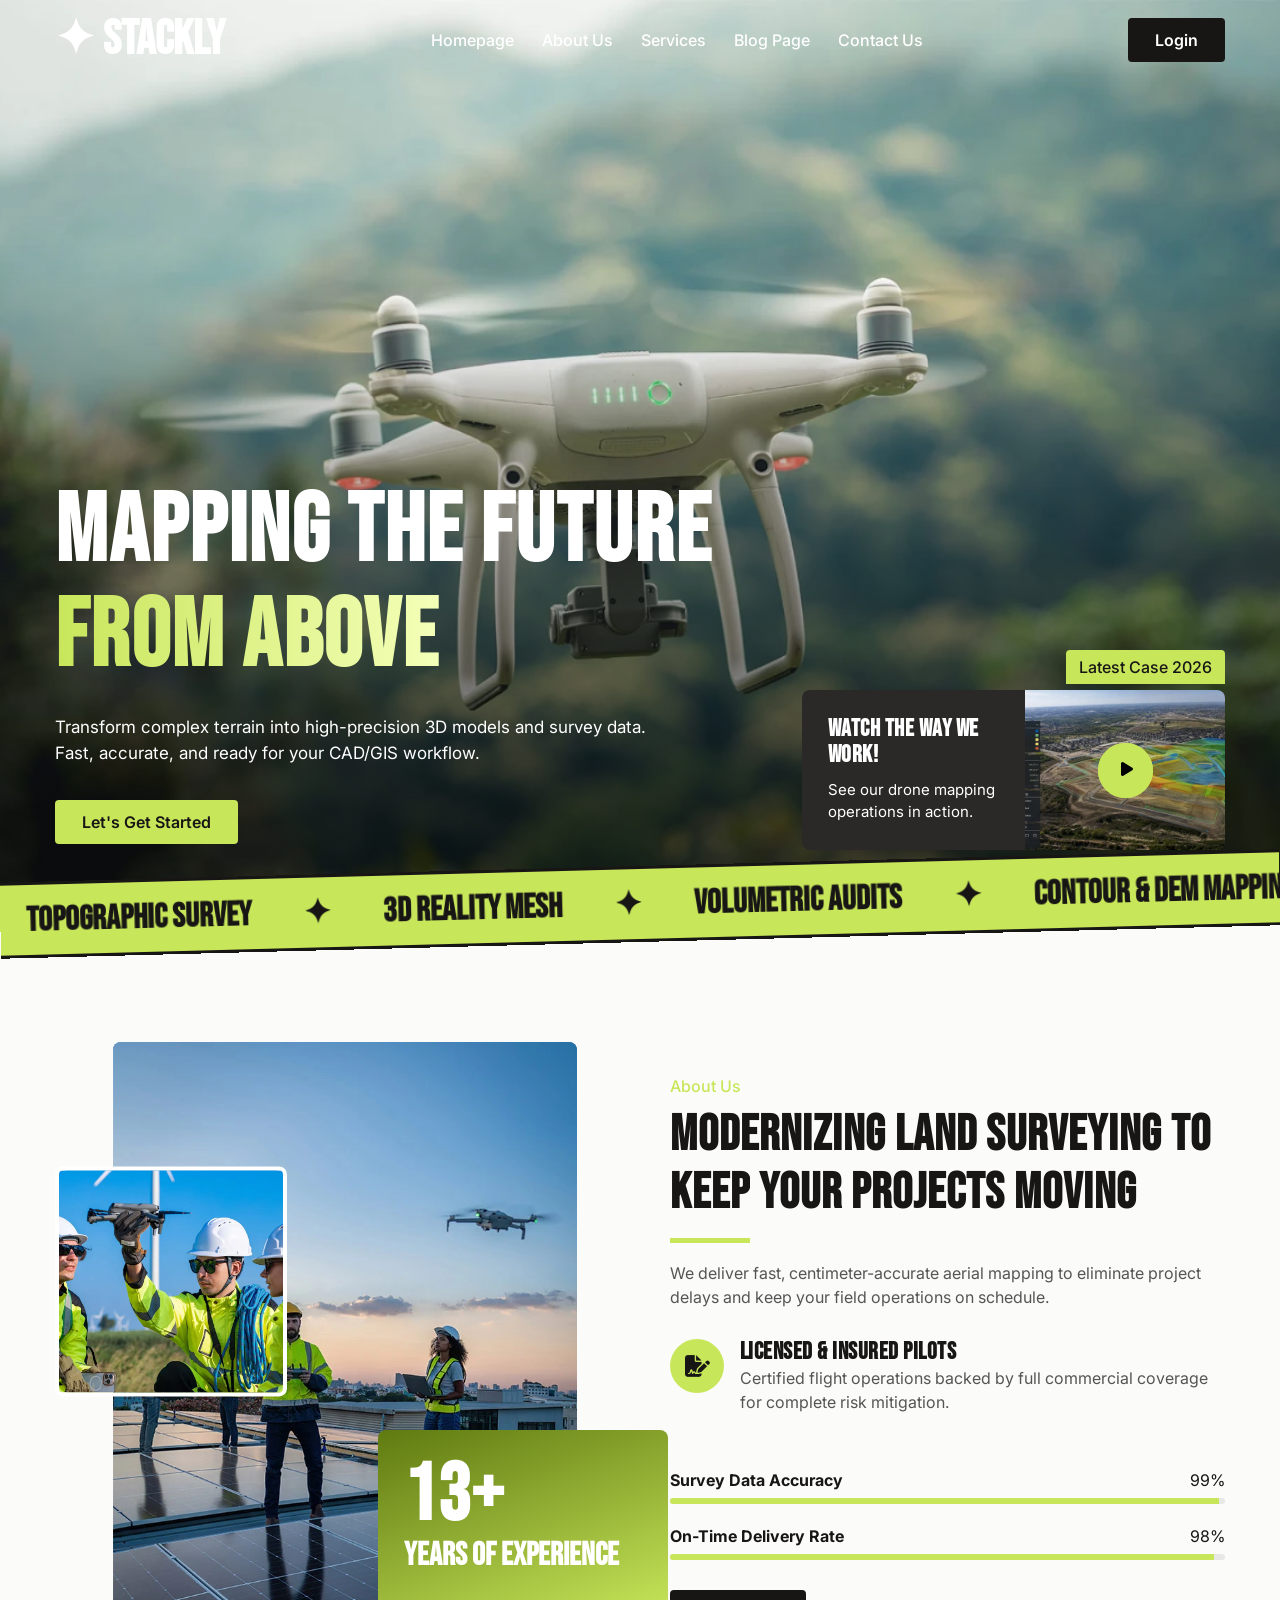
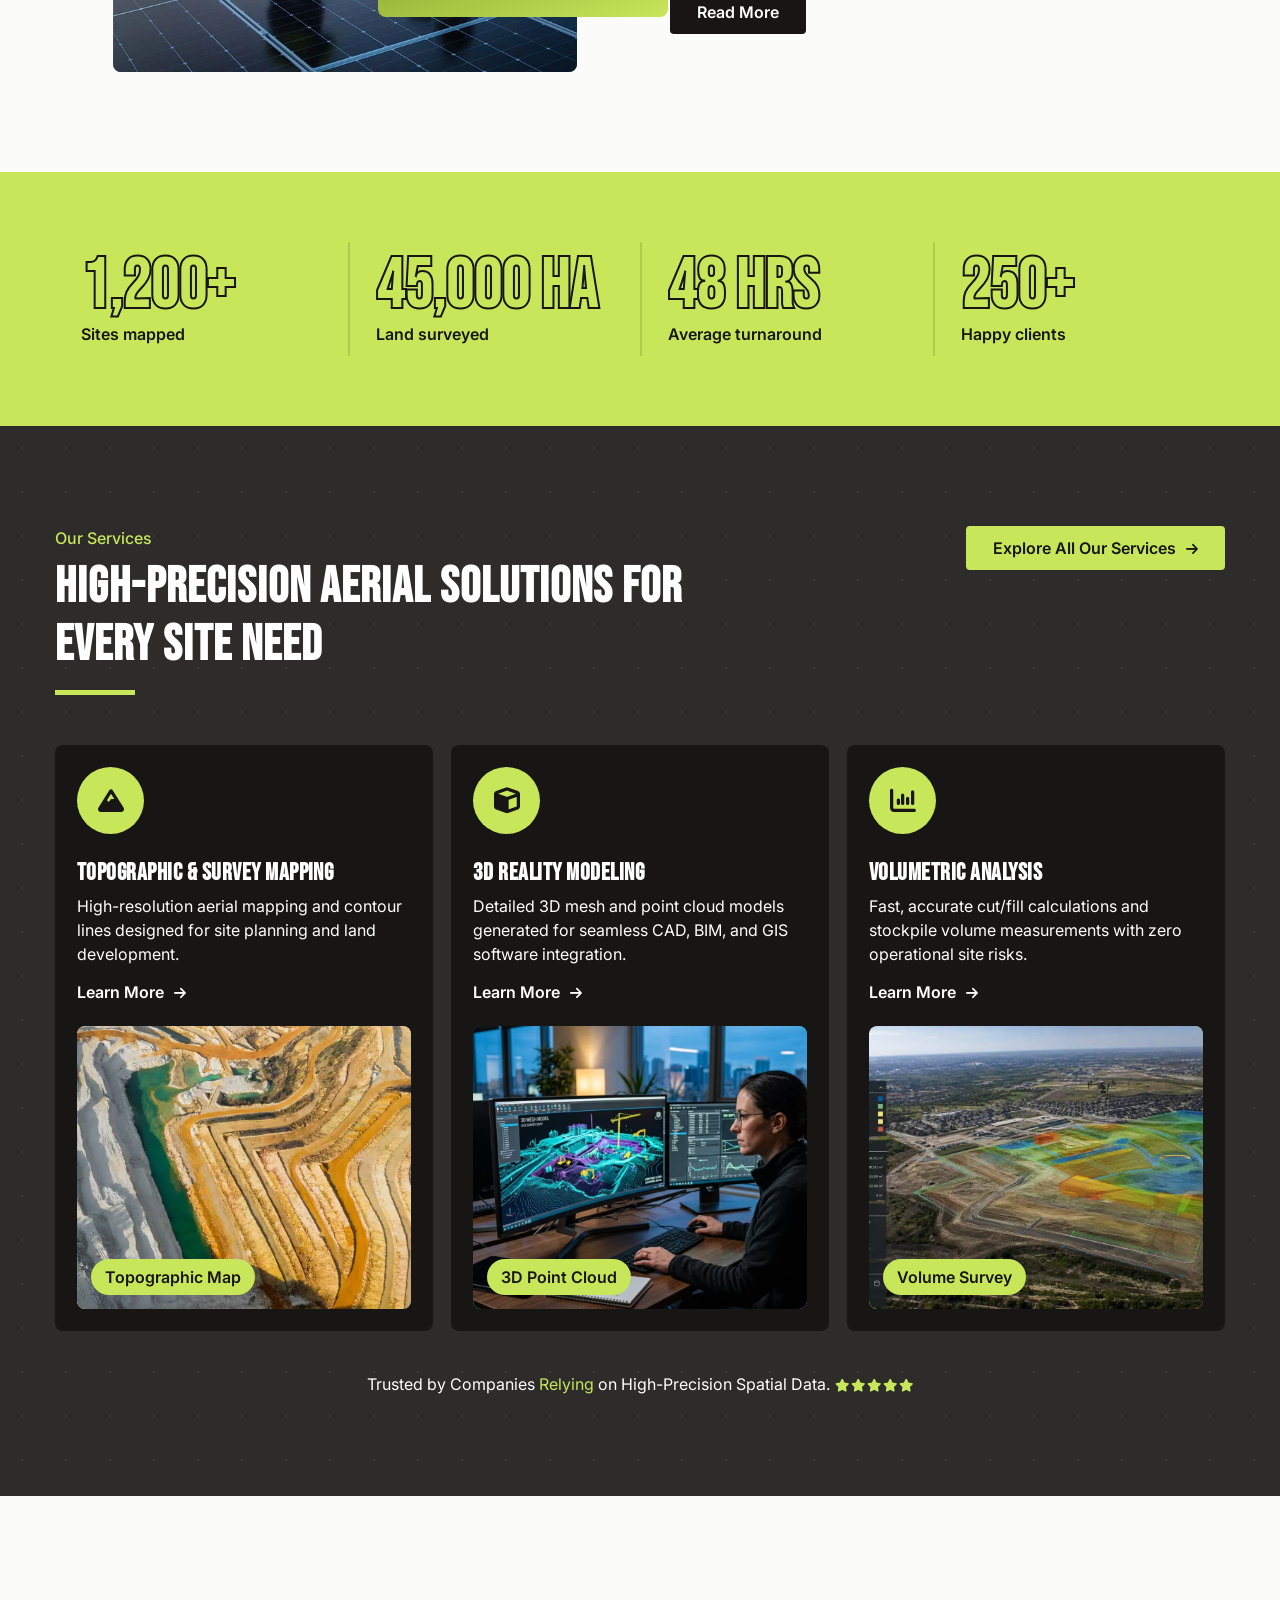
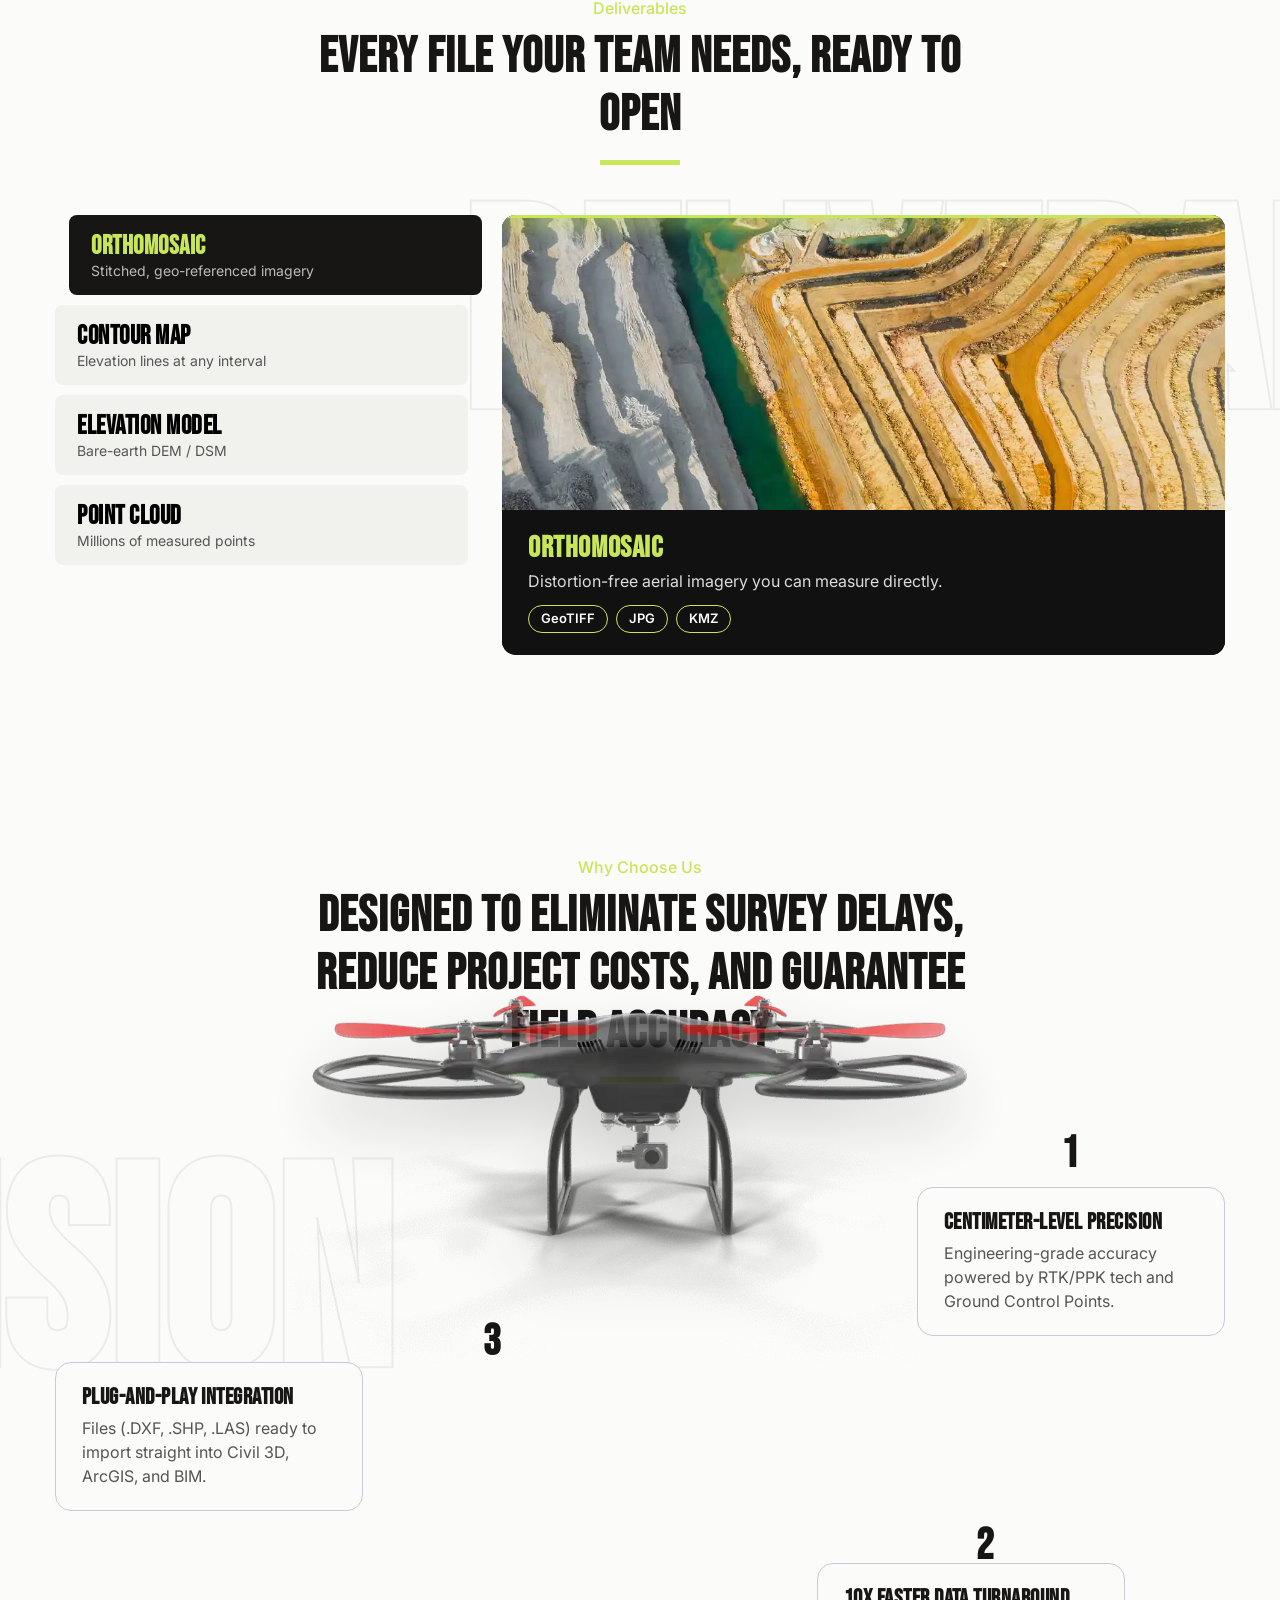
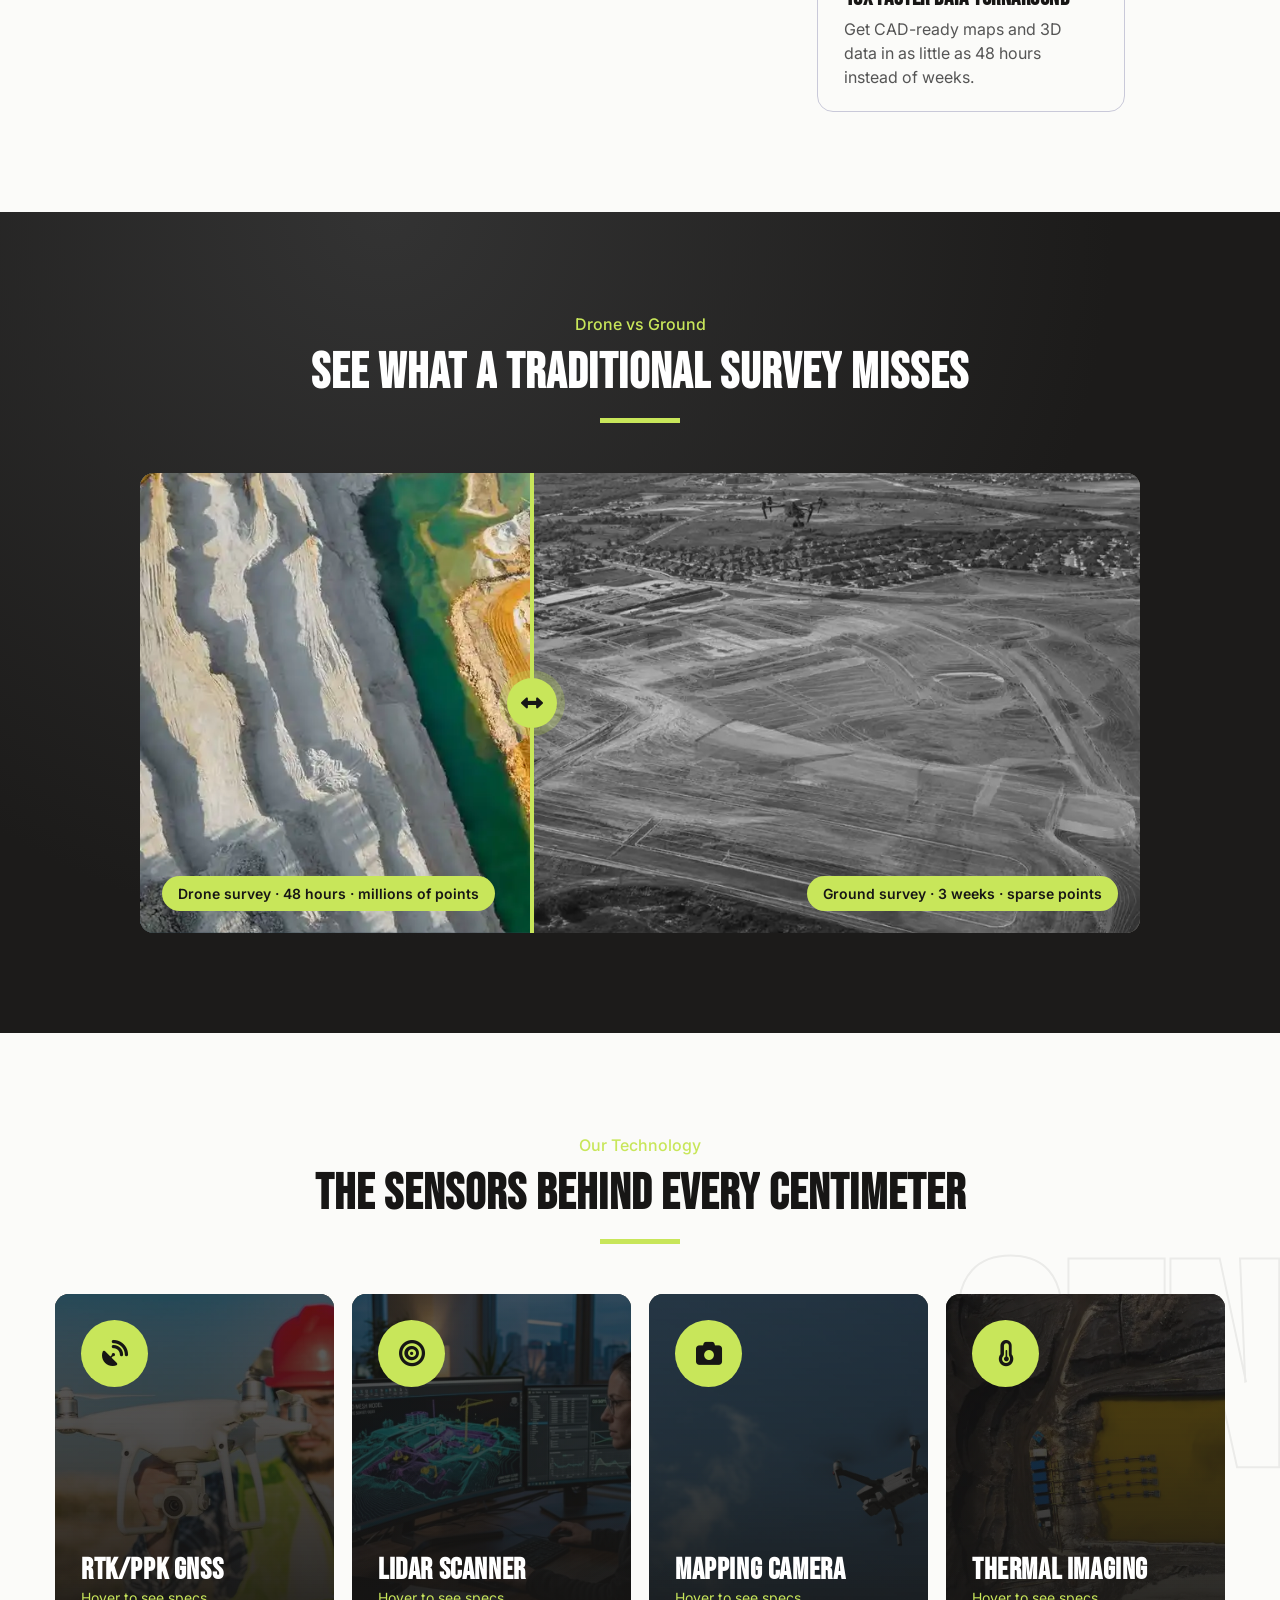
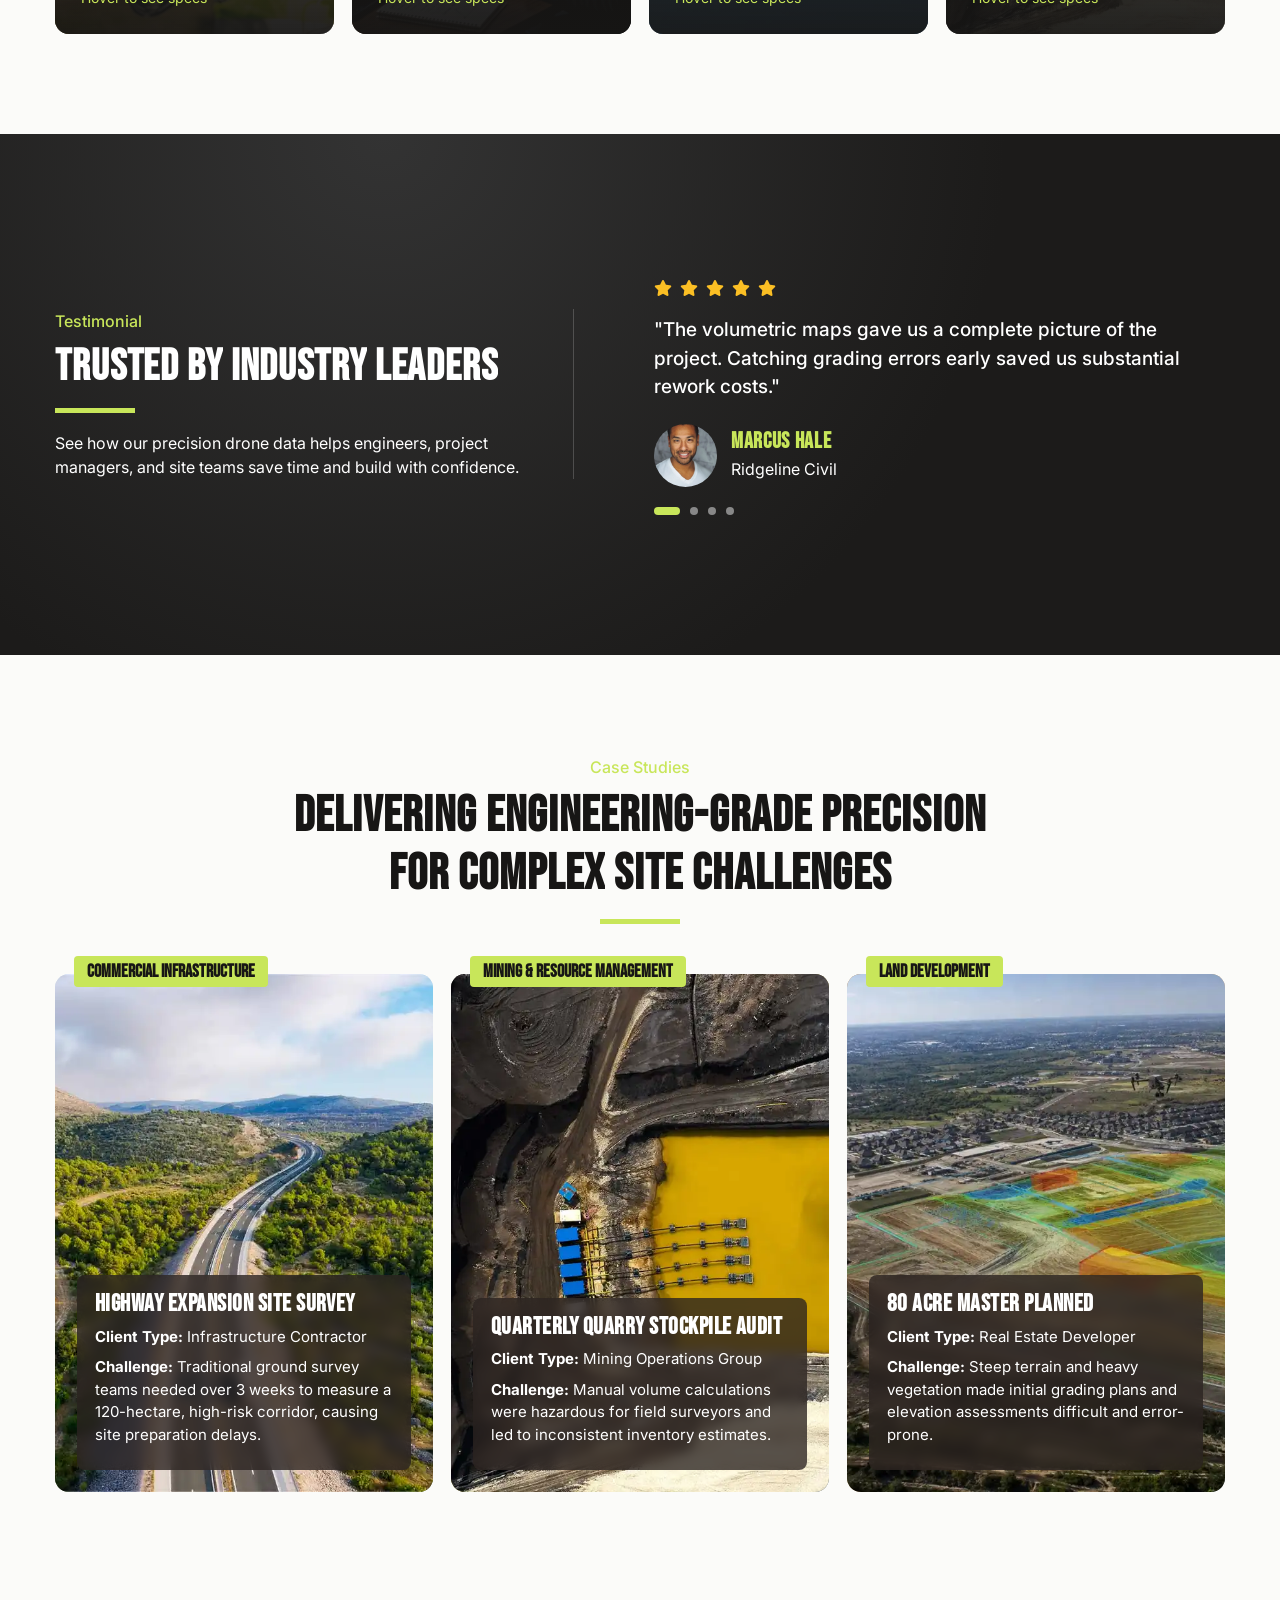
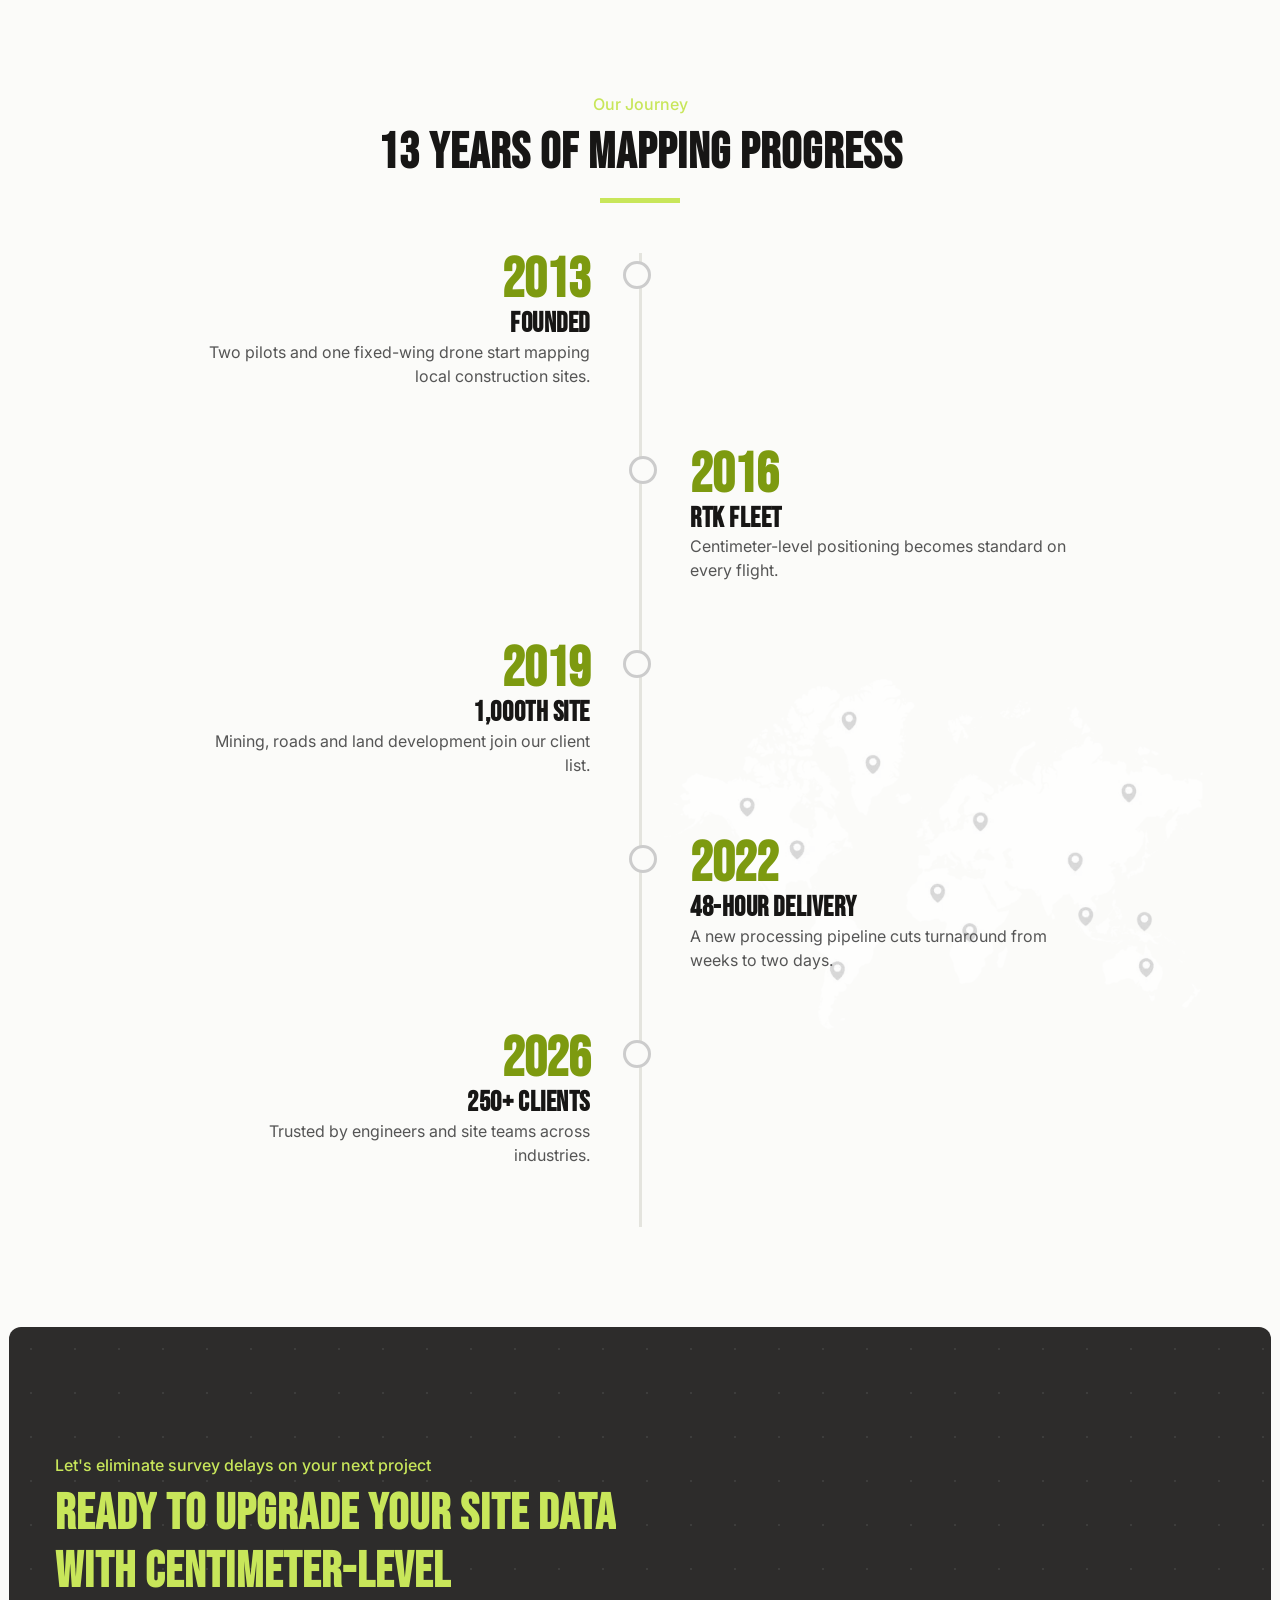
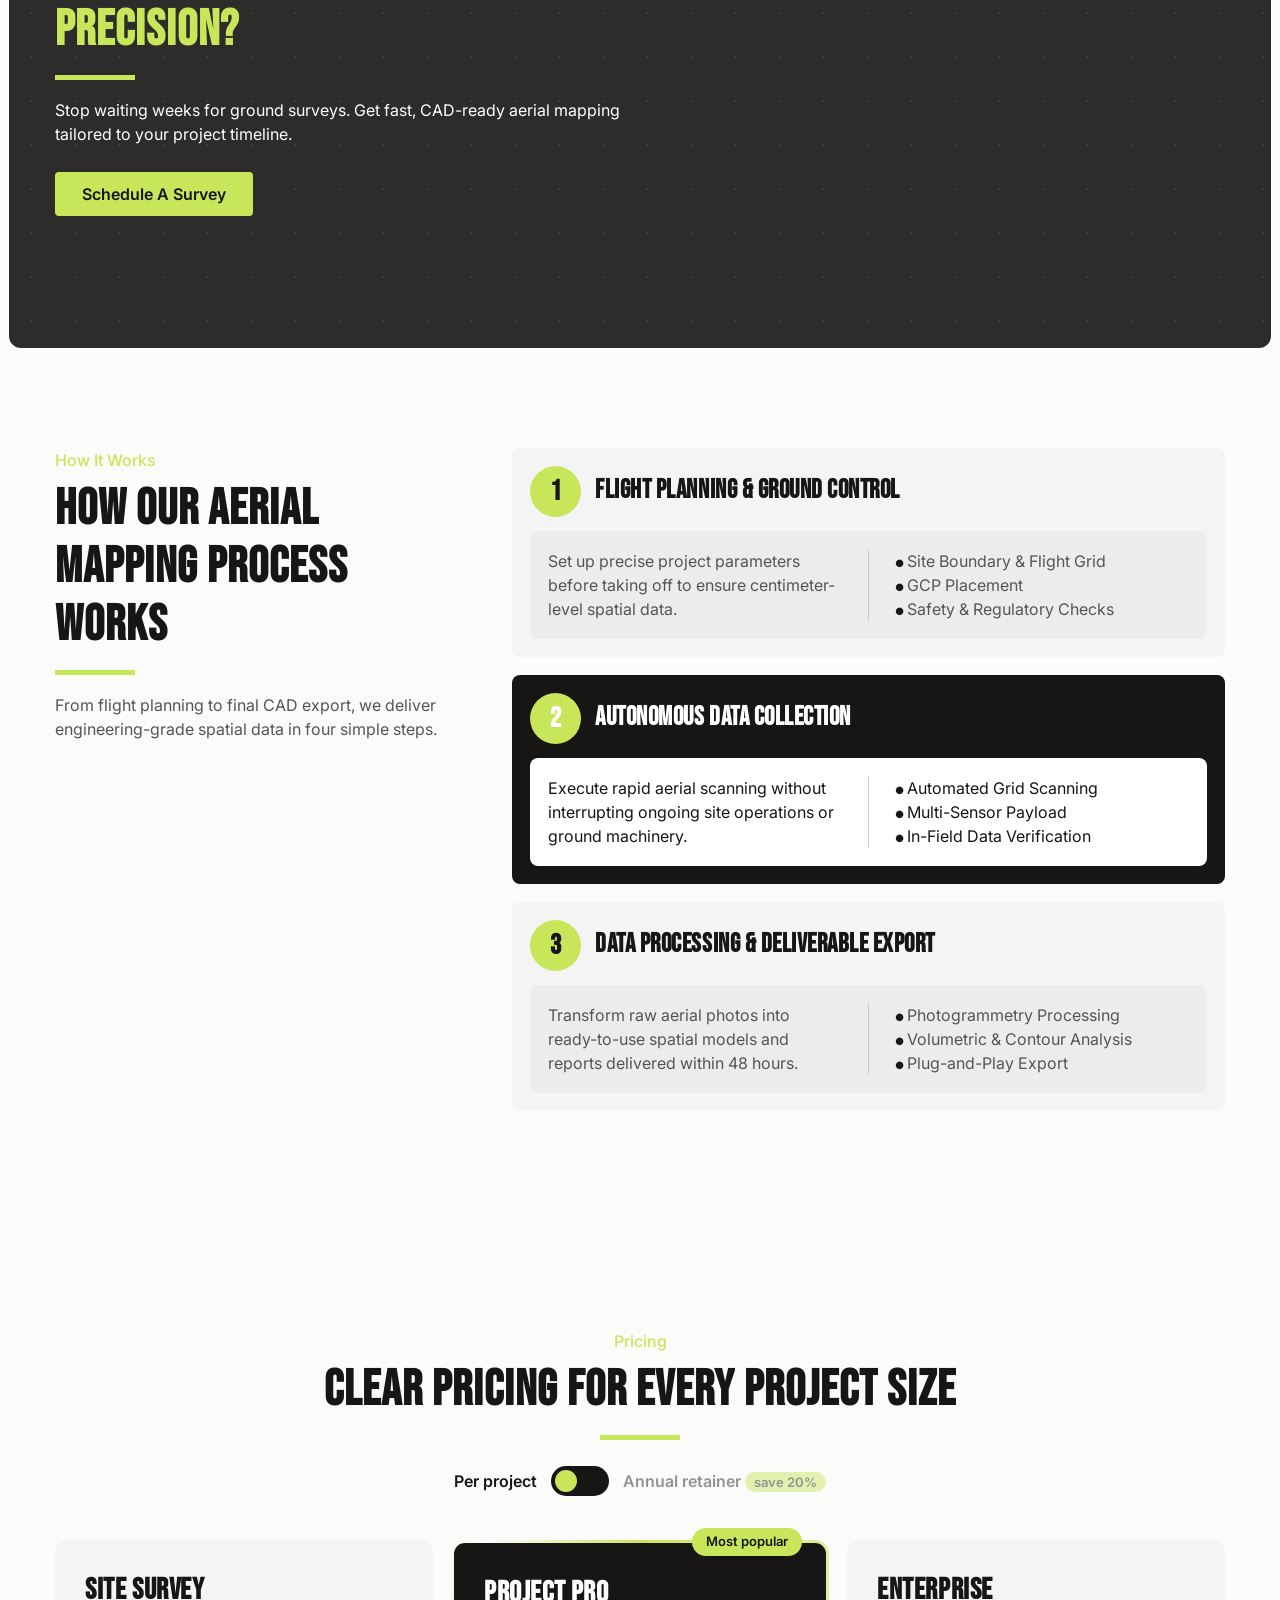
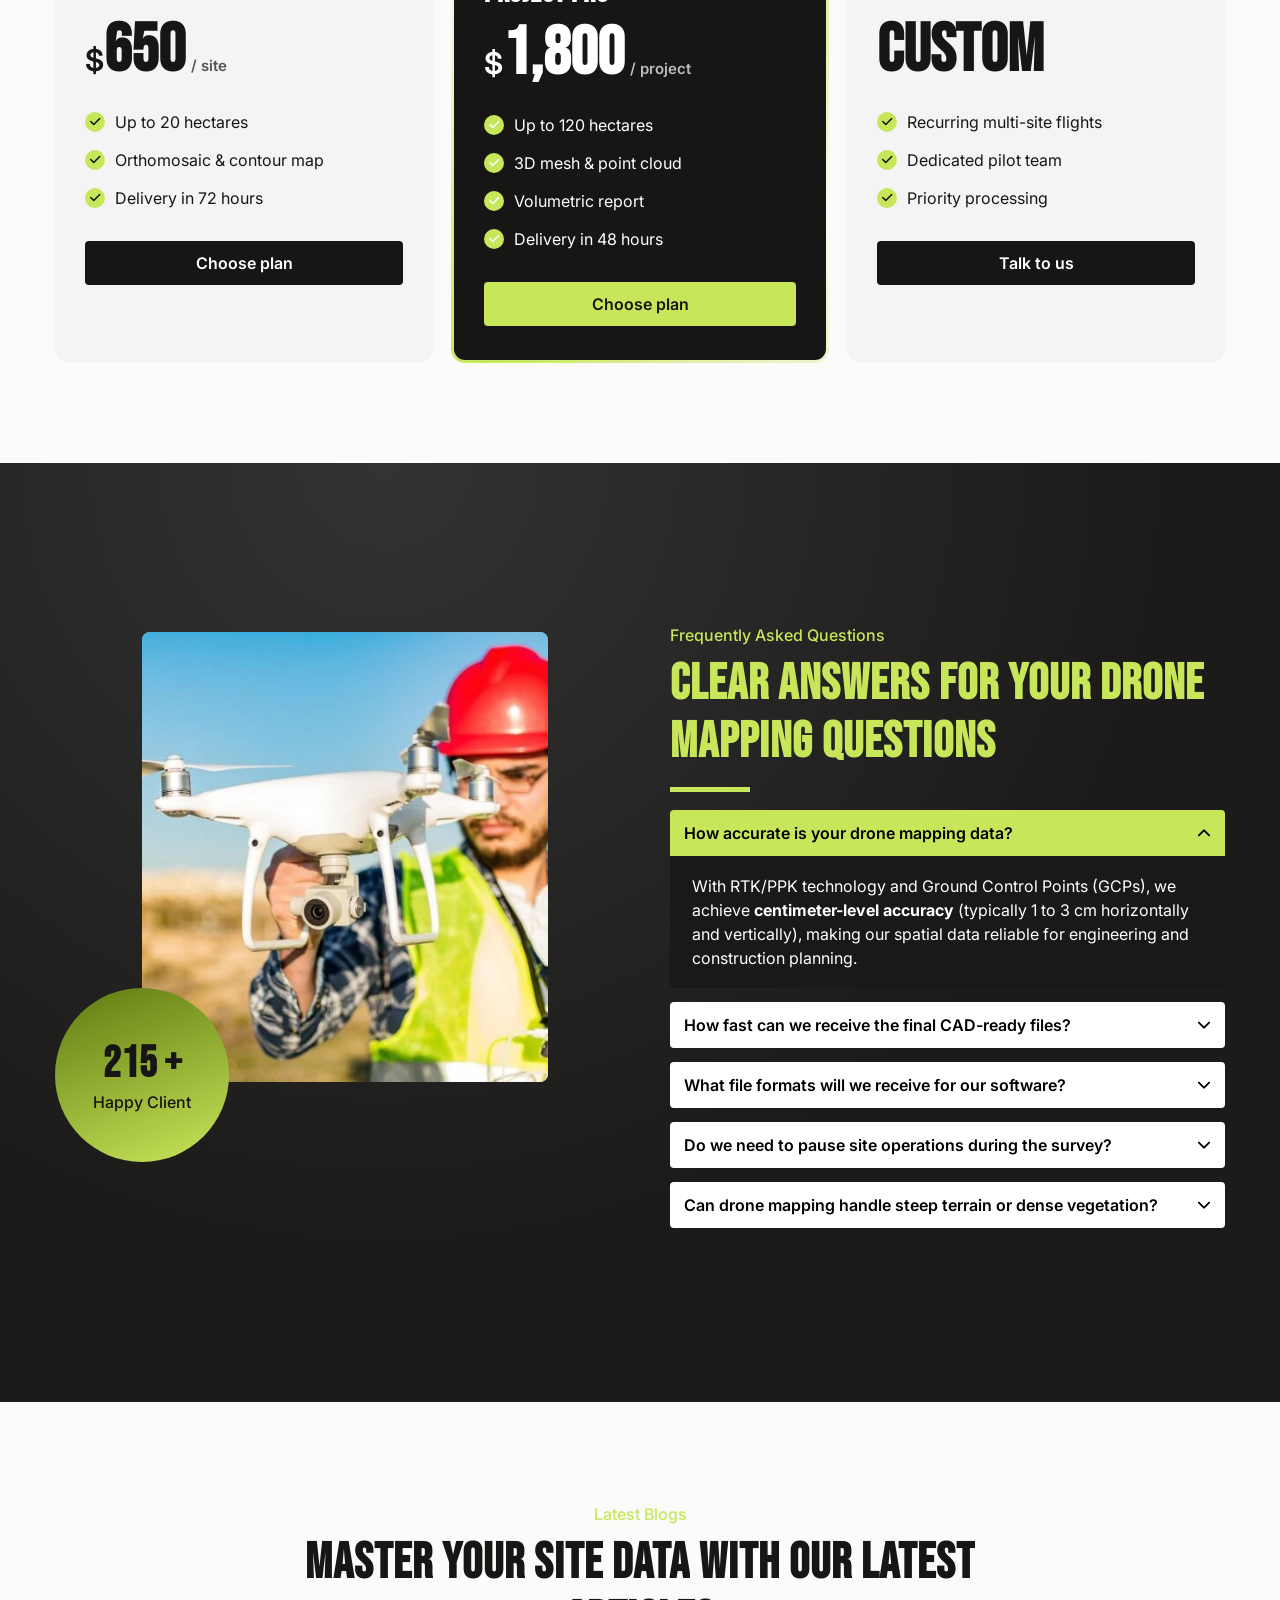
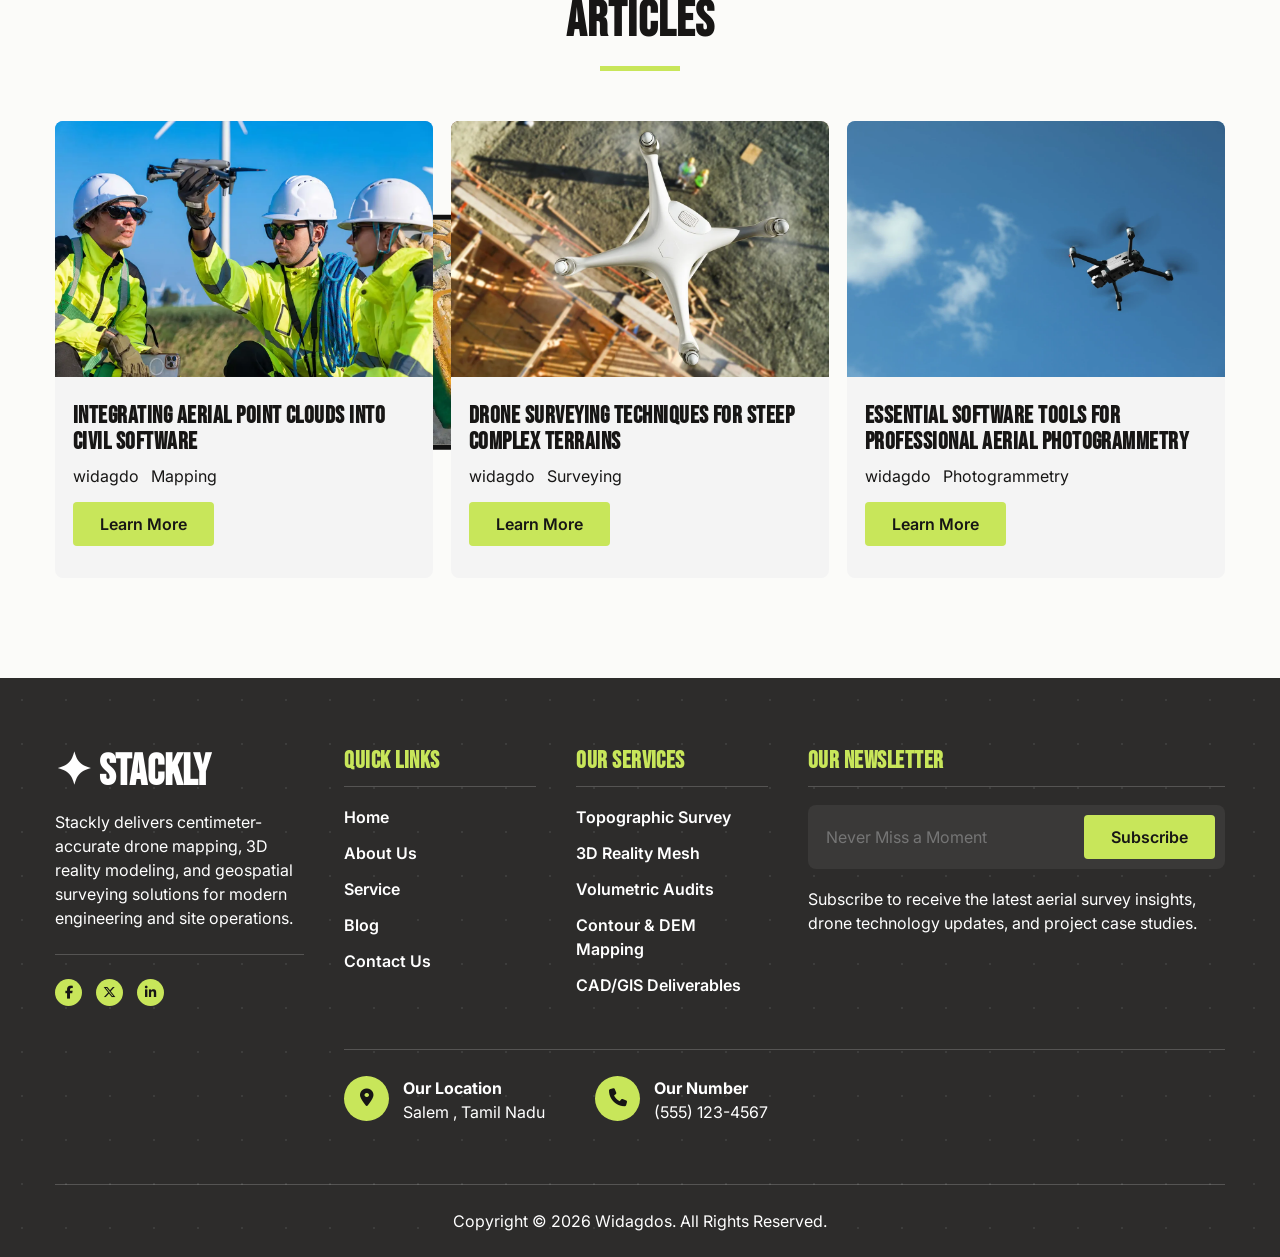
==== index.html @ cba0e506 "before logo change" ====
<!DOCTYPE html>
<html lang="en">

<head>
  <meta charset="UTF-8">
  <meta name="viewport" content="width=device-width, initial-scale=1">
  <title>Stackly – Drone Mapping & Aerial Surveying</title>
  <link rel="preconnect" href="https://fonts.googleapis.com">
  <link href="https://fonts.googleapis.com/css2?family=Bebas+Neue&family=Inter:wght@400;500;600&display=swap"
    rel="stylesheet">
  <link rel="stylesheet" href="https://cdnjs.cloudflare.com/ajax/libs/font-awesome/6.5.2/css/all.min.css">
  <link rel="stylesheet" href="style.css">
</head>

<body>
  <div id="pre" aria-hidden="true">
    <div class="pl-logo" data-t="✦ Stackly">✦ Stackly</div>
  </div>
  <header class="nav">
    <div class="wrap nav-in">
      <a href="./index.html" class="logo">✦ Stackly</a>
      <button class="burger" aria-label="Menu"><i class="fa-solid fa-bars"></i></button>
      <nav class="menu">
        <a href="./index.html">Homepage</a><a href="./about.html">About Us </a><a href="./service.html">Services</a>
        <a href="./blog.html">Blog Page </a><a href="./contact.html">Contact Us</a>
      </nav>
      <a href="./login.html" class="btn dark">Login</a>
    </div>
  </header>

  <section class="hero ph-hero">
    <div class="wrap hero-in">
      <div>
        <h1>Mapping the future<br><span>from above</span></h1>
        <p>Transform complex terrain into high-precision 3D models and survey data. Fast, accurate, and ready for your
          CAD/GIS workflow.</p>
        <a href="./contact.html" class="btn lime">Let's Get Started</a>
      </div>
      <div class="watch"><b class="tag">Latest Case 2026</b>
        <div>
          <h3>Watch the way we work!</h3>
          <p>See our drone mapping operations in action.</p>
        </div>
        <div class="ph vid">
          <img src="./aerial%20view%20lands/06933247-e378-4c4a-9e70-4e19dfe5c025-2026-09-21-1-compressed.webp"
            alt="Drone mapping operation">
          <button class="play" aria-label="Play"><i class="fa-solid fa-play"></i></button>
        </div>
      </div>
    </div>
  </section>

  <div class="marq" aria-hidden="true">
    <div class="marq-t"><span>Topographic Survey</span><span>3D Reality Mesh</span><span>Volumetric
        Audits</span><span>Contour & DEM Mapping</span><span>CAD/GIS Deliverables</span><span>RTK / PPK Accuracy</span>
    </div>
  </div>
  <section class="sec" id="about">
    <div class="wrap about">
      <div class="collage">
        <div class="ph big"><img
            src="./drone%20with%20person/solar-panel-installers-inspecting-rooftop-with-dro-2026-03-24-07-53-06-utc-compressed.webp"
            alt="Aerial survey site"></div>
        <div class="ph small"><img
            src="./drone%20with%20person/wind-turbine-engineers-inspecting-drone-on-wind-fa-2026-03-24-08-59-23-utc-compressed.webp"
            alt="Drone in flight"></div>
        <div class="years"><strong>13+</strong><span>Years of experience</span></div>
      </div>
      <div>
        <p class="eyebrow">About Us</p>
        <h2>Modernizing land surveying to keep your projects moving</h2>
        <p class="muted">We deliver fast, centimeter-accurate aerial mapping to eliminate project delays and keep your
          field operations on schedule.</p>
        <div class="lic"><i class="ico"><i class="fa-solid fa-file-signature"></i></i>
          <div>
            <h4>Licensed & insured pilots</h4>
            <p class="muted">Certified flight operations backed by full commercial coverage for complete risk
              mitigation.</p>
          </div>
        </div>
        <div class="bar" data-v="99">
          <p><b>Survey Data Accuracy</b><span>99%</span></p>
          <div><i></i></div>
        </div>
        <div class="bar" data-v="98">
          <p><b>On-Time Delivery Rate</b><span>98%</span></p>
          <div><i></i></div>
        </div>
        <a href="./about.html" class="btn dark">Read More</a>
      </div>
    </div>
  </section>

  <section class="stats">
    <div class="wrap sgrid">
      <div><b data-c="1200" data-s="+">1,200+</b><span>Sites mapped</span></div>
      <div><b data-c="45000" data-s=" ha">45,000 ha</b><span>Land surveyed</span></div>
      <div><b data-c="48" data-s=" hrs">48 hrs</b><span>Average turnaround</span></div>
      <div><b data-c="250" data-s="+">250+</b><span>Happy clients</span></div>
    </div>
  </section>
  <section class="sec dark dots" id="services">
    <div class="wrap">
      <div class="head-row">
        <div>
          <p class="eyebrow">Our Services</p>
          <h2>High-precision aerial solutions for every site need</h2>
        </div>
        <a href="./service.html" class="btn lime">Explore All Our Services <i class="fa-solid fa-arrow-right"></i></a>
      </div>
      <div class="grid3">
        <article class="card"><i class="ico"><i class="fa-solid fa-mountain"></i></i>
          <h3>Topographic & Survey Mapping</h3>
          <p>High-resolution aerial mapping and contour lines designed for site planning and land development.</p><a
            href="./service.html">Learn More <i class="fa-solid fa-arrow-right"></i></a>
          <div class="ph a"><img
              src="./aerial%20view%20lands/aerial-view-of-terraced-landscape-with-green-water-2026-03-19-10-22-33-utc-compressed.webp"
              alt="Topographic map"><span class="pill">Topographic Map</span></div>
        </article>
        <article class="card"><i class="ico"><i class="fa-solid fa-cube"></i></i>
          <h3>3D Reality Modeling</h3>
          <p>Detailed 3D mesh and point cloud models generated for seamless CAD, BIM, and GIS software integration.</p>
          <a href="./service.html">Learn More <i class="fa-solid fa-arrow-right"></i></a>
          <div class="ph b"><img src="./components/06933247-e378-4c4a-9e70-4e19dfe5c025-2026-09-21-compressed.webp"
              alt="3D point cloud"><span class="pill">3D Point Cloud</span></div>
        </article>
        <article class="card"><i class="ico"><i class="fa-solid fa-chart-column"></i></i>
          <h3>Volumetric Analysis</h3>
          <p>Fast, accurate cut/fill calculations and stockpile volume measurements with zero operational site risks.
          </p><a href="./service.html">Learn More <i class="fa-solid fa-arrow-right"></i></a>
          <div class="ph c"><img
              src="./aerial%20view%20lands/06933247-e378-4c4a-9e70-4e19dfe5c025-2026-09-21-1-compressed.webp"
              alt="Volume survey"><span class="pill">Volume Survey</span></div>
        </article>
      </div>
      <p class="trust">Trusted by Companies <em>Relying</em> on High-Precision Spatial Data. <em><i
            class="fa-solid fa-star"></i><i class="fa-solid fa-star"></i><i class="fa-solid fa-star"></i><i
            class="fa-solid fa-star"></i><i class="fa-solid fa-star"></i></em></p>
    </div>
  </section>

  <section class="sec" id="deliver">
    <div class="wrap center">
      <p class="eyebrow">Deliverables</p>
      <h2>Every file your team needs, ready to open</h2>
      <div class="dl">
        <div class="dl-tabs" role="tablist">
          <button class="on" role="tab" aria-selected="true">Orthomosaic<small>Stitched, geo-referenced
              imagery</small></button>
          <button role="tab">Contour Map<small>Elevation lines at any interval</small></button>
          <button role="tab">Elevation Model<small>Bare-earth DEM / DSM</small></button>
          <button role="tab">Point Cloud<small>Millions of measured points</small></button>
        </div>
        <div class="dl-panel">
          <div class="tp on">
            <div class="art a1"><img
                src="./aerial%20view%20lands/aerial-view-of-terraced-landscape-with-green-water-2026-03-19-10-22-33-utc-compressed.webp"
                alt="Orthomosaic"></div>
            <div class="info">
              <h3>Orthomosaic</h3>
              <p>Distortion-free aerial imagery you can measure directly.</p>
              <div class="chips"><span>GeoTIFF</span><span>JPG</span><span>KMZ</span></div>
            </div>
          </div>
          <div class="tp">
            <div class="art a2"><img
                src="./aerial%20view%20lands/aerial-view-of-yellow-mining-waste-pools-2026-03-19-23-01-45-utc-compressed.webp"
                alt="Contour map"></div>
            <div class="info">
              <h3>Contour Map</h3>
              <p>Clean contour lines for grading, drainage and site planning.</p>
              <div class="chips"><span>DXF</span><span>DWG</span><span>SHP</span></div>
            </div>
          </div>
          <div class="tp">
            <div class="art a3"><img
                src="./aerial%20view%20lands/highway-passes-through-landscape-of-mountains-and-2026-03-19-23-09-55-utc-compressed.webp"
                alt="Elevation model"></div>
            <div class="info">
              <h3>Elevation Model</h3>
              <p>Color-coded terrain surfaces for cut/fill and slope analysis.</p>
              <div class="chips"><span>GeoTIFF</span><span>ASC</span><span>XYZ</span></div>
            </div>
          </div>
          <div class="tp">
            <div class="art a4"><img src="./components/06933247-e378-4c4a-9e70-4e19dfe5c025-2026-09-21-compressed.webp"
                alt="Point cloud"></div>
            <div class="info">
              <h3>Point Cloud</h3>
              <p>Dense 3D data that drops straight into Civil 3D and BIM.</p>
              <div class="chips"><span>LAS</span><span>LAZ</span><span>E57</span></div>
            </div>
          </div>
        </div>
      </div>
    </div>
  </section>
  <section class="sec" id="why">
    <div class="wrap center">
      <p class="eyebrow">Why Choose Us</p>
      <h2>Designed to eliminate survey delays, reduce project costs, and guarantee field accuracy</h2>
      <div class="why">
        <div class="drone"><img src="./drones/Mapping-Drone-1024x631-compressed.webp" alt="Survey drone"></div>
        <div class="fbox f1"><span class="n">1</span>
          <h4>Centimeter-level precision</h4>
          <p>Engineering-grade accuracy powered by RTK/PPK tech and Ground Control Points.</p>
        </div>
        <div class="fbox f2"><span class="n">2</span>
          <h4>10x faster data turnaround</h4>
          <p>Get CAD-ready maps and 3D data in as little as 48 hours instead of weeks.</p>
        </div>
        <div class="fbox f3"><span class="n">3</span>
          <h4>Plug-and-play integration</h4>
          <p>Files (.DXF, .SHP, .LAS) ready to import straight into Civil 3D, ArcGIS, and BIM.</p>
        </div>
      </div>
    </div>
  </section>

  <section class="sec dark grad" id="compare">
    <div class="wrap center">
      <p class="eyebrow">Drone vs Ground</p>
      <h2>See what a traditional survey misses</h2>
      <div class="cmp">
        <div class="ly g"><img
            src="./aerial view lands/06933247-e378-4c4a-9e70-4e19dfe5c025-2026-09-21-1-compressed.webp"
            alt="Ground survey"><span class="chip">Ground survey · 3 weeks · sparse points</span></div>
        <div class="ly d"><img
            src="./aerial%20view%20lands/aerial-view-of-terraced-landscape-with-green-water-2026-03-19-10-22-33-utc-compressed.webp"
            alt="Drone survey"><span class="chip">Drone survey · 48 hours · millions of points</span></div>
        <div class="hd"></div><input type="range" min="0" max="100" value="50"
          aria-label="Compare ground survey and drone survey">
      </div>
    </div>
  </section>
  <section class="sec" id="tech">
    <div class="wrap center">
      <p class="eyebrow">Our Technology</p>
      <h2>The sensors behind every centimeter</h2>
      <div class="flips">
        <div class="fw" tabindex="0">
          <div class="fi">
            <div class="ff"><img class="fimg"
                src="./drone%20with%20person/man-holds-drone-in-field-with-safety-gear-2026-03-18-16-18-51-utc-768x512-compressed.webp"
                alt="RTK/PPK GNSS"><i class="ico"><i class="fa-solid fa-satellite-dish"></i></i>
              <div>
                <h3>RTK/PPK GNSS</h3>
                <p>Hover to see specs</p>
              </div>
            </div>
            <div class="fb">
              <h3>RTK/PPK GNSS</h3>
              <ul>
                <li>1–3 cm positioning</li>
                <li>Multi-constellation</li>
                <li>Base station + rover</li>
              </ul>
            </div>
          </div>
        </div>
        <div class="fw" tabindex="0">
          <div class="fi">
            <div class="ff"><img class="fimg"
                src="./components/06933247-e378-4c4a-9e70-4e19dfe5c025-2026-09-21-compressed.webp"
                alt="LiDAR scanner"><i class="ico"><i class="fa-solid fa-bullseye"></i></i>
              <div>
                <h3>LiDAR Scanner</h3>
                <p>Hover to see specs</p>
              </div>
            </div>
            <div class="fb">
              <h3>LiDAR Scanner</h3>
              <ul>
                <li>Multiple returns per pulse</li>
                <li>Sees through vegetation</li>
                <li>Bare-earth models</li>
              </ul>
            </div>
          </div>
        </div>
        <div class="fw" tabindex="0">
          <div class="fi">
            <div class="ff"><img class="fimg"
                src="./drones/drone-flying-in-a-blue-sky-with-clouds-2026-03-27-01-41-57-utc-compressed.webp"
                alt="Mapping camera"><i class="ico"><i class="fa-solid fa-camera"></i></i>
              <div>
                <h3>Mapping Camera</h3>
                <p>Hover to see specs</p>
              </div>
            </div>
            <div class="fb">
              <h3>Mapping Camera</h3>
              <ul>
                <li>20 MP global shutter</li>
                <li>2 cm ground sampling</li>
                <li>Automated grid flights</li>
              </ul>
            </div>
          </div>
        </div>
        <div class="fw" tabindex="0">
          <div class="fi">
            <div class="ff"><img class="fimg"
                src="./aerial%20view%20lands/aerial-view-of-yellow-mining-waste-pools-2026-03-19-23-01-45-utc-compressed.webp"
                alt="Thermal imaging"><i class="ico"><i class="fa-solid fa-temperature-half"></i></i>
              <div>
                <h3>Thermal Imaging</h3>
                <p>Hover to see specs</p>
              </div>
            </div>
            <div class="fb">
              <h3>Thermal Imaging</h3>
              <ul>
                <li>Radiometric data</li>
                <li>Works in low light</li>
                <li>Solar &amp; asset inspection</li>
              </ul>
            </div>
          </div>
        </div>
      </div>
    </div>
  </section>
  <section class="sec dark grad" id="testi">
    <div class="wrap testi">
      <div>
        <p class="eyebrow">Testimonial</p>
        <h2>Trusted by industry leaders</h2>
        <p>See how our precision drone data helps engineers, project managers, and site teams save time and build with
          confidence.</p>
      </div>
      <div class="slider">
        <div class="track">
          <blockquote>
            <div class="stars"><i class="fa-solid fa-star"></i><i class="fa-solid fa-star"></i><i
                class="fa-solid fa-star"></i><i class="fa-solid fa-star"></i><i class="fa-solid fa-star"></i></div>
            <p>"The volumetric maps gave us a complete picture of the project. Catching grading errors early saved us
              substantial rework costs."</p>
            <footer><i class="av"><img src="./persons/image7-compressed.webp" alt="Marcus Hale"></i>
              <div><b>Marcus Hale</b><span>Ridgeline Civil</span></div>
            </footer>
          </blockquote>
          <blockquote>
            <div class="stars"><i class="fa-solid fa-star"></i><i class="fa-solid fa-star"></i><i
                class="fa-solid fa-star"></i><i class="fa-solid fa-star"></i><i class="fa-solid fa-star"></i></div>
            <p>"Their team is fast, fully certified, and incredibly precise. The 3D models allowed our architects to
              import directly into our BIM workflow."</p>
            <footer><i class="av"><img src="./persons/image8-compressed.webp" alt="Priya Nair"></i>
              <div><b>Priya Nair</b><span>Horizon Estates</span></div>
            </footer>
          </blockquote>
          <blockquote>
            <div class="stars"><i class="fa-solid fa-star"></i><i class="fa-solid fa-star"></i><i
                class="fa-solid fa-star"></i><i class="fa-solid fa-star"></i><i class="fa-solid fa-star"></i></div>
            <p>"Stockpile audits that took days now take an afternoon, with numbers we can actually trust. Highly
              recommended for large sites."</p>
            <footer><i class="av"><img src="./persons/image9-compressed.webp" alt="Daniel Ortiz"></i>
              <div><b>Daniel Ortiz</b><span>Summit Aggregates</span></div>
            </footer>
          </blockquote>
          <blockquote>
            <div class="stars"><i class="fa-solid fa-star"></i><i class="fa-solid fa-star"></i><i
                class="fa-solid fa-star"></i><i class="fa-solid fa-star"></i><i class="fa-solid fa-star"></i></div>
            <p>"Their team is fast, fully certified, and incredibly precise. Deliverables landed in 48 hours, ready for
              our CAD team."</p>
            <footer><i class="av"><img src="./persons/image10-compressed.webp" alt="Elena Rostova"></i>
              <div><b>Elena Rostova</b><span>Vanguard Builders</span></div>
            </footer>
          </blockquote>
        </div>
        <div class="dotsnav"></div>
      </div>
    </div>
  </section>

  <section class="sec" id="cases">
    <div class="wrap center">
      <p class="eyebrow">Case Studies</p>
      <h2>Delivering engineering-grade precision for complex site challenges</h2>
      <div class="grid3 left">
        <article class="case ph d"><img
            src="./aerial%20view%20lands/highway-passes-through-landscape-of-mountains-and-2026-03-19-23-09-55-utc-compressed.webp"
            alt="Highway expansion site"><b class="tag">Commercial Infrastructure</b>
          <div class="cap">
            <h3>Highway Expansion Site Survey</h3>
            <p><b>Client Type:</b> Infrastructure Contractor</p>
            <p><b>Challenge:</b> Traditional ground survey teams needed over 3 weeks to measure a 120-hectare, high-risk
              corridor, causing site preparation delays.</p>
          </div>
        </article>
        <article class="case ph e"><img
            src="./aerial%20view%20lands/aerial-view-of-yellow-mining-waste-pools-2026-03-19-23-01-45-utc-compressed.webp"
            alt="Quarry stockpile"><b class="tag">Mining & Resource Management</b>
          <div class="cap">
            <h3>Quarterly Quarry Stockpile Audit</h3>
            <p><b>Client Type:</b> Mining Operations Group</p>
            <p><b>Challenge:</b> Manual volume calculations were hazardous for field surveyors and led to inconsistent
              inventory estimates.</p>
          </div>
        </article>
        <article class="case ph g"><img
            src="./aerial%20view%20lands/06933247-e378-4c4a-9e70-4e19dfe5c025-2026-09-21-1-compressed.webp"
            alt="Land development site"><b class="tag">Land Development</b>
          <div class="cap">
            <h3>80 Acre Master Planned</h3>
            <p><b>Client Type:</b> Real Estate Developer</p>
            <p><b>Challenge:</b> Steep terrain and heavy vegetation made initial grading plans and elevation assessments
              difficult and error-prone.</p>
          </div>
        </article>
      </div>
    </div>
  </section>

  <section class="sec" id="story">
    <div class="wrap center">
      <p class="eyebrow">Our Journey</p>
      <h2>13 years of mapping progress</h2>
      <div class="tl">
        <div class="tl-item"><b>2013</b>
          <h3>Founded</h3>
          <p>Two pilots and one fixed-wing drone start mapping local construction sites.</p>
        </div>
        <div class="tl-item"><b>2016</b>
          <h3>RTK fleet</h3>
          <p>Centimeter-level positioning becomes standard on every flight.</p>
        </div>
        <div class="tl-item"><b>2019</b>
          <h3>1,000th site</h3>
          <p>Mining, roads and land development join our client list.</p>
        </div>
        <div class="tl-item"><b>2022</b>
          <h3>48-hour delivery</h3>
          <p>A new processing pipeline cuts turnaround from weeks to two days.</p>
        </div>
        <div class="tl-item"><b>2026</b>
          <h3>250+ clients</h3>
          <p>Trusted by engineers and site teams across industries.</p>
        </div>
      </div>
    </div>
  </section>
  <section class="cta dark dots" id="contact">
    <div class="wrap cta-in">
      <div>
        <p class="eyebrow">Let's eliminate survey delays on your next project</p>
        <h2>Ready to upgrade your site data with <span>centimeter-level</span> precision?</h2>
        <p>Stop waiting weeks for ground surveys. Get fast, CAD-ready aerial mapping tailored to your project timeline.
        </p><a href="./about.html" class="btn lime">Schedule A Survey</a>
      </div>
      <div class="map"><img src="./map/Globe-768x512-compressed.webp" alt=""></div>
    </div>
  </section>

  <section class="sec">
    <div class="wrap how">
      <div>
        <p class="eyebrow">How It Works</p>
        <h2>How our aerial mapping process works</h2>
        <p class="muted">From flight planning to final CAD export, we deliver engineering-grade spatial data in four
          simple steps.</p>
      </div>
      <div class="steps">
        <div class="step open">
          <div class="sh"><i>1</i>
            <h3>Flight planning & ground control</h3>
          </div>
          <div class="sb">
            <p>Set up precise project parameters before taking off to ensure centimeter-level spatial data.</p>
            <ul>
              <li>Site Boundary & Flight Grid</li>
              <li>GCP Placement</li>
              <li>Safety & Regulatory Checks</li>
            </ul>
          </div>
        </div>
        <div class="step">
          <div class="sh"><i>2</i>
            <h3>Autonomous data collection</h3>
          </div>
          <div class="sb">
            <p>Execute rapid aerial scanning without interrupting ongoing site operations or ground machinery.</p>
            <ul>
              <li>Automated Grid Scanning</li>
              <li>Multi-Sensor Payload</li>
              <li>In-Field Data Verification</li>
            </ul>
          </div>
        </div>
        <div class="step">
          <div class="sh"><i>3</i>
            <h3>Data processing & deliverable export</h3>
          </div>
          <div class="sb">
            <p>Transform raw aerial photos into ready-to-use spatial models and reports delivered within 48 hours.</p>
            <ul>
              <li>Photogrammetry Processing</li>
              <li>Volumetric & Contour Analysis</li>
              <li>Plug-and-Play Export</li>
            </ul>
          </div>
        </div>
      </div>
    </div>
  </section>

  <section class="sec" id="pricing">
    <div class="wrap center">
      <p class="eyebrow">Pricing</p>
      <h2>Clear pricing for every project size</h2>
      <div class="tog"><span>Per project</span><button class="sw"
          aria-label="Switch to annual retainer"></button><span>Annual retainer <em>save 20%</em></span></div>
      <div class="grid3 left">
        <article class="plan">
          <h3>Site Survey</h3>
          <p class="price">$<b data-a="650" data-b="520">650</b><small>/ site</small></p>
          <ul>
            <li>Up to 20 hectares</li>
            <li>Orthomosaic &amp; contour map</li>
            <li>Delivery in 72 hours</li>
          </ul><a href="./contact.html" class="btn dark">Choose plan</a>
        </article>
        <article class="plan hot"><span class="pop">Most popular</span>
          <h3>Project Pro</h3>
          <p class="price">$<b data-a="1800" data-b="1440">1,800</b><small>/ project</small></p>
          <ul>
            <li>Up to 120 hectares</li>
            <li>3D mesh &amp; point cloud</li>
            <li>Volumetric report</li>
            <li>Delivery in 48 hours</li>
          </ul><a href="./contact.html" class="btn lime">Choose plan</a>
        </article>
        <article class="plan">
          <h3>Enterprise</h3>
          <p class="price"><b>Custom</b></p>
          <ul>
            <li>Recurring multi-site flights</li>
            <li>Dedicated pilot team</li>
            <li>Priority processing</li>
          </ul><a href="./contact.html" class="btn dark">Talk to us</a>
        </article>
      </div>
    </div>
  </section>
  <section class="sec dark grad" id="faq">
    <div class="wrap faq">
      <div class="faqimg">
        <div class="ph one"><img
            src="./drone%20with%20person/man-holds-drone-in-field-with-safety-gear-2026-03-18-16-18-51-utc-768x512-compressed.webp"
            alt=""></div>
        <div class="ph two"><img
            src="./aerial%20view%20lands/aerial-view-of-terraced-landscape-with-green-water-2026-03-19-10-22-33-utc-compressed.webp"
            alt=""></div>
        <div class="badge"><b>250 +</b>Happy Client</div>
      </div>
      <div>
        <p class="eyebrow">Frequently Asked Questions</p>
        <h2><span>Clear answers</span> for your drone mapping questions</h2>
        <div class="acc">
          <div class="q open"><button>How accurate is your drone mapping data?<b><i
                  class="fa-solid fa-chevron-up"></i></b></button>
            <div class="a">
              <p>With RTK/PPK technology and Ground Control Points (GCPs), we achieve <b>centimeter-level accuracy</b>
                (typically 1 to 3 cm horizontally and vertically), making our spatial data reliable for engineering and
                construction planning.</p>
            </div>
          </div>
          <div class="q"><button>How fast can we receive the final CAD-ready files?<b><i
                  class="fa-solid fa-chevron-up"></i></b></button>
            <div class="a">
              <p>Most projects are delivered in as little as 48 hours after the flight.</p>
            </div>
          </div>
          <div class="q"><button>What file formats will we receive for our software?<b><i
                  class="fa-solid fa-chevron-up"></i></b></button>
            <div class="a">
              <p>DXF, SHP, LAS, GeoTIFF and more, ready for Civil 3D, ArcGIS, and BIM.</p>
            </div>
          </div>
          <div class="q"><button>Do we need to pause site operations during the survey?<b><i
                  class="fa-solid fa-chevron-up"></i></b></button>
            <div class="a">
              <p>No. Flights run alongside ongoing site work and ground machinery.</p>
            </div>
          </div>
          <div class="q"><button>Can drone mapping handle steep terrain or dense vegetation?<b><i
                  class="fa-solid fa-chevron-up"></i></b></button>
            <div class="a">
              <p>Yes. Multi-sensor payloads and ground control let us map difficult terrain accurately.</p>
            </div>
          </div>
        </div>
      </div>
    </div>
  </section>

  <section class="sec" id="blog">
    <div class="wrap center">
      <p class="eyebrow">Latest Blogs</p>
      <h2>Master your site data with our latest articles</h2>
      <div class="grid3 left">
        <article class="post">
          <div class="ph p1"><img
              src="./drone%20with%20person/wind-turbine-engineers-inspecting-drone-on-wind-fa-2026-03-24-08-59-23-utc-compressed.webp"
              alt="Point clouds in civil software"></div>
          <h3>Integrating aerial point clouds into civil software</h3>
          <p>widagdo &nbsp; Mapping</p><a href="./404.html" class="btn lime">Learn More</a>
        </article>
        <article class="post">
          <div class="ph p2"><img
              src="./drones/drone-inspecting-construction-progress-on-a-sunny-2026-03-09-03-26-09-utc-compressed.webp"
              alt="Steep terrain surveying"></div>
          <h3>Drone surveying techniques for steep complex terrains</h3>
          <p>widagdo &nbsp; Surveying</p><a href="./404.html" class="btn lime">Learn More</a>
        </article>
        <article class="post">
          <div class="ph p3"><img
              src="./drones/drone-flying-in-a-blue-sky-with-clouds-2026-03-27-01-41-57-utc-compressed.webp"
              alt="Photogrammetry tools"></div>
          <h3>Essential software tools for professional aerial photogrammetry</h3>
          <p>widagdo &nbsp; Photogrammetry</p><a href="./404.html" class="btn lime">Learn More</a>
        </article>
      </div>
    </div>
  </section>

  <footer class="dark dots foot">
    <div class="wrap fgrid">
      <div><a href="./index.html" class="logo">✦ Stackly</a>
        <p>Stackly delivers centimeter-accurate drone mapping, 3D reality modeling, and geospatial surveying solutions
          for modern engineering and site operations.</p>
        <div class="soc"><a href="./404.html" aria-label="Facebook"><i class="fa-brands fa-facebook-f"></i></a><a
            href="./404.html" aria-label="X"><i class="fa-brands fa-x-twitter"></i></a><a href="./404.html"
            aria-label="LinkedIn"><i class="fa-brands fa-linkedin-in"></i></a></div>
      </div>
      <div>
        <h5>Quick Links</h5><a href="./index.html">Home</a><a href="./about.html">About Us</a><a
          href="./service.html">Service</a><a href="./blog.html">Blog</a><a href="./contact.html">Contact Us</a>
      </div>
      <div>
        <h5>Our Services</h5><a href="./404.html">Topographic Survey</a><a href="./404.html">3D Reality Mesh</a><a
          href="./404.html">Volumetric Audits</a><a href="./404.html">Contour & DEM Mapping</a><a
          href="./404.html">CAD/GIS Deliverables</a>
      </div>
      <div>
        <h5>Our Newsletter</h5>
        <form class="news"><input type="email" placeholder="Never Miss a Moment" required><button
            class="btn lime">Subscribe</button></form>
        <p>Subscribe to receive the latest aerial survey insights, drone technology updates, and project case studies.
        </p>
      </div>
      <div class="contact">
        <div><i class="ico"><i class="fa-solid fa-location-dot"></i></i>
          <p><b>Our Location</b><br>Salem , Tamil Nadu</p>
        </div>
        <div><i class="ico"><i class="fa-solid fa-phone"></i></i>
          <p><b>Our Number</b><br>(555) 123-4567</p>
        </div>
      </div>
    </div>
    <p class="copy">Copyright © 2026 Widagdos. All Rights Reserved.</p>
  </footer>
  <script src="script.js"></script>
</body>

</html>
---- style.css ----
:root{--lime:#c8e65a;--ink:#171615;--panel:#2d2c2b;--bg:#fbfbf9;--mut:#555;--r:8px}
*{box-sizing:border-box;margin:0;padding:0}
html{scroll-behavior:smooth}
body{font-family:Inter,sans-serif;background:var(--bg);color:var(--ink);line-height:1.5}
h1,h2,h3,h4,h5,.logo,.n,.years strong{font-family:'Bebas Neue',sans-serif;font-weight:400;text-transform:uppercase;line-height:1.1;letter-spacing:.02em}
a{color:inherit;text-decoration:none}
ul{list-style:none}
.wrap{max-width:1210px;margin:0 auto;padding:0 20px}
.sec{padding:100px 0}
h2{font-size:clamp(34px,4.5vw,50px);margin-bottom:18px}
.eyebrow{color:var(--lime);font-weight:500;margin-bottom:10px}
.muted{color:var(--mut)}
.center{text-align:center}.center h2{max-width:700px;margin:0 auto 50px}
.btn{display:inline-block;padding:12px 27px;border:0;border-radius:4px;font:600 16px Inter;cursor:pointer;transition:.2s}
.btn.lime{background:var(--lime);color:var(--ink)}.btn.dark{background:var(--ink);color:#fff}
.btn:hover{transform:translateY(-2px)}
:focus-visible{outline:2px solid var(--lime);outline-offset:3px}
.dark{background:var(--ink);color:#fff}
.dots{background-image:radial-gradient(circle,#ffffff14 1px,transparent 1.5px);background-size:44px 44px;background-color:var(--panel)}
.grad{background:radial-gradient(circle at 30% 0,#333,#1c1b1a 60%)}
.ph{border-radius:var(--r);position:relative}
.ico{display:grid;place-items:center;width:67px;height:67px;border-radius:50%;background:var(--lime);font-style:italic;font-size:26px;color:var(--ink)}

/* nav */
.nav{position:fixed;inset:0 0 auto;z-index:20;padding:14px 0;transition:.3s}
.nav.stuck{background:#171615ee;backdrop-filter:blur(8px)}
.nav-in{display:flex;align-items:center;justify-content:space-between;gap:20px;color:#fff}
.logo{font-size:48px;color:#fff}.logo{letter-spacing:0}
.menu{display:flex;gap:28px;font-weight:500}
.menu a:hover{color:var(--lime)}
.burger{display:none;background:none;border:0;color:#fff;font-size:28px}

/* hero (CHANGED: real background image, gradient overlay kept for text contrast) */
.hero{min-height:100vh;display:flex;align-items:flex-end;padding:160px 0 50px;color:#fff;border-radius:0;
 background:linear-gradient(180deg,#0000 30%,#000a 90%),url("./drones/drone-flying-above-mountain-landscape-on-overcast-2026-03-17-05-30-53-utc-compressed.webp") center/cover no-repeat,linear-gradient(160deg,#8fb6d3,#5d87a6 50%,#3b4a58)}
.hero-in{display:flex;justify-content:space-between;align-items:flex-end;gap:30px;width:100%}
.hero h1{font-size:clamp(56px,9vw,96px);margin-bottom:24px}.hero h1 span{color:var(--lime)}
.hero p{max-width:600px;margin-bottom:34px;font-size:17px}
.watch{display:grid;grid-template-columns:1fr 200px;background:#2a2928;border-radius:var(--r);position:relative;width:min(423px,100%)}
.watch>div:first-of-type{padding:26px 26px 20px}.watch h3{font-size:24px;margin-bottom:10px}.watch p{font-size:15px;margin:0}
.tag{position:absolute;top:-40px;right:0;background:var(--lime);color:var(--ink);padding:5px 13px;border-radius:4px 4px 0 0;font-weight:500;font-size:16px;font-family:Inter}
.vid{display:grid;place-items:center;height:160px;border-radius:0 var(--r) var(--r) 0}
.play{width:55px;height:55px;border-radius:50%;border:0;background:var(--lime);cursor:pointer;font-size:16px}

/* about */
.about{display:grid;grid-template-columns:1fr 1fr;gap:60px;align-items:center}
.collage{position:relative;height:630px;margin-left:58px}
.collage .big{width:464px;height:100%;background:linear-gradient(180deg,#3a7ab8,#e0a370 60%,#2a3a55)}
.collage .small{position:absolute;left:-58px;top:70px;width:232px;height:230px;border:4px solid #fff;background:linear-gradient(#0a8ee8,#c8e65a)}
.years{position:absolute;right:-58px;bottom:55px;width:290px;height:187px;padding:26px;border-radius:var(--r);color:#fff;background:linear-gradient(160deg,#5f7a10,var(--lime))}
.years strong{display:block;font-size:80px;line-height:1}.years span{font:400 32px 'Bebas Neue';text-transform:uppercase}
.about h2{color:var(--ink)}.about .muted{margin-bottom:30px}
.lic{display:flex;gap:16px;margin-bottom:24px}.ico{flex:none}.lic .ico{width:54px;height:54px;font-size:22px}
.lic h4{font-size:24px}
.bar{margin-bottom:20px}.bar p{display:flex;justify-content:space-between}
.bar div{height:6px;background:#e8e8e6;border-radius:6px;margin-top:6px;overflow:hidden}
.bar i{display:block;height:100%;width:0;background:var(--lime);transition:width 1.4s ease}
.bar+.btn{margin-top:10px}

/* services */
.head-row{display:flex;justify-content:space-between;align-items:flex-start;gap:20px;margin-bottom:50px}
.head-row h2{max-width:640px;margin:0}
.grid3{display:grid;grid-template-columns:repeat(3,1fr);gap:18px}
.card{background:var(--ink);padding:22px;border-radius:var(--r)}
.card .ico{width:67px;height:67px;margin-bottom:26px}
.card h3{font-size:24px;margin-bottom:8px}.card p{margin-bottom:14px}.card>a{font-weight:600;display:inline-block;margin-bottom:22px}
.card .ph{height:283px;background:linear-gradient(135deg,#d99a3a,#f2d6a0 50%,#4e9c92)}
.card .ph.b{background:linear-gradient(135deg,#1e3a4a,#38c9c0 60%,#8a5ab8)}
.card .ph.c{background:linear-gradient(135deg,#6c7a86,#c9d86a 55%,#e4553f)}
.pill{position:absolute;left:14px;bottom:14px;background:var(--lime);color:var(--ink);padding:6px 14px;border-radius:20px;font-weight:600}
.trust{text-align:center;margin-top:40px}.trust em{font-style:normal;color:var(--lime)}

/* why */
.why{position:relative;height:580px}
.drone{position:absolute;inset:40px 0 0;display:grid;place-items:center;font-size:200px;opacity:.85}
.fbox{position:absolute;width:308px;padding:22px 26px;border:1px solid #c9c9d9;border-radius:16px;text-align:left;background:var(--bg)}
.fbox h4{font-size:23px;margin-bottom:6px}.fbox p{color:var(--mut)}
.n{position:absolute;font-size:44px}
.f1{right:0;top:55px}.f1 .n{top:-58px;left:143px}
.f2{right:100px;bottom:0}.f2 .n{top:-42px;left:158px}
.f3{left:0;top:230px}.f3 .n{top:-42px;left:-40px;left:auto;right:-140px;top:-45px}

/* testimonial */
.testi{display:grid;grid-template-columns:1fr 1.1fr;gap:80px;align-items:center;padding:40px 20px}
.testi>div:first-child{padding-right:40px;border-right:1px solid #ffffff30}
.testi h2{font-size:44px}
.slider{overflow:hidden}
.track{display:flex;transition:transform .6s ease}
blockquote{flex:0 0 100%;padding-right:30px;font-weight:500;font-size:19px}
.stars{color:#fbbf24;letter-spacing:8px;margin-bottom:14px}
blockquote footer{display:flex;gap:14px;align-items:center;margin-top:22px}
.av{width:63px;height:63px;border-radius:50%;background:linear-gradient(135deg,#ddd,#888)}
blockquote footer b{display:block;font:400 22px 'Bebas Neue';color:var(--lime);letter-spacing:.03em;text-transform:uppercase}
blockquote footer span{font-weight:400;font-size:16px}
.dotsnav{display:flex;gap:10px;margin-top:20px}
.dotsnav button{width:8px;height:8px;border-radius:50%;border:0;background:#888;cursor:pointer;padding:0}
.dotsnav .on{background:var(--lime)}

/* cases */
.left{text-align:left}
.case{height:518px;overflow:hidden;border-radius:14px;color:#fff;display:flex;align-items:flex-end;padding:22px;overflow:visible}
.case .tag{top:-18px;left:19px;right:auto;border-radius:4px;font:400 18px 'Bebas Neue';text-transform:uppercase}
.case.d{background:linear-gradient(#cfe0ee,#5f8f4a 55%,#3e5a2c)}
.case.e{background:linear-gradient(135deg,#222,#8a7a10 65%,#3a4a5a)}
.case.g{background:linear-gradient(135deg,#a8703f,#d9b98a 60%,#8ea0aa)}
.cap{width:100%;padding:16px 18px;background:#2b2320c8;backdrop-filter:blur(6px);border-radius:8px}
.cap h3{font-size:24px;margin-bottom:8px}.cap p{font-size:15px;margin-bottom:8px}

/* cta / how */
.cta{margin:0 9px;border-radius:12px;padding:70px 0;position:relative}
.cta-in{display:grid;grid-template-columns:1fr 1fr;gap:30px;align-items:center}
.cta h2 span{color:var(--lime)}.cta p:not(.eyebrow){margin-bottom:26px}
.map{font-size:260px;text-align:center;opacity:.55;filter:grayscale(1)}
.how{display:grid;grid-template-columns:.8fr 1.4fr;gap:50px}
.step{background:#f4f4f4;border-radius:var(--r);padding:18px;margin-bottom:18px}
.sh{display:flex;align-items:center;gap:14px;cursor:pointer}
.sh i{display:grid;place-items:center;width:51px;height:51px;border-radius:50%;background:var(--lime);font:400 28px 'Bebas Neue'}
.sh h3{font-size:26px}
.sb{display:flex;gap:26px;margin-top:14px;padding:18px;background:#ececec;border-radius:var(--r)}
.sb p{flex:1;padding-right:26px;border-right:1px solid #ccc;color:var(--mut)}
.sb ul{flex:1;color:var(--mut)}.sb li:before{content:"● ";font-size:10px;color:var(--ink)}
.step.open{background:var(--ink);color:#fff}.step.open .sb{background:#fff;color:var(--ink)}.step.open .sb p,.step.open .sb ul{color:var(--ink)}

/* faq */
.faq{display:grid;grid-template-columns:1fr 1fr;gap:60px;align-items:center;padding-top:60px;padding-bottom:60px}
.faqimg{position:relative;height:600px}
.faqimg .one{position:absolute;left:87px;top:0;width:406px;height:450px;background:linear-gradient(#78a9d6,#c9b07a)}
.faqimg .two{position:absolute;right:0;bottom:0;width:260px;height:235px;border:5px solid #111;background:linear-gradient(#5b9ad6,#c9c1b0)}
.badge{position:absolute;left:0;top:356px;width:174px;height:174px;border-radius:50%;background:linear-gradient(160deg,#5f7a10,var(--lime));color:var(--ink);display:grid;place-content:center;text-align:center;font-weight:500;z-index:2}
.badge b{font:400 44px 'Bebas Neue'}
.faq h2 span{color:var(--lime)}
.q{margin-bottom:14px;border-radius:4px;overflow:hidden}
.q button{width:100%;display:flex;justify-content:space-between;padding:13px 14px;border:0;background:#fff;font:600 16px Inter;text-align:left;cursor:pointer}
.q b{transition:.3s;transform:rotate(180deg)}
.q.open button{background:var(--lime)}.q.open b{transform:none}
.a{max-height:0;overflow:hidden;transition:max-height .35s;background:#1a1918;padding:0 22px}
.q.open .a{max-height:220px;padding:18px 22px}

/* blog */
.post{background:#f4f4f4;border-radius:var(--r);padding-bottom:26px}
.post .ph{height:256px;border-radius:var(--r) var(--r) 0 0;margin-bottom:26px}
.p1{background:linear-gradient(#1a8ee8,#c8e65a)}.p2{background:linear-gradient(135deg,#8a6a4a,#e8e6e0)}.p3{background:linear-gradient(#6a98c0,#8db0cf)}
.post h3,.post p,.post .btn{margin-left:18px;margin-right:18px}
.post h3{font-size:24px;margin-bottom:8px}.post p{margin-bottom:14px}

/* footer */
.foot{padding-top:70px}
.fgrid{display:grid;grid-template-columns:1.3fr 1fr 1fr 1.4fr;gap:40px}
.fgrid>div:first-child .logo{font-size:44px}
.fgrid a:not(.btn):not(.logo){display:block;margin-bottom:12px;font-weight:600}
.fgrid h5{font-size:24px;color:var(--lime);padding-bottom:12px;margin-bottom:18px;border-bottom:1px solid #ffffff30}
.fgrid>div:first-child p{margin:14px 0 24px;padding-bottom:24px;border-bottom:1px solid #ffffff30}
.soc{display:flex;gap:14px}.soc a{width:27px;height:27px;border-radius:50%;background:var(--lime);color:var(--ink);display:grid!important;place-items:center;font-size:13px;margin:0!important}
.news{display:flex;justify-content:space-between;gap:10px;background:#3a3938;padding:10px;border-radius:var(--r);margin-bottom:18px}
.news input{background:none;border:0;color:#fff;min-width:0;flex:1;font:16px Inter;padding-left:8px}
.contact{grid-column:2/-1;display:flex;gap:50px;border-top:1px solid #ffffff30;padding-top:26px}
.contact>div{display:flex;gap:14px}.contact .ico{width:45px;height:45px;font-size:18px}
.copy{text-align:center;margin-top:60px;padding:24px 0;border-top:1px solid #ffffff30;max-width:1170px;margin-inline:auto}

/* responsive */
@media(max-width:960px){
 .menu{position:absolute;top:100%;left:0;right:0;flex-direction:column;background:var(--ink);padding:20px;display:none}
 .menu.show{display:flex}.burger{display:block}.nav-in>.btn{display:none}
 .hero-in,.head-row{flex-direction:column;align-items:flex-start}
 .about,.testi,.cta-in,.how,.faq{grid-template-columns:1fr}
 .collage{height:500px;margin:0 58px 0 58px}.collage .big{width:100%}
 .grid3{grid-template-columns:1fr}.fgrid{grid-template-columns:1fr 1fr}.contact{grid-column:1/-1;flex-direction:column;gap:20px}
 .testi>div:first-child{border:0;padding:0}
 .why{height:auto;display:grid;gap:60px}.drone,.fbox{position:static}.fbox{width:100%}.n{position:static;display:block;margin-bottom:6px}
 .drone{font-size:120px}.faqimg{height:520px}.map{font-size:140px}
 .sb{flex-direction:column}.sb p{border:0;padding:0}
}
@media(prefers-reduced-motion:reduce){*{transition:none!important;scroll-behavior:auto!important}}

/* ===== FONTS: bolder condensed headings like the original ===== */
h1,h2,h3,h4,h5,.logo,.n,.years strong,.years span,.sh i,.badge b,blockquote footer b,.case .tag{font-weight:700}
section[id]{scroll-margin-top:70px}

/* ===== KEYFRAMES ===== */
@keyframes up{from{opacity:0;transform:translateY(40px)}}
@keyframes down{from{opacity:0;transform:translateY(-30px)}}
@keyframes dotdrift{to{background-position:44px 44px}}
@keyframes float{0%,100%{transform:translateY(0) rotate(-2deg)}50%{transform:translateY(-22px) rotate(2deg)}}
@keyframes ring{to{transform:scale(1.9);opacity:0}}
@keyframes shimmer{to{background-position:200% 0}}

/* ===== PAGE LOAD (hero) ===== */
/* CHANGED: removed the "drift" background animation (it animated the old gradient, not the photo) */
.nav-in{animation:down .8s backwards}
.hero h1{animation:up 1s .2s backwards}
.hero p{animation:up 1s .45s backwards}
.hero .btn{animation:up 1s .65s backwards}
.watch{animation:up 1s .85s backwards}
.hero h1 span{background:linear-gradient(90deg,var(--lime),#f4ffb8,var(--lime));background-size:200% 100%;-webkit-background-clip:text;background-clip:text;color:transparent;animation:shimmer 4s linear infinite}
.dots{animation:dotdrift 30s linear infinite}
.drone{animation:float 6s ease-in-out infinite}

/* ===== SCROLL PROGRESS + NAV ===== */
#prog{position:fixed;top:0;left:0;height:3px;width:0;background:var(--lime);z-index:40}
.nav.hide{transform:translateY(-100%)}
.menu a{position:relative}
.menu a::after{content:"";position:absolute;left:0;bottom:-4px;height:2px;width:100%;background:var(--lime);transform:scaleX(0);transform-origin:left;transition:transform .3s}
.menu a:hover::after{transform:scaleX(1)}
.logo{transition:.3s;display:inline-block}.logo:hover{color:var(--lime);transform:scale(1.06) rotate(-2deg)}

/* ===== BUTTONS ===== */
.btn{position:relative;overflow:hidden;transition:transform .25s,box-shadow .25s,background .25s,color .25s}
.btn::after{content:"";position:absolute;inset:0;background:linear-gradient(105deg,transparent 30%,#fff7 50%,transparent 70%);transform:translateX(-130%);transition:transform .6s}
.btn:hover::after{transform:translateX(130%)}
.btn:active{transform:scale(.96)}
.btn.lime:hover{background:#d9f26f;box-shadow:0 10px 24px #c8e65a66}
.btn.dark:hover{background:var(--lime);color:var(--ink);box-shadow:0 10px 24px #0003}

/* ===== HOVER EFFECTS ===== */
.watch{transition:transform .35s,box-shadow .35s}.watch:hover{transform:translateY(-6px);box-shadow:0 20px 40px #0006}
.play{position:relative;transition:transform .3s}.play::after{content:"";position:absolute;inset:0;border-radius:50%;border:2px solid var(--lime);animation:ring 2s infinite}
.watch:hover .play{transform:scale(1.15)}
.years{transition:transform .35s,box-shadow .35s}.years:hover{transform:scale(1.05);box-shadow:0 20px 40px #5f7a1055}
.collage .small{transition:box-shadow .35s}.collage:hover .small{box-shadow:0 20px 40px #0004}
.lic .ico,.card .ico{transition:transform .4s,background .3s}
.lic:hover .ico,.card:hover .ico{transform:rotate(-12deg) scale(1.12);background:#fff}

.card{transition:transform .35s,box-shadow .35s,background .35s}
.card:hover{transform:translateY(-10px);background:#211f1d;box-shadow:0 24px 44px #0009}
.card>a{transition:transform .3s,color .3s}.card>a:hover{transform:translateX(8px);color:var(--lime)}
.card .ph,.post .ph{overflow:hidden}
/* CHANGED: zoom effect now runs on the <img>, the gradient pseudo-element is disabled */
.card .ph::before,.post .ph::before{display:none}
.card:hover .ph>img,.post:hover .ph>img{transform:scale(1.14)}
.pill{z-index:1;transition:transform .3s}.card:hover .pill{transform:translateY(-4px)}

.fbox{transition:transform .35s,border-color .35s,box-shadow .35s}
.fbox:hover{transform:translateY(-8px);border-color:var(--lime);box-shadow:0 18px 36px #0001}
.fbox .n{transition:color .3s,transform .3s}.fbox:hover .n{color:#7d9a10;transform:scale(1.25)}

.case{transition:transform .4s,box-shadow .4s}
.case:hover{transform:translateY(-10px);box-shadow:0 26px 46px #0004}
.cap{transition:transform .4s,background .4s}.case:hover .cap{transform:translateY(-8px);background:#2b2320f2}

.step{transition:transform .3s,background .3s}
.step:not(.open):hover{transform:translateX(8px);background:#ebebeb}
.sh i{transition:transform .4s}.step:hover .sh i{transform:rotate(360deg)}

.q button{transition:background .25s,padding .25s}
.q button:hover{background:#eef8c2;padding-left:22px}.q.open button:hover{background:var(--lime)}
.a{transition:max-height .45s ease,padding .45s ease}
.badge{transition:transform .4s}.faqimg:hover .badge{transform:scale(1.08) rotate(-6deg)}

.post{transition:transform .35s,box-shadow .35s}
.post:hover{transform:translateY(-10px);box-shadow:0 22px 44px #0002}
.post h3{transition:color .3s}.post:hover h3{color:#5f7a10}

.fgrid a:not(.btn):not(.logo){transition:transform .25s,color .25s}
.fgrid a:not(.btn):not(.logo):hover{color:var(--lime);transform:translateX(6px)}
.soc a{transition:transform .5s,background .3s}.soc a:hover{transform:translateY(-4px) rotate(360deg);background:#fff}
.news{transition:box-shadow .3s}.news:focus-within{box-shadow:0 0 0 2px var(--lime)}
.contact .ico{transition:transform .4s}.contact>div:hover .ico{transform:scale(1.15) rotate(-10deg)}

/* ===== TESTIMONIAL TRANSITIONS ===== */
blockquote{opacity:.15;transform:scale(.96);transition:opacity .7s,transform .7s}
blockquote.act{opacity:1;transform:none}
.dotsnav button{transition:width .35s,background .35s,border-radius .35s}
.dotsnav .on{width:26px;border-radius:8px}

/* ===== SCROLL REVEAL (classes added by script.js) ===== */
.rv{opacity:0;transform:translateY(45px);transition:opacity .9s ease,transform .9s cubic-bezier(.2,.7,.2,1);transition-delay:var(--d,0s)}
.rv[data-rv=left]{transform:translateX(-70px)}
.rv[data-rv=right]{transform:translateX(70px)}
.rv[data-rv=zoom]{transform:scale(.8)}
.rv.in{opacity:1;transform:none}

@media(max-width:960px){.rv[data-rv=left],.rv[data-rv=right]{transform:translateY(45px)}}
@media(prefers-reduced-motion:reduce){*,*::before,*::after{animation:none!important;transition:none!important}.rv{opacity:1;transform:none}}

/* ===== NEW SECTIONS ===== */
body{overflow-x:clip}
@keyframes mq{to{transform:translateX(-50%)}}
@keyframes scan{0%,100%{top:0}50%{top:calc(100% - 3px)}}
@keyframes pan{to{background-position:0 0,60px 60px,60px 60px}}
@keyframes breathe{to{background-position:40px 30px,-30px -40px,0 0}}
@keyframes tpin{from{transform:scale(1.08)}}
@property --a{syntax:"<angle>";initial-value:0deg;inherits:false}
@keyframes spin{to{--a:360deg}}

/* 1 marquee */
.marq{background:var(--lime);color:var(--ink);overflow:hidden;transform:rotate(-1.5deg);margin:-34px -20px 0;padding:14px 0;position:relative;z-index:3;border-block:3px solid var(--ink)}
.marq-t{display:flex;width:max-content;animation:mq 30s linear infinite}
.marq:hover .marq-t{animation-play-state:paused}
.marq-t span{font:700 34px 'Bebas Neue';text-transform:uppercase;padding:0 26px;white-space:nowrap}
.marq-t span::after{content:"✦";margin-left:52px}

/* 2 stats */
.stats{background:var(--lime);padding:70px 0}
.sgrid{display:grid;grid-template-columns:repeat(4,1fr)}
.sgrid>div{position:relative;overflow:hidden;padding:10px 26px;border-left:2px solid #17161522}
.sgrid>div:first-child{border:0}
.sgrid b{display:block;font:700 clamp(46px,5.5vw,80px)/1 'Bebas Neue';color:transparent;-webkit-text-stroke:2px var(--ink);transition:color .4s}
.sgrid span{font-weight:600}
.sgrid>div::before{content:"";position:absolute;left:0;bottom:0;height:4px;width:100%;background:var(--ink);transform:scaleX(0);transform-origin:left;transition:transform .5s}
.sgrid>div:hover::before{transform:scaleX(1)}.sgrid>div:hover b{color:var(--ink)}

/* 3 deliverables tabs */
.dl{display:grid;grid-template-columns:.8fr 1.4fr;gap:34px;text-align:left}
.dl-tabs{display:grid;gap:10px;align-content:start}
.dl-tabs button{border:0;text-align:left;cursor:pointer;padding:16px 22px;border-radius:8px;background:#f1f1ee;font:700 26px 'Bebas Neue';text-transform:uppercase;letter-spacing:.02em;transition:transform .3s,background .3s,color .3s}
.dl-tabs small{display:block;font:400 14px Inter;text-transform:none;letter-spacing:0;color:var(--mut)}
.dl-tabs button:hover{transform:translateX(8px)}
.dl-tabs .on{background:var(--ink);color:var(--lime);transform:translateX(14px)}.dl-tabs .on small{color:#bbb}
.dl-panel{position:relative;min-height:440px;border-radius:14px;overflow:hidden;background:var(--ink);color:#fff}
.tp{position:absolute;inset:0;display:flex;flex-direction:column;opacity:0;visibility:hidden;transition:opacity .5s,visibility .5s}
.tp.on{opacity:1;visibility:visible}.tp.on .art{animation:tpin .9s cubic-bezier(.2,.7,.2,1)}
.art{flex:1;position:relative;overflow:hidden}
.art::after{content:"";position:absolute;left:0;right:0;top:0;height:3px;background:var(--lime);box-shadow:0 0 22px 3px var(--lime);animation:scan 3.5s ease-in-out infinite}
.a1{background:linear-gradient(135deg,#4a7a3a,#c9b07a 50%,#6a8aa8),repeating-linear-gradient(90deg,#0003 0 1px,transparent 1px 60px),repeating-linear-gradient(0deg,#0003 0 1px,transparent 1px 60px);animation:pan 18s linear infinite alternate}
.a2{background:repeating-radial-gradient(ellipse at 30% 40%,var(--lime) 0 2px,transparent 2px 22px),repeating-radial-gradient(ellipse at 75% 70%,#c8e65a66 0 2px,transparent 2px 26px),#1f2a24;animation:breathe 12s ease-in-out infinite alternate}
.a3{background:repeating-radial-gradient(circle at 60% 50%,#0003 0 10px,transparent 10px 24px),linear-gradient(135deg,#2b5aa8,#3fae6b 30%,#e8d85a 55%,#d97a3a 78%,#b8352f)}
.a4{background:radial-gradient(#38e0d0 1.2px,transparent 1.7px) 0 0/14px 14px,radial-gradient(#a06af0 1px,transparent 1.6px) 7px 7px/14px 14px,#0f1d26;animation:pan 8s linear infinite}
.info{padding:22px 26px;background:#111}.info h3{font-size:30px;color:var(--lime)}.info p{margin:4px 0 12px;color:#ddd}
.chips span{display:inline-block;margin:0 8px 0 0;padding:3px 12px;border:1px solid var(--lime);border-radius:20px;font-size:13px;font-weight:600}

/* 4 before/after */
.cmp{position:relative;--p:50%;max-width:1000px;height:460px;margin:0 auto;border-radius:14px;overflow:hidden;user-select:none}
.ly{position:absolute;inset:0;display:flex;align-items:flex-end;padding:22px}
.ly.g{justify-content:flex-end;background:repeating-linear-gradient(0deg,#0002 0 2px,transparent 2px 80px),repeating-linear-gradient(90deg,#0002 0 2px,transparent 2px 80px),#9c9a90}
.ly.d{clip-path:inset(0 calc(100% - var(--p)) 0 0);background:radial-gradient(circle at 30% 40%,#e4553f,transparent 40%),radial-gradient(circle at 70% 60%,#c9d86a,transparent 45%),radial-gradient(circle at 50% 15%,#38c9c0,transparent 40%),repeating-radial-gradient(circle at 40% 50%,#0003 0 2px,transparent 2px 14px),#2d4a5a}
.chip{background:var(--lime);color:var(--ink);padding:7px 16px;border-radius:20px;font-weight:600;font-size:14px}
.hd{position:absolute;top:0;bottom:0;left:var(--p);width:4px;margin-left:-2px;background:var(--lime);pointer-events:none}
.hd::after{content:"\f337";font-family:"Font Awesome 6 Free";font-weight:900;position:absolute;top:50%;left:50%;width:50px;height:50px;margin:-25px;display:grid;place-items:center;border-radius:50%;background:var(--lime);color:var(--ink);font-size:22px;box-shadow:0 0 0 8px #c8e65a44;transition:transform .3s}
.cmp:hover .hd::after{transform:scale(1.15)}
.cmp input{position:absolute;inset:0;width:100%;height:100%;margin:0;opacity:0;cursor:ew-resize}

/* 5 flip cards */
.flips{display:grid;grid-template-columns:repeat(4,1fr);gap:18px;text-align:left}
.fw{height:340px;perspective:1000px;outline-offset:6px}
.fi{position:relative;height:100%;transform-style:preserve-3d;transition:transform .8s cubic-bezier(.2,.7,.2,1)}
.fw:hover .fi,.fw:focus .fi{transform:rotateY(180deg)}
.ff,.fb{position:absolute;inset:0;padding:26px;border-radius:14px;backface-visibility:hidden;display:flex;flex-direction:column;justify-content:space-between}
.ff{background:var(--ink);color:#fff}.ff h3{font-size:30px}.ff p{color:var(--lime);font-size:14px}
.fb{background:var(--lime);transform:rotateY(180deg);justify-content:flex-start;gap:18px}.fb h3{font-size:30px}.fb li{padding:10px 0;border-bottom:1px solid #17161533;font-weight:600}

/* 6 timeline */
.tl{position:relative;max-width:900px;margin:0 auto;text-align:left}
.tl::before,.tl::after{content:"";position:absolute;left:50%;top:0;bottom:0;width:3px;margin-left:-1.5px;background:#e4e4de}
.tl::after{background:var(--lime);transform:scaleY(var(--tl,0));transform-origin:top}
.tl-item{position:relative;width:50%;padding:0 50px 60px 0;text-align:right}
.tl-item:nth-child(even){margin-left:50%;padding:0 0 60px 50px;text-align:left}
.tl-item::before{content:"";position:absolute;right:-11px;top:8px;width:22px;height:22px;border-radius:50%;background:var(--bg);border:3px solid #ccc;z-index:1;transition:.5s}
.tl-item:nth-child(even)::before{right:auto;left:-11px}
.tl-item.on::before{background:var(--lime);border-color:var(--ink);transform:scale(1.25);box-shadow:0 0 0 8px #c8e65a66}
.tl-item b{display:block;font:700 56px/1 'Bebas Neue';color:#7d9a10;transition:transform .4s}
.tl-item:hover b{transform:scale(1.1)}.tl-item h3{font-size:28px}.tl-item p{color:var(--mut)}

/* 7 pricing */
.tog{display:flex;justify-content:center;align-items:center;gap:14px;margin:-24px 0 44px;font-weight:600}
.tog span{opacity:.45;transition:opacity .3s}.tog span:first-child,.tog.ann span:last-child{opacity:1}.tog.ann span:first-child{opacity:.45}
.tog em{font-style:normal;background:var(--lime);padding:2px 9px;border-radius:12px;font-size:13px}
.sw{width:58px;height:30px;border:0;border-radius:30px;background:var(--ink);position:relative;cursor:pointer}
.sw::after{content:"";position:absolute;top:4px;left:4px;width:22px;height:22px;border-radius:50%;background:var(--lime);transition:transform .35s cubic-bezier(.5,1.6,.4,1)}
.sw.on::after{transform:translateX(28px)}
.plan{position:relative;padding:34px 30px;border-radius:14px;background:#f4f4f4;transition:transform .35s,box-shadow .35s}
.plan:hover{transform:translateY(-10px);box-shadow:0 24px 44px #0002}
.plan h3{font-size:30px}
.price{margin:10px 0 18px;font-size:30px;font-weight:600}.price b{font:700 68px/1 'Bebas Neue'}.price small{font-size:15px;color:var(--mut);margin-left:6px}
.plan li{padding:7px 0 7px 30px;position:relative}
.plan li::before{content:"\f00c";font-family:"Font Awesome 6 Free";font-weight:900;position:absolute;left:0;top:9px;width:20px;height:20px;border-radius:50%;background:var(--lime);display:grid;place-items:center;font-size:12px;font-weight:700}
.plan .btn{display:block;text-align:center;margin-top:24px}
.plan.hot{color:#fff;border:3px solid transparent;background:linear-gradient(var(--ink),var(--ink)) padding-box,conic-gradient(from var(--a),var(--lime),#fff0 30%,var(--lime) 60%,#fff0 90%,var(--lime)) border-box;animation:spin 4s linear infinite}
.plan.hot .price small{color:#bbb}.pop{position:absolute;top:-15px;right:24px;background:var(--lime);color:var(--ink);padding:4px 14px;border-radius:20px;font-weight:600;font-size:13px}

@media(max-width:960px){
 .sgrid{grid-template-columns:1fr 1fr;row-gap:30px}.sgrid>div:nth-child(3){border:0}
 .dl{grid-template-columns:1fr}.flips{grid-template-columns:1fr 1fr}.cmp{height:340px}
 .tl::before,.tl::after{left:20px}.tl-item,.tl-item:nth-child(even){width:100%;margin:0;padding:0 0 46px 56px;text-align:left}
 .tl-item::before,.tl-item:nth-child(even)::before{left:9px;right:auto}
 .marq-t span{font-size:26px}
}
@media(max-width:560px){.flips{grid-template-columns:1fr}}

/* ===== EXTRA TRANSITIONS & SCROLL EFFECTS ===== */
@keyframes preOut{to{transform:translateY(-100%);visibility:hidden}}
@keyframes fill{to{width:100%}}
.sec{position:relative;overflow-x:clip}.sec>.wrap{position:relative;z-index:1}

/* preloader (page-load curtain); hero entrance waits for it */
#pre{position:fixed;inset:0;z-index:100;background:var(--ink);display:grid;place-items:center;animation:preOut .9s 1.6s cubic-bezier(.8,0,.2,1) forwards}
.pl-logo{position:relative;font:700 clamp(70px,14vw,140px)/1 'Bebas Neue';color:#ffffff22}
.pl-logo::after{content:attr(data-t);position:absolute;left:0;top:0;width:0;overflow:hidden;white-space:nowrap;color:var(--lime);animation:fill 1.3s .2s ease forwards}
.nav-in{animation-delay:1.9s}.hero h1{animation-delay:1.9s}.hero p{animation-delay:2.05s}.hero .btn{animation-delay:2.2s}.watch{animation-delay:2.35s}

/* word-by-word heading reveal + underline draw */
.w{display:inline-block;overflow:hidden;vertical-align:top;padding-bottom:.06em}
.w>i{display:inline-block;font-style:normal;transform:translateY(110%) rotate(5deg);transform-origin:left bottom;transition:transform .9s cubic-bezier(.2,.7,.2,1);transition-delay:calc(var(--i)*.07s)}
.h-in .w>i{transform:none}
.sec h2::after,.cta h2::after{content:"";display:block;width:80px;height:5px;margin-top:14px;background:var(--lime);transform:scaleX(0);transform-origin:left;transition:transform .9s .6s cubic-bezier(.2,.7,.2,1)}
.center h2::after{margin-inline:auto}.h-in::after{transform:scaleX(1)!important}

/* image wipe reveal (class removed after it plays) */
.wipe{clip-path:inset(0 0 100% 0);transition:clip-path 1.1s .25s cubic-bezier(.7,0,.2,1)}
.wipe.in{clip-path:inset(0)}

/* scrollspy, magnetic buttons, spotlight */
.menu a.act{color:var(--lime)}.menu a.act::after{transform:scaleX(1)}
.btn{transition:transform .25s,box-shadow .25s,background .25s,color .25s,translate .25s}
.dark{position:relative}
.dark::after{content:"";position:absolute;inset:0;border-radius:inherit;pointer-events:none;background:radial-gradient(520px circle at var(--mx,50%) var(--my,50%),#c8e65a1f,transparent 60%);opacity:0;transition:opacity .5s}
.dark:hover::after{opacity:1}
.card,.plan,.case,.post,.watch{will-change:transform}

/* marquee reacts to scroll speed */
.marq{transition:transform .5s cubic-bezier(.2,.7,.2,1)}

/* how-it-works steps follow scroll */
.step,.sb{transition:transform .3s,background .5s,color .5s}

/* giant outlined background words that drift with scroll */
.ghost{position:absolute;left:5%;top:50%;z-index:0;white-space:nowrap;pointer-events:none;font:700 22vw/1 'Bebas Neue';color:transparent;-webkit-text-stroke:2px #17161511}
.dark .ghost{-webkit-text-stroke-color:#ffffff12}

/* back-to-top with scroll progress ring */
.totop{position:fixed;right:24px;bottom:24px;z-index:30;width:52px;height:52px;border:0;border-radius:50%;cursor:pointer;background:conic-gradient(var(--lime) var(--sp,0%),#3a3938 0);opacity:0;transform:translateY(30px) scale(.6);pointer-events:none;transition:opacity .4s,transform .4s cubic-bezier(.5,1.6,.4,1)}
.totop::before{content:"\f062";font-family:"Font Awesome 6 Free";font-weight:900;position:absolute;inset:4px;display:grid;place-items:center;border-radius:50%;background:var(--ink);color:var(--lime);font-size:22px;transition:.3s}
.totop.show{opacity:1;transform:none;pointer-events:auto}.totop:hover::before{background:var(--lime);color:var(--ink)}
@media(prefers-reduced-motion:reduce){#pre{display:none}}

/* ===== REAL IMAGES INSIDE .ph (NEW) ===== */
.ph>img{position:absolute;inset:0;width:100%;height:100%;object-fit:cover;border-radius:inherit;z-index:0;transition:transform .9s cubic-bezier(.2,.7,.2,1)}
.play,.pill{z-index:1}
.case>.tag,.case>.cap{position:relative;z-index:1}
.case>.tag{position:absolute}

/* ===== MORE IMAGES ===== */
.ph>img{display:block}
/* deliverables */
.art>img{position:absolute;inset:0;width:100%;height:100%;object-fit:cover;z-index:0}
.art::after{z-index:1}
.a2>img{filter:contrast(1.1) saturate(.4) hue-rotate(40deg)}
.a3>img{filter:saturate(1.6) hue-rotate(-30deg)}
.a4>img{filter:grayscale(1) contrast(1.3) brightness(.8)}
/* why-choose-us drone */
.drone{overflow:visible}
.drone img{max-width:55%;max-height:100%;object-fit:cover;border-radius:50%;aspect-ratio:1;box-shadow:0 30px 60px #0003}
/* compare slider */
.ly>img{position:absolute;inset:0;width:100%;height:100%;object-fit:cover;z-index:0}
.ly.g>img{filter:grayscale(1) contrast(.9)}
.ly .chip{position:relative;z-index:1}
/* testimonial avatars */
.av{overflow:hidden;flex:none}
.av img{display:block;width:100%;height:100%;object-fit:cover}

/* ===== FORCE IMAGES VISIBLE (overrides scroll-reveal / wipe states from script.js) ===== */
.ph,.ph.wipe,.ph.rv,.card .ph,.post .ph,.case.ph{clip-path:none!important;opacity:1!important;visibility:visible!important}
.ph>img{opacity:1!important;visibility:visible!important;display:block!important;position:absolute;inset:0;width:100%;height:100%;min-height:100%;object-fit:cover}
.card .ph{min-height:283px}
.post .ph{min-height:256px}

/* ===== TECHNOLOGY FLIP CARDS: image on front face ===== */
.ff{overflow:hidden}
.ff .fimg{position:absolute;inset:0;width:100%;height:100%;object-fit:cover;z-index:0;border-radius:inherit;transition:transform .8s cubic-bezier(.2,.7,.2,1)}
.ff::before{content:"";position:absolute;inset:0;z-index:1;background:linear-gradient(180deg,#171615aa 0%,#171615cc 55%,#171615f2 100%)}
.ff>.ico,.ff>div{position:relative;z-index:2}
.fw:hover .fimg{transform:scale(1.08)}

/* ===== FONT AWESOME ICON TWEAKS ===== */
.ico i,.map i,.play i{font-style:normal}
.map i{font-size:inherit}
.play i{margin-left:3px;font-size:16px}
.menu a i{font-size:11px;margin-left:4px}
.card>a i,.btn i{font-size:.85em;margin-left:6px}
.q b i{font-size:14px}
.stars i{font-size:16px}
.trust em i{font-size:.8em;margin:0 1px}
.soc a i{font-size:13px}
.burger i{font-size:26px}

/* ===== NO HORIZONTAL SCROLL ===== */
html,body{max-width:100%;overflow-x:hidden}
@supports (overflow:clip){html,body{overflow-x:clip}}
img,video,svg{max-width:100%}
.marq{margin-left:0;margin-right:0}

@media(max-width:960px){
 .dl-tabs .on,.dl-tabs button:hover{transform:none}
 .step:not(.open):hover{transform:none}
}
@media(max-width:560px){
 .logo{font-size:38px}
 .collage{height:420px;margin:0 16px 0 44px}
 .collage .small{left:-30px;top:50px;width:140px;height:140px}
 .years{right:-8px;bottom:30px;width:200px;height:140px;padding:16px}
 .years strong{font-size:56px}.years span{font-size:22px}
 .faqimg{height:480px}
 .faqimg .one{left:30px;width:calc(100% - 30px);height:380px}
 .faqimg .two{width:55%;height:190px}
 .badge{top:300px;width:130px;height:130px}
 .fgrid{grid-template-columns:1fr}
 .cta{margin:0}
 .map{font-size:90px}
 .tl-item,.tl-item:nth-child(even){padding-left:48px}
 .sgrid>div{padding:10px 12px}
}

/* ===== WHY CHOOSE US: transparent PNG drone (no radius, no crop) ===== */
.drone img{border-radius:0;aspect-ratio:auto;object-fit:contain;box-shadow:none;background:none;max-width:60%;max-height:100%;width:auto;height:auto;filter:drop-shadow(0 30px 30px #0003)}
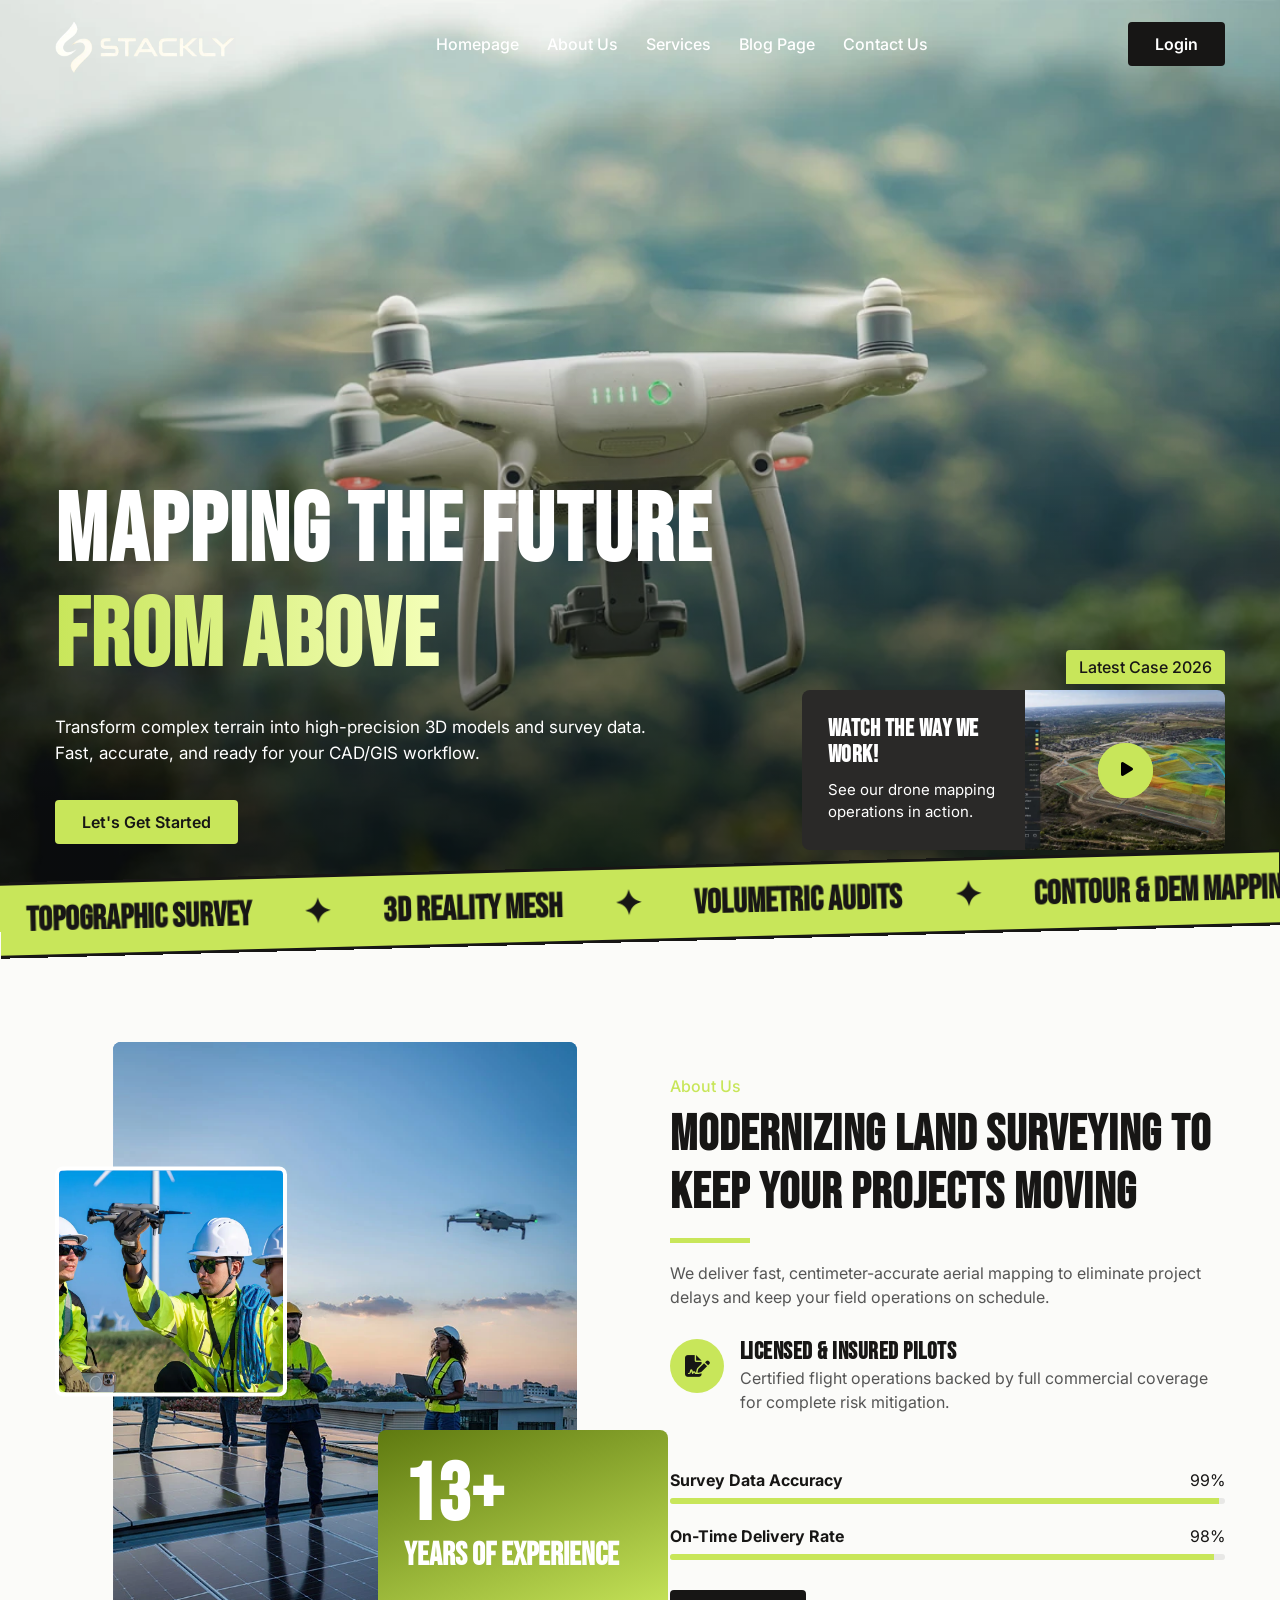
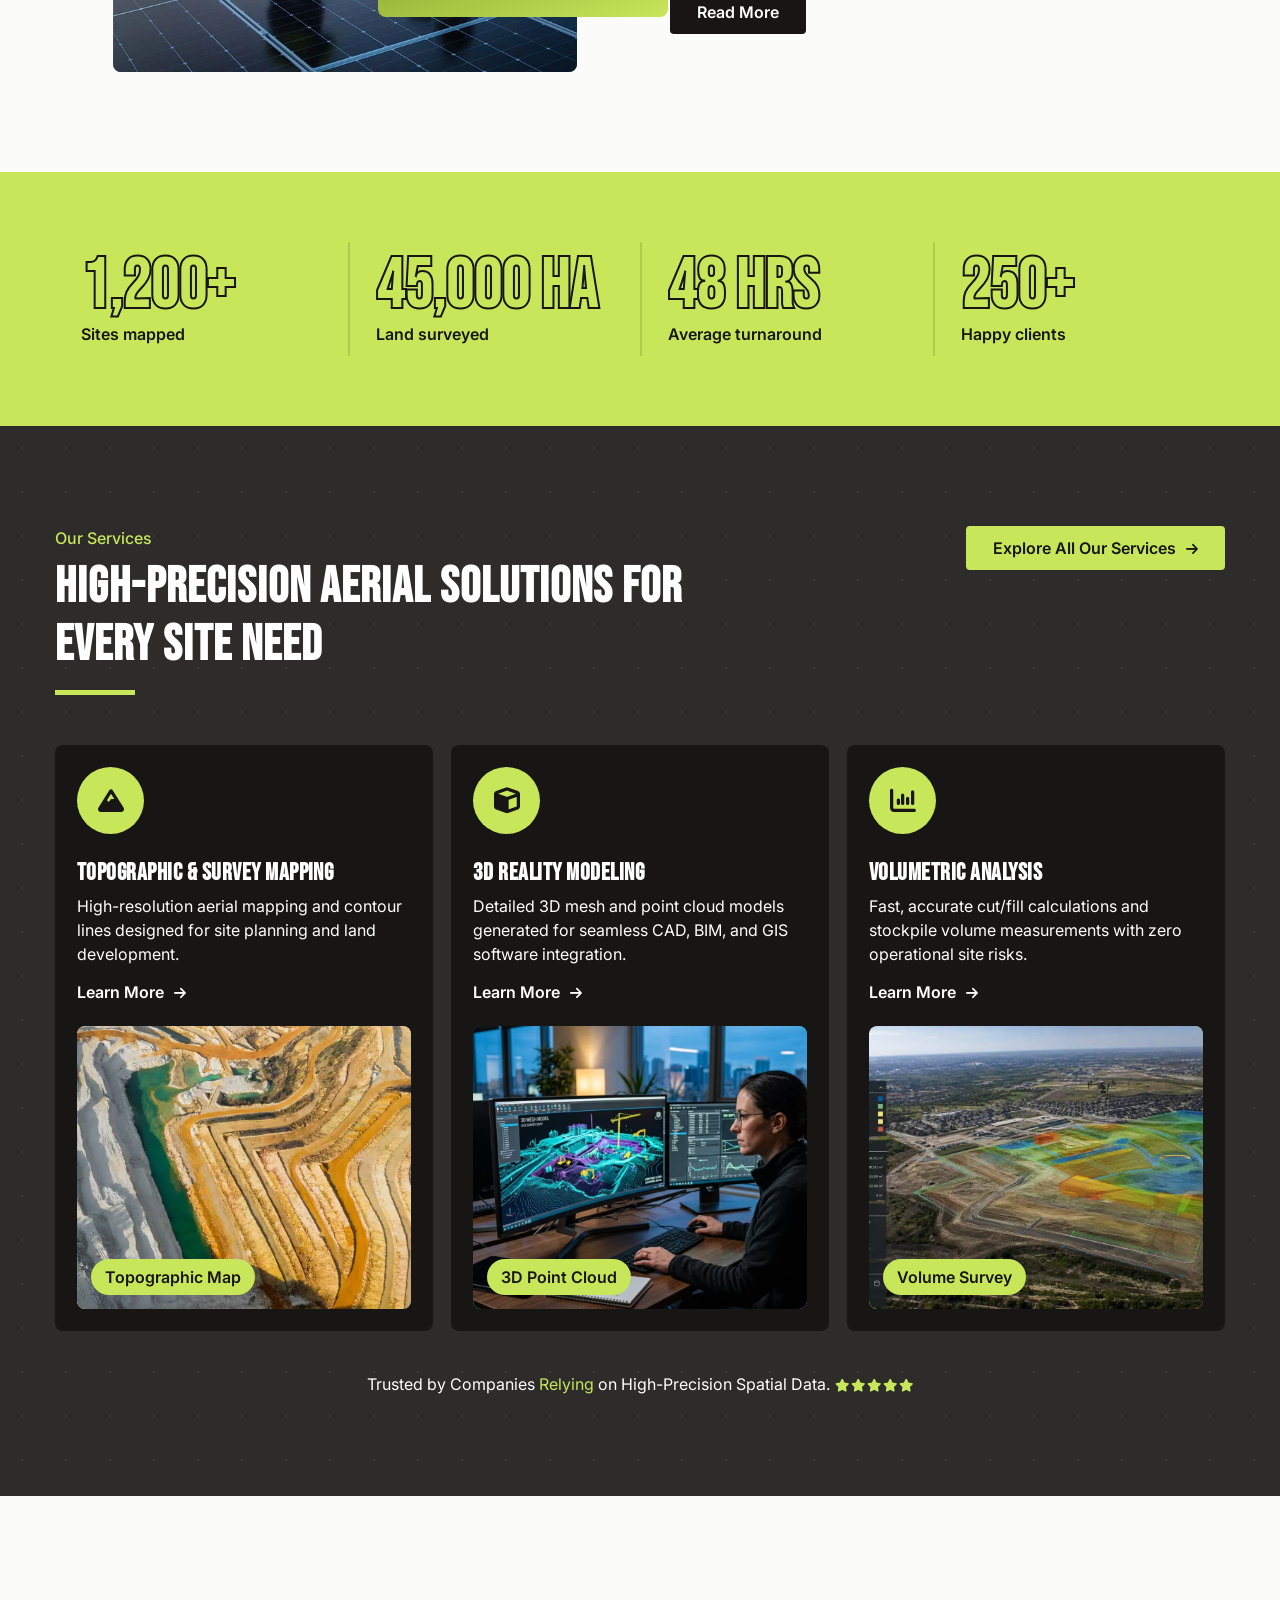
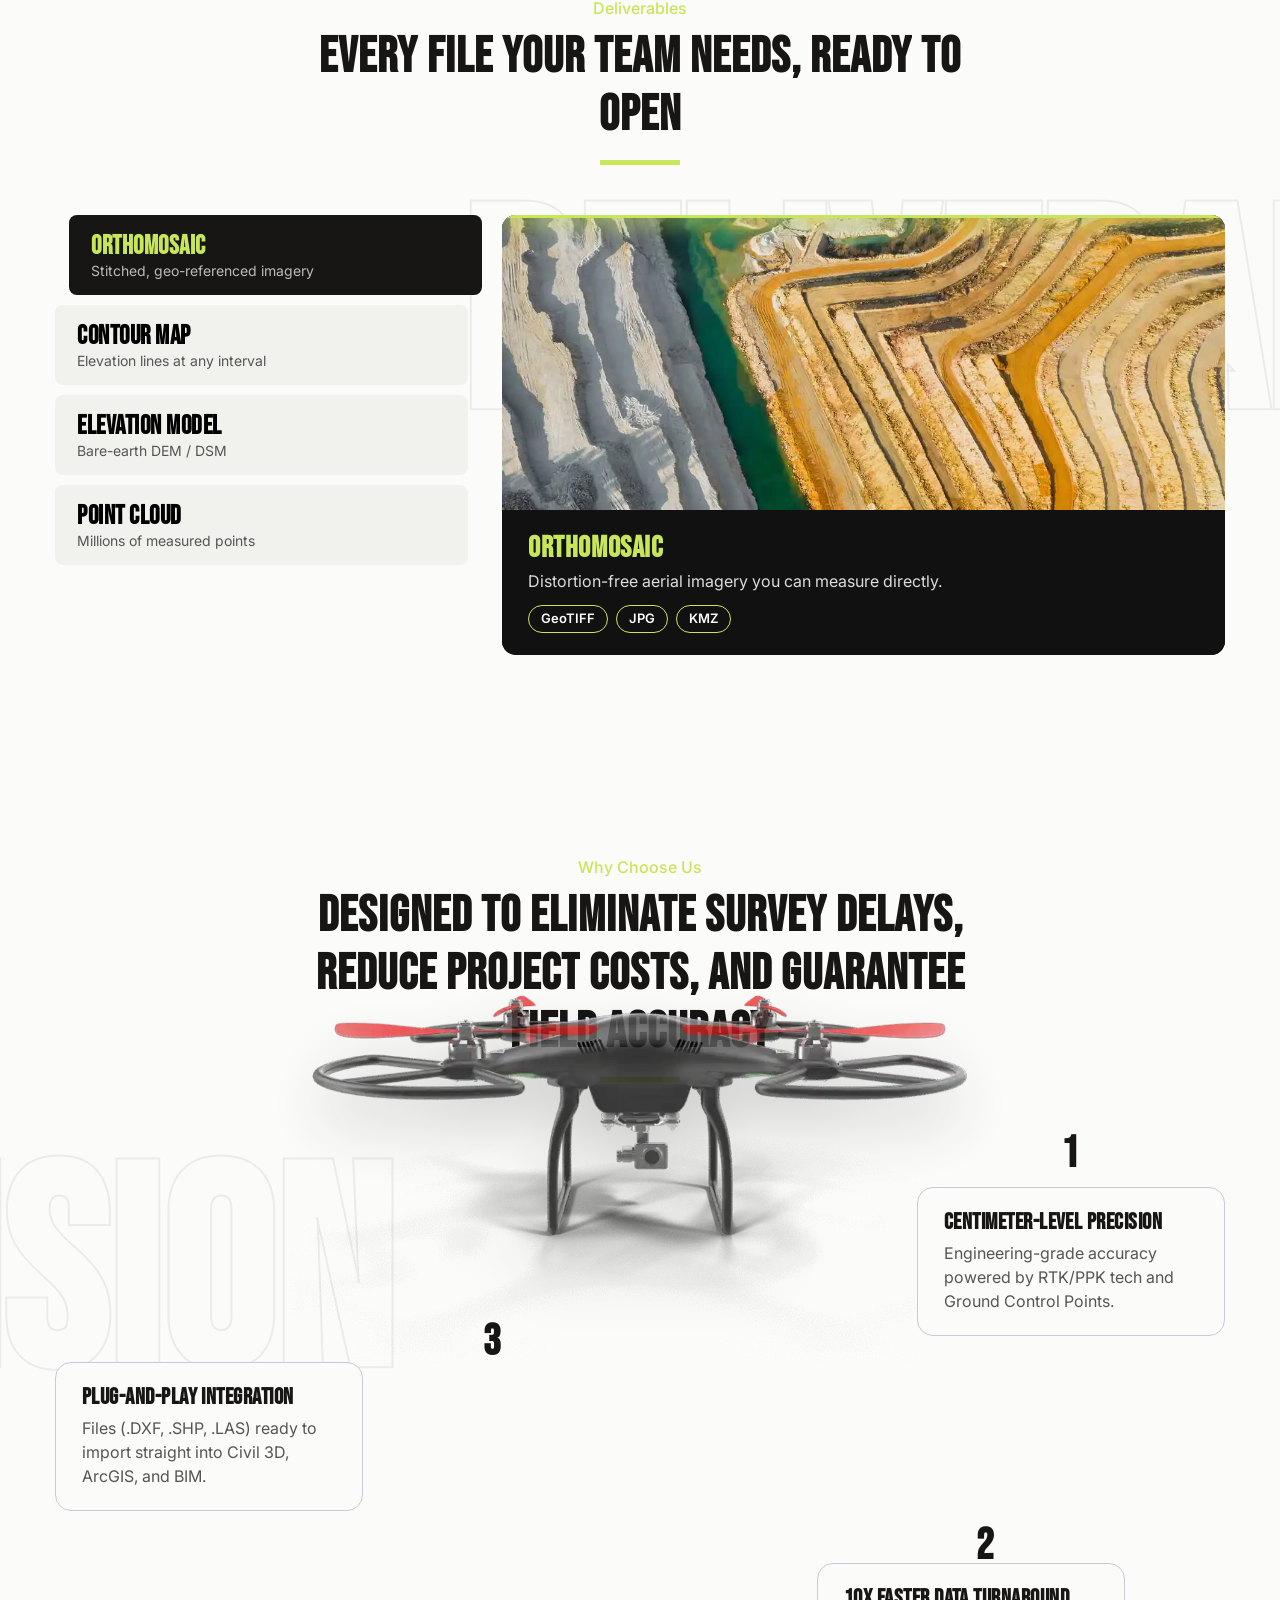
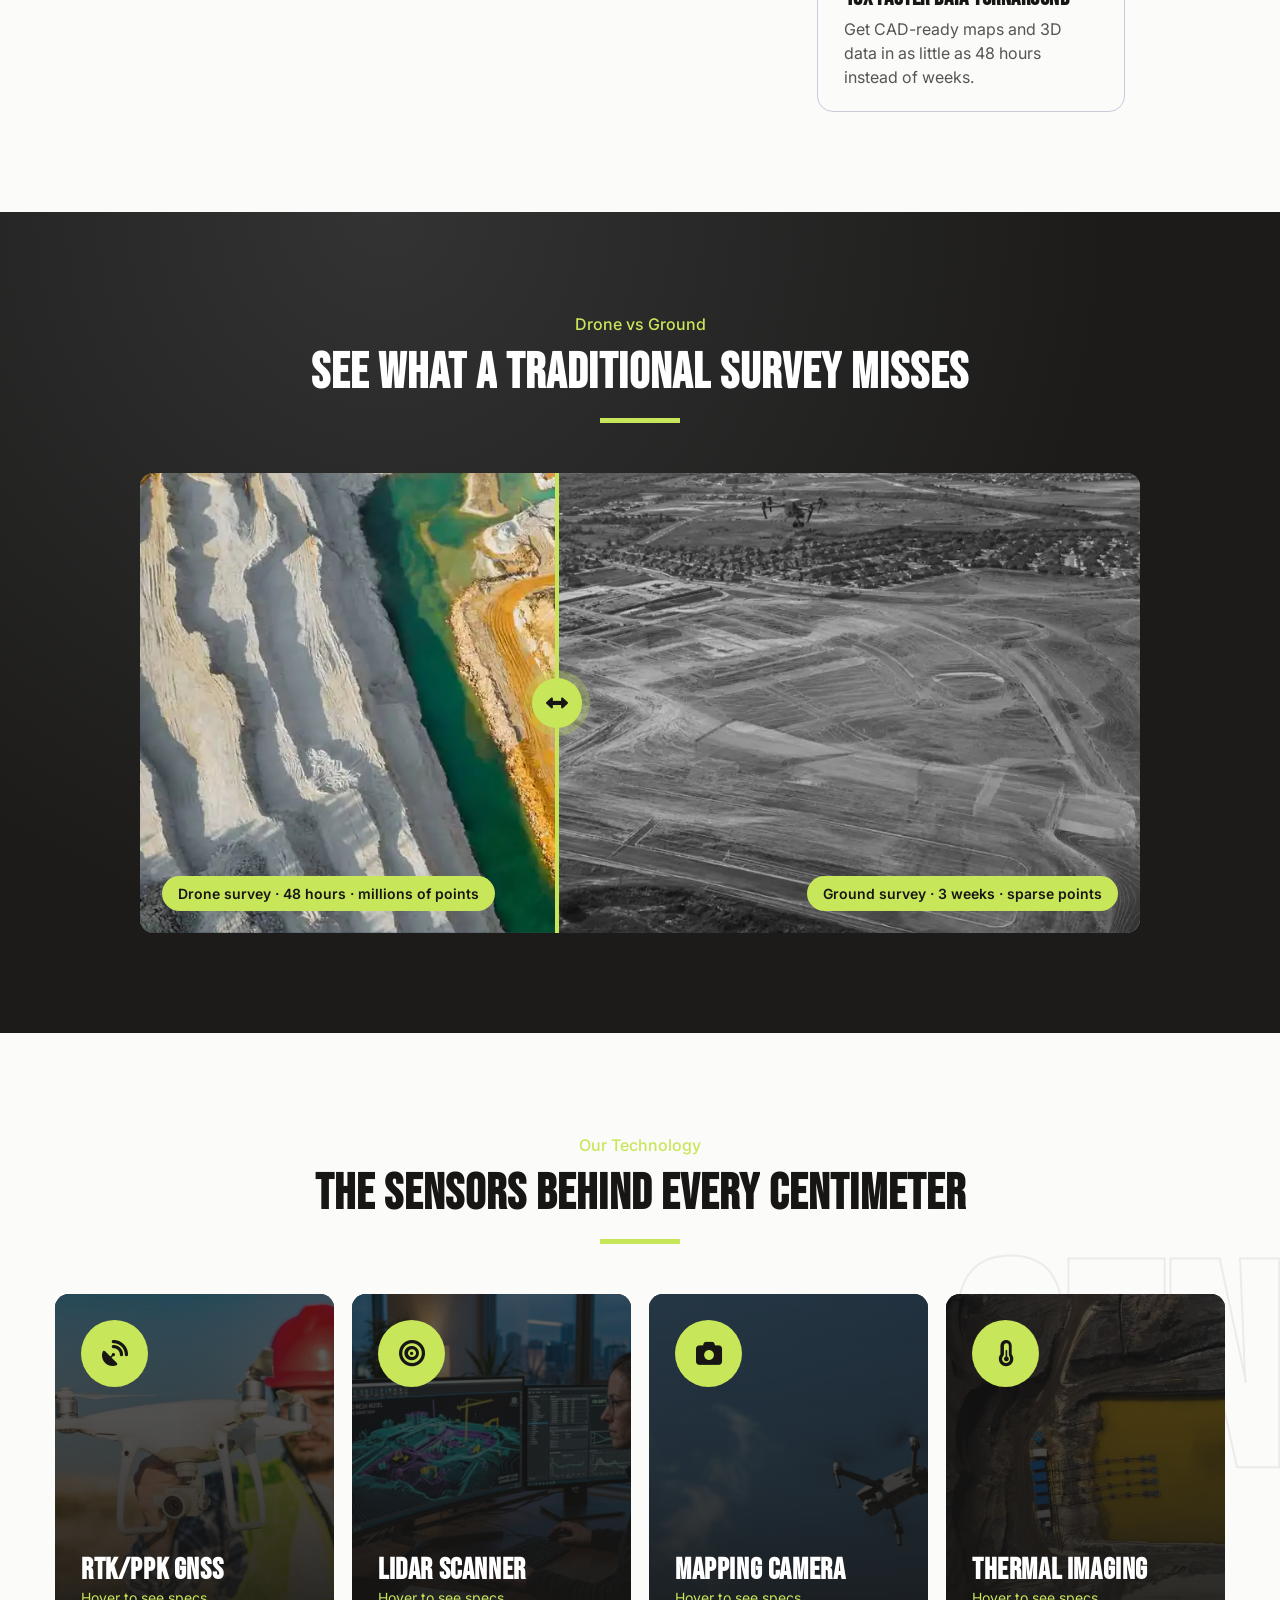
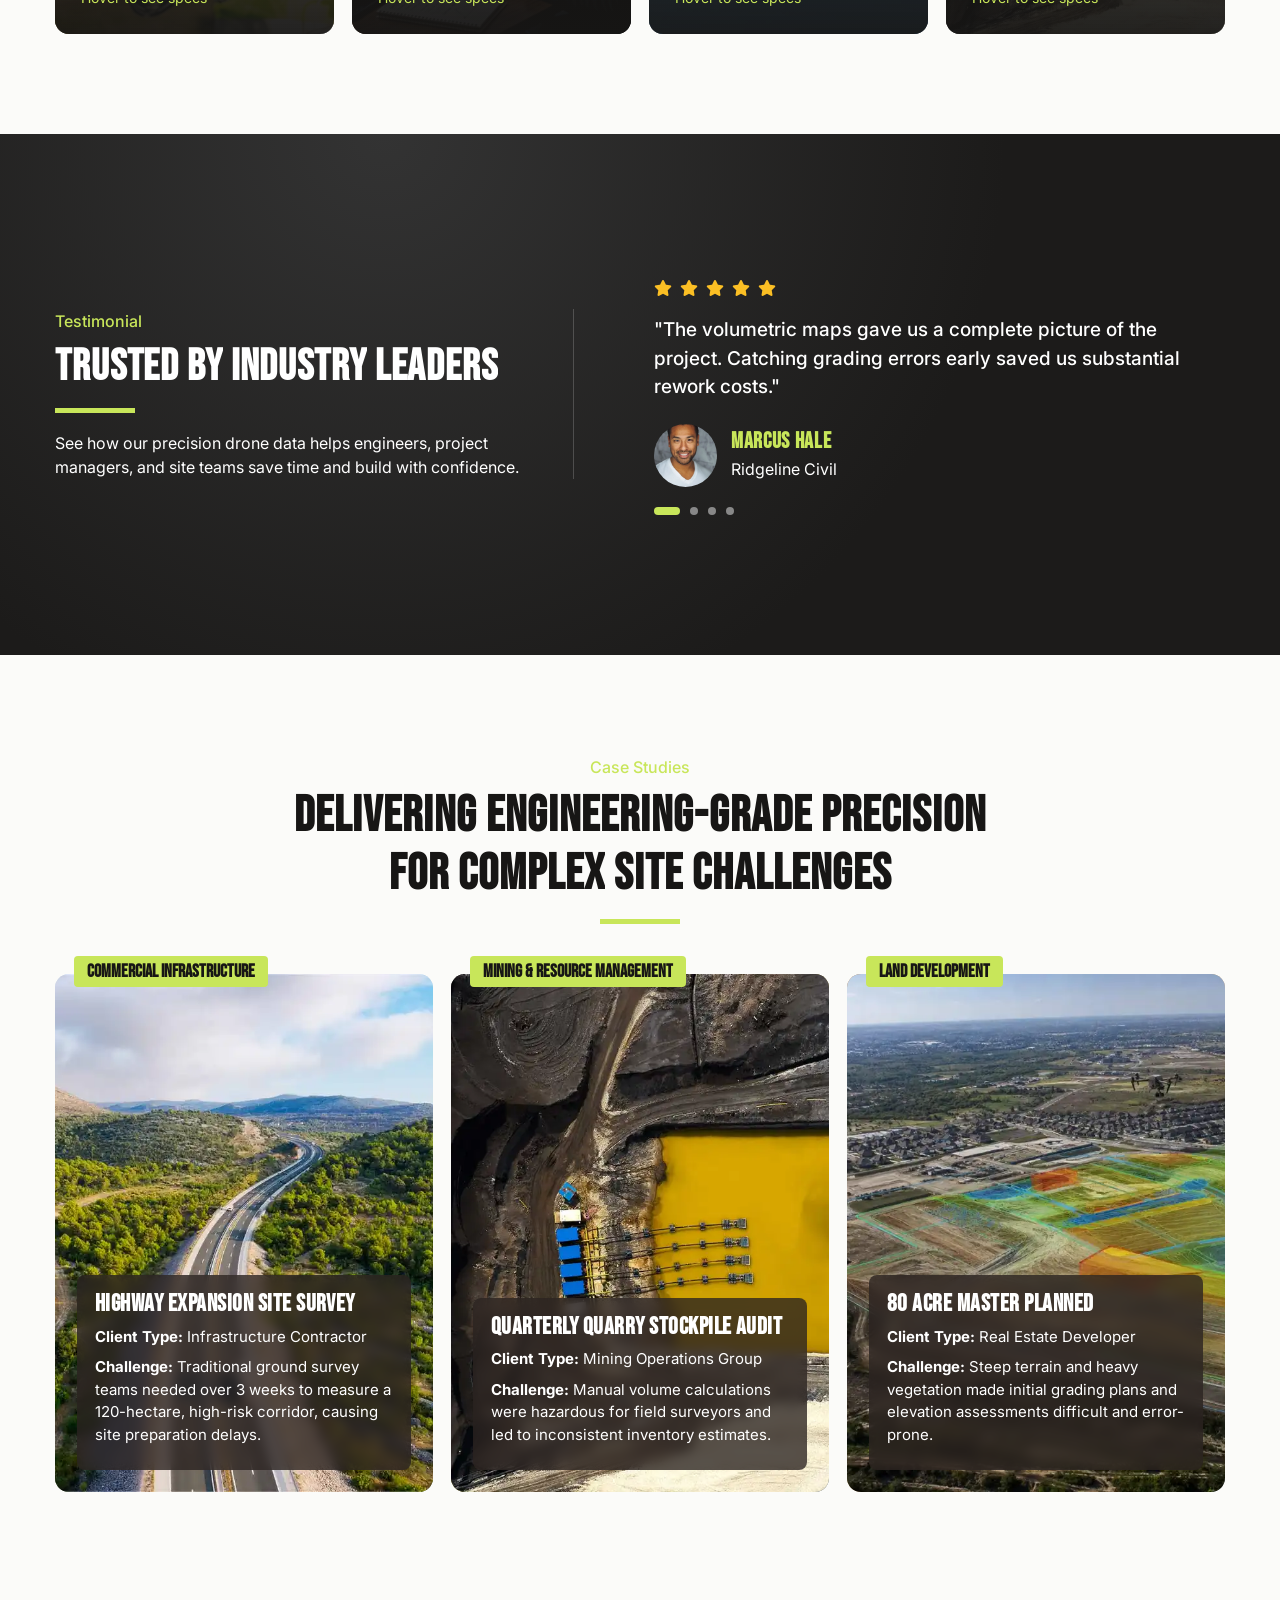
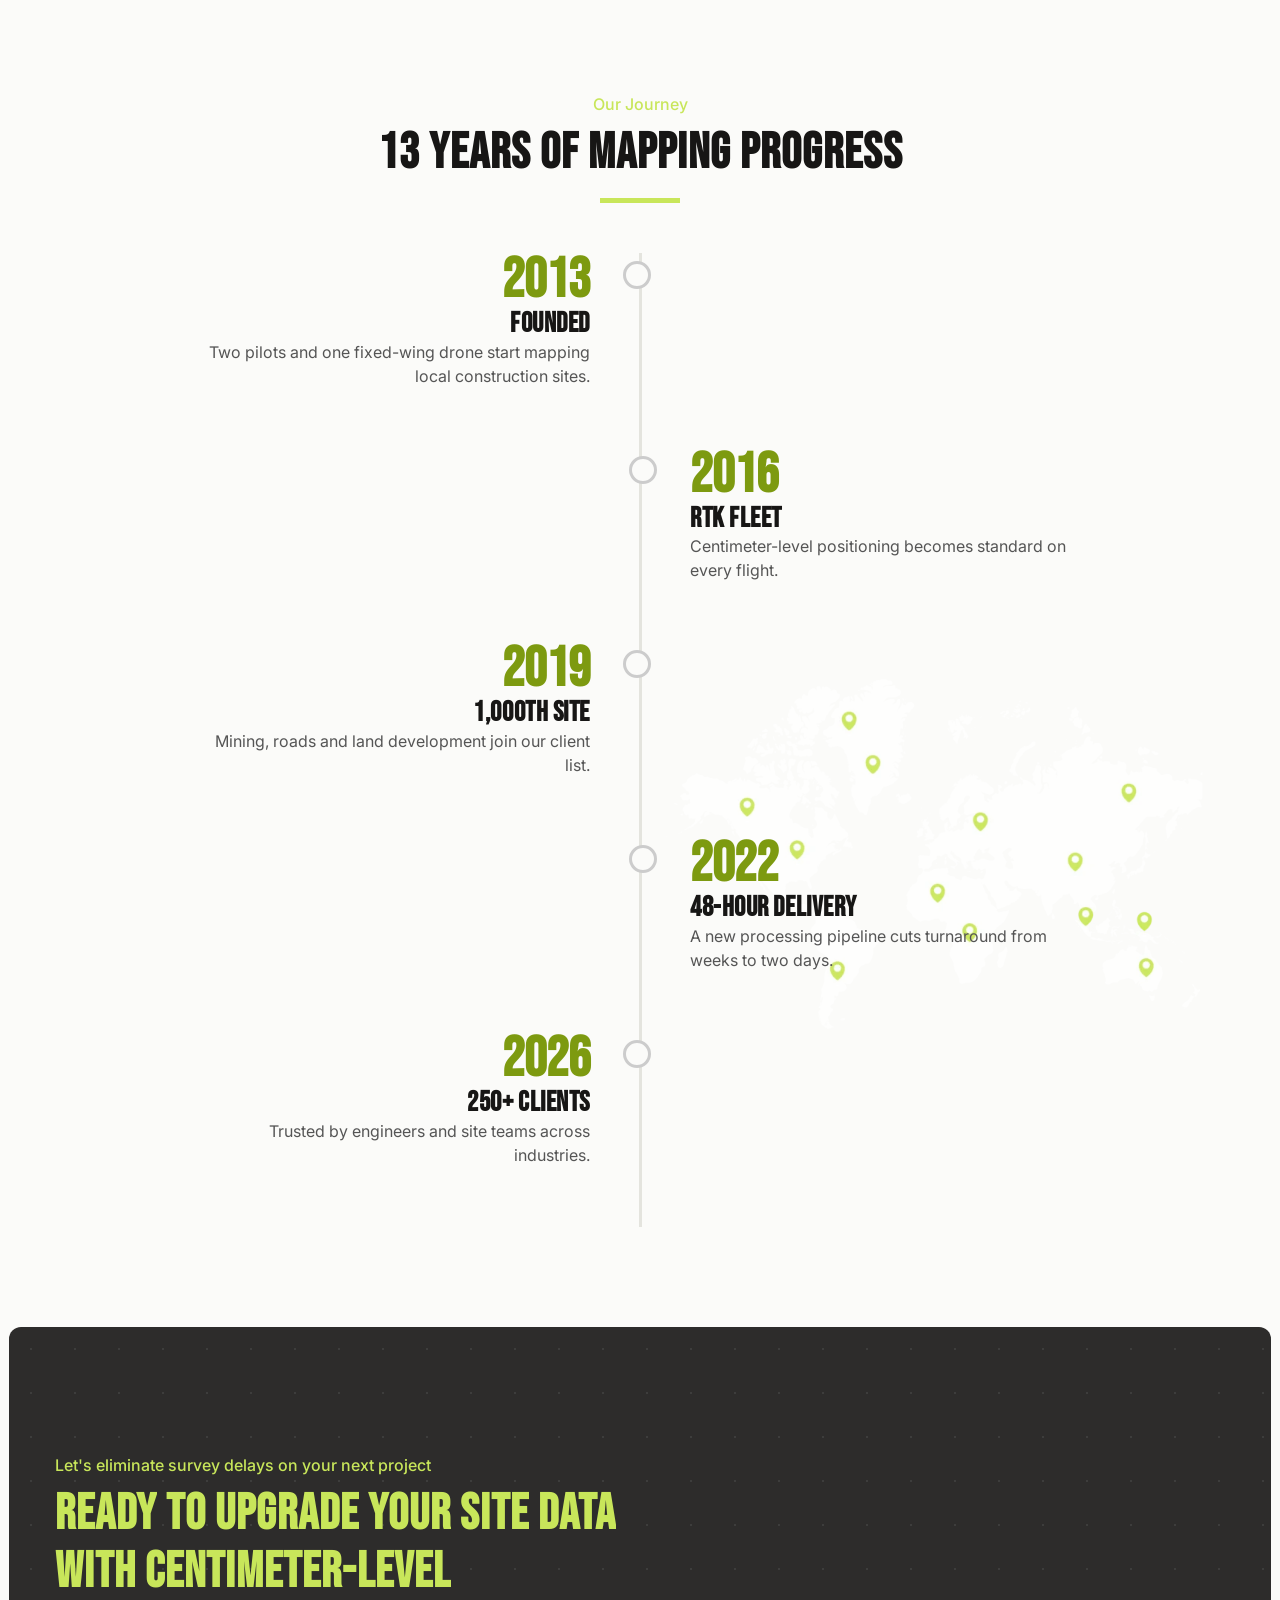
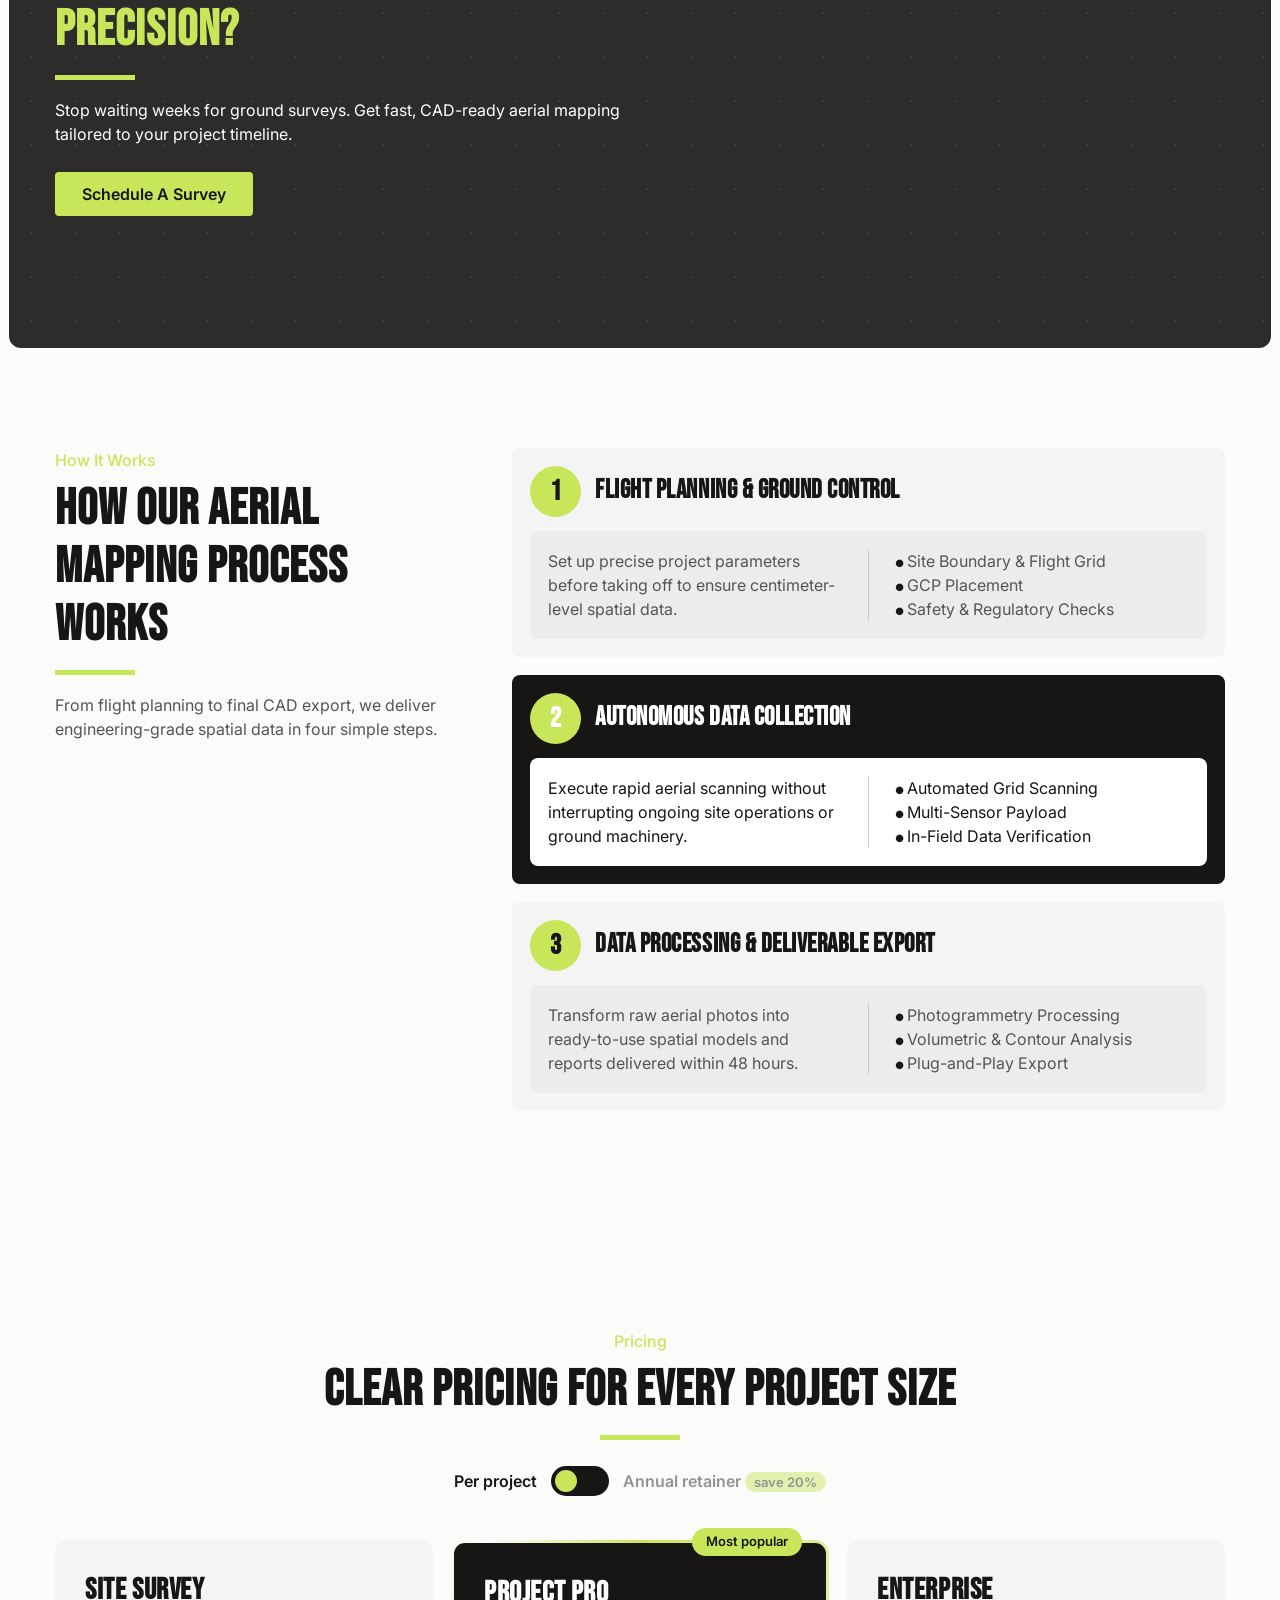
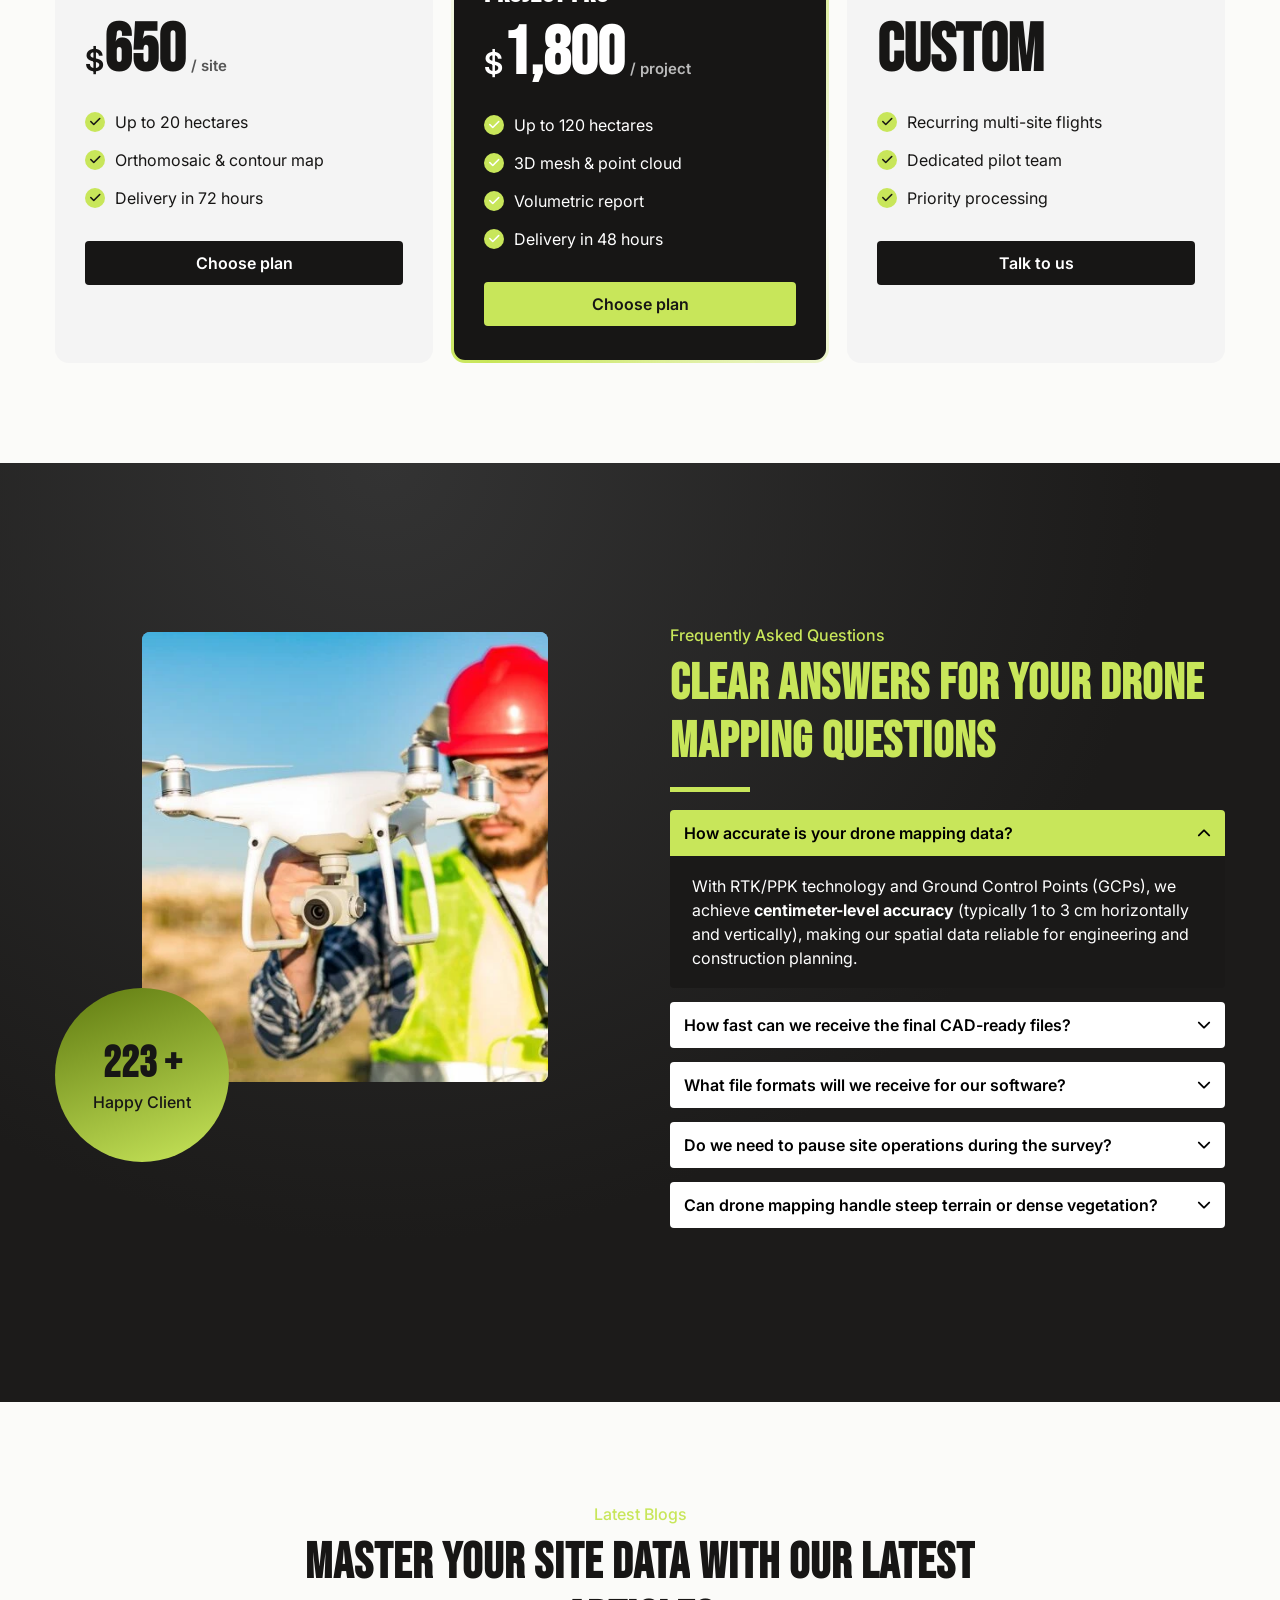
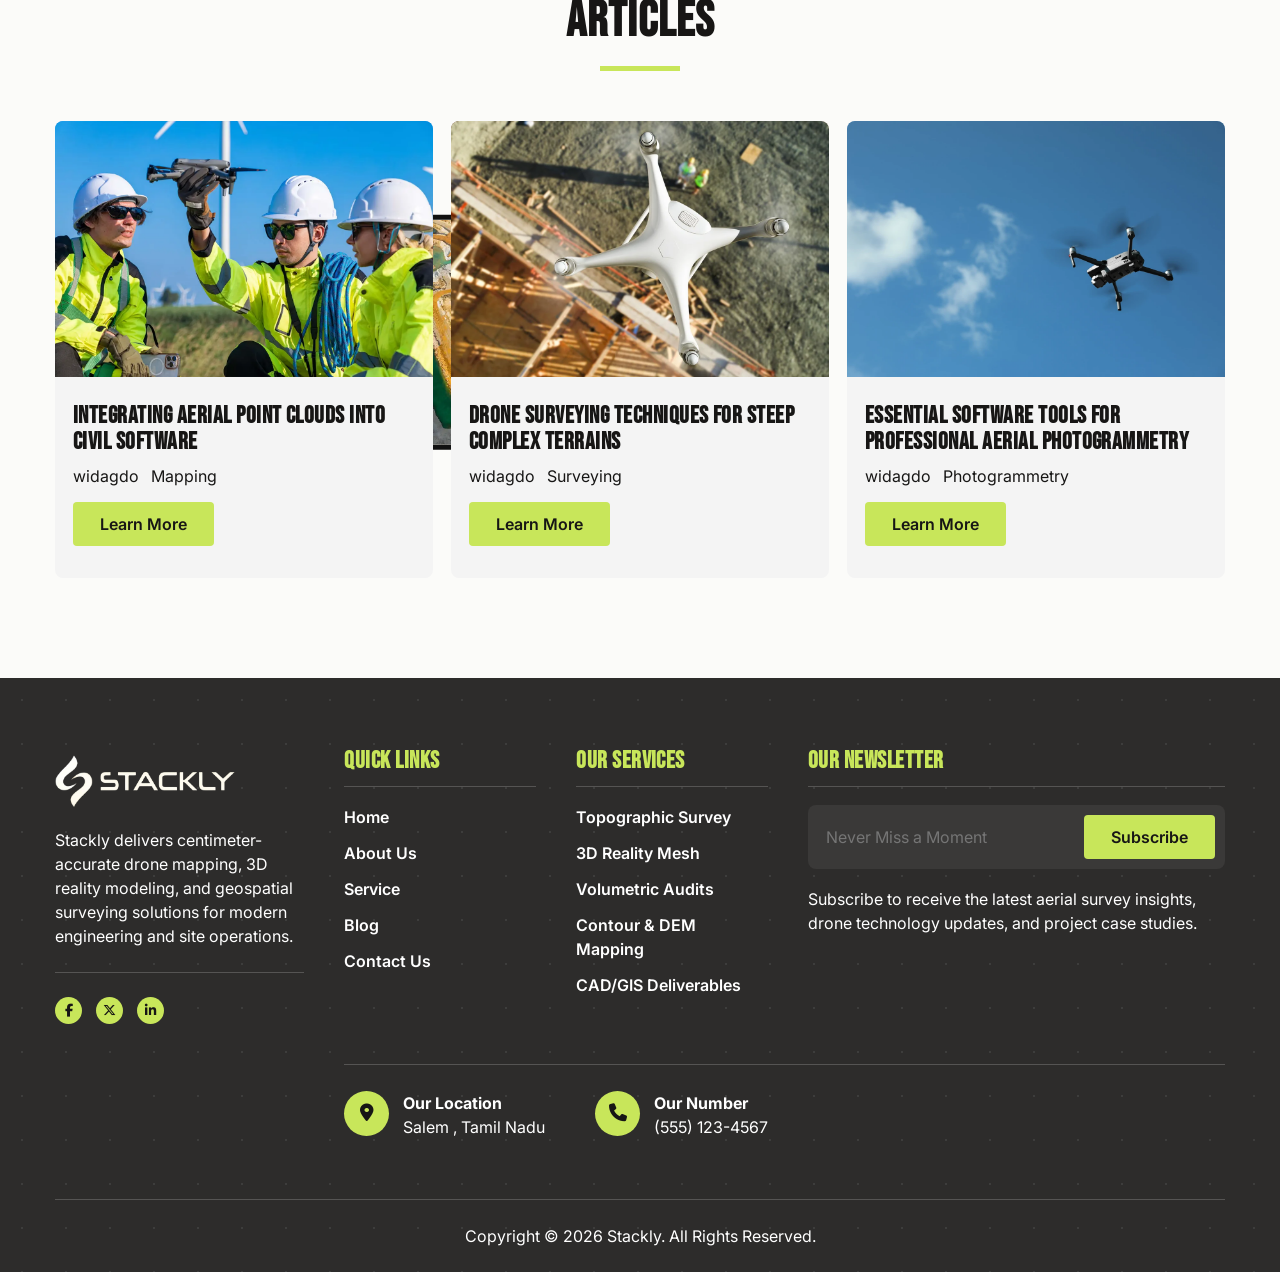
==== commit 636943b4: "final commit" ====
--- a/index.html
+++ b/index.html
@@ -18,11 +18,12 @@
   </div>
   <header class="nav">
     <div class="wrap nav-in">
-      <a href="./index.html" class="logo">✦ Stackly</a>
+      <a href="./index.html" class="logo"><img src="./logo/Untitled design (1)-compressed_11zon.webp" alt=""></a>
       <button class="burger" aria-label="Menu"><i class="fa-solid fa-bars"></i></button>
       <nav class="menu">
         <a href="./index.html">Homepage</a><a href="./about.html">About Us </a><a href="./service.html">Services</a>
         <a href="./blog.html">Blog Page </a><a href="./contact.html">Contact Us</a>
+         <a href="./login.html" class="btn lime" id="mobile-login" style="width:fit-content;">Login</a>
       </nav>
       <a href="./login.html" class="btn dark">Login</a>
     </div>
@@ -626,7 +627,7 @@
 
   <footer class="dark dots foot">
     <div class="wrap fgrid">
-      <div><a href="./index.html" class="logo">✦ Stackly</a>
+      <div><a href="./index.html" class="logo"><img src="./logo/Untitled design (1)-compressed_11zon.webp" alt=""></a>
         <p>Stackly delivers centimeter-accurate drone mapping, 3D reality modeling, and geospatial surveying solutions
           for modern engineering and site operations.</p>
         <div class="soc"><a href="./404.html" aria-label="Facebook"><i class="fa-brands fa-facebook-f"></i></a><a
@@ -658,7 +659,7 @@
         </div>
       </div>
     </div>
-    <p class="copy">Copyright © 2026 Widagdos. All Rights Reserved.</p>
+    <p class="copy">Copyright © 2026 Stackly. All Rights Reserved.</p>
   </footer>
   <script src="script.js"></script>
 </body>
--- a/style.css
+++ b/style.css
@@ -25,7 +25,12 @@
 .nav{position:fixed;inset:0 0 auto;z-index:20;padding:14px 0;transition:.3s}
 .nav.stuck{background:#171615ee;backdrop-filter:blur(8px)}
 .nav-in{display:flex;align-items:center;justify-content:space-between;gap:20px;color:#fff}
-.logo{font-size:48px;color:#fff}.logo{letter-spacing:0}
+.logo{font-size:48px;color:#fff}.logo{letter-spacing:0;width: 180px;height: 60px;}
+.logo img{
+    width: 100%;
+    height: 60px;
+    object-fit: cover;
+}
 .menu{display:flex;gap:28px;font-weight:500}
 .menu a:hover{color:var(--lime)}
 .burger{display:none;background:none;border:0;color:#fff;font-size:28px}
@@ -110,7 +115,7 @@
 .cta{margin:0 9px;border-radius:12px;padding:70px 0;position:relative}
 .cta-in{display:grid;grid-template-columns:1fr 1fr;gap:30px;align-items:center}
 .cta h2 span{color:var(--lime)}.cta p:not(.eyebrow){margin-bottom:26px}
-.map{font-size:260px;text-align:center;opacity:.55;filter:grayscale(1)}
+.map{font-size:260px;text-align:center;}
 .how{display:grid;grid-template-columns:.8fr 1.4fr;gap:50px}
 .step{background:#f4f4f4;border-radius:var(--r);padding:18px;margin-bottom:18px}
 .sh{display:flex;align-items:center;gap:14px;cursor:pointer}
@@ -156,11 +161,11 @@
 .contact{grid-column:2/-1;display:flex;gap:50px;border-top:1px solid #ffffff30;padding-top:26px}
 .contact>div{display:flex;gap:14px}.contact .ico{width:45px;height:45px;font-size:18px}
 .copy{text-align:center;margin-top:60px;padding:24px 0;border-top:1px solid #ffffff30;max-width:1170px;margin-inline:auto}
-
+#mobile-login{display: none;}
 /* responsive */
 @media(max-width:960px){
- .menu{position:absolute;top:100%;left:0;right:0;flex-direction:column;background:var(--ink);padding:20px;display:none}
- .menu.show{display:flex}.burger{display:block}.nav-in>.btn{display:none}
+ .menu{position:absolute;top:100%;left:0;right:0;flex-direction:column;background:var(--ink);padding:20px;display:none;height: 100vh;}
+ .menu.show{display:flex}.burger{display:block}.nav-in>.btn{display:none} #mobile-login{display: flex;}
  .hero-in,.head-row{flex-direction:column;align-items:flex-start}
  .about,.testi,.cta-in,.how,.faq{grid-template-columns:1fr}
  .collage{height:500px;margin:0 58px 0 58px}.collage .big{width:100%}
@@ -483,7 +488,7 @@
  .step:not(.open):hover{transform:none}
 }
 @media(max-width:560px){
- .logo{font-size:38px}
+ .logo{width: 120px;}
  .collage{height:420px;margin:0 16px 0 44px}
  .collage .small{left:-30px;top:50px;width:140px;height:140px}
  .years{right:-8px;bottom:30px;width:200px;height:140px;padding:16px}
@@ -497,6 +502,7 @@
  .map{font-size:90px}
  .tl-item,.tl-item:nth-child(even){padding-left:48px}
  .sgrid>div{padding:10px 12px}
+ .watch{grid-template-columns: 1fr;margin-top: 20px;}
 }
 
 /* ===== WHY CHOOSE US: transparent PNG drone (no radius, no crop) ===== */
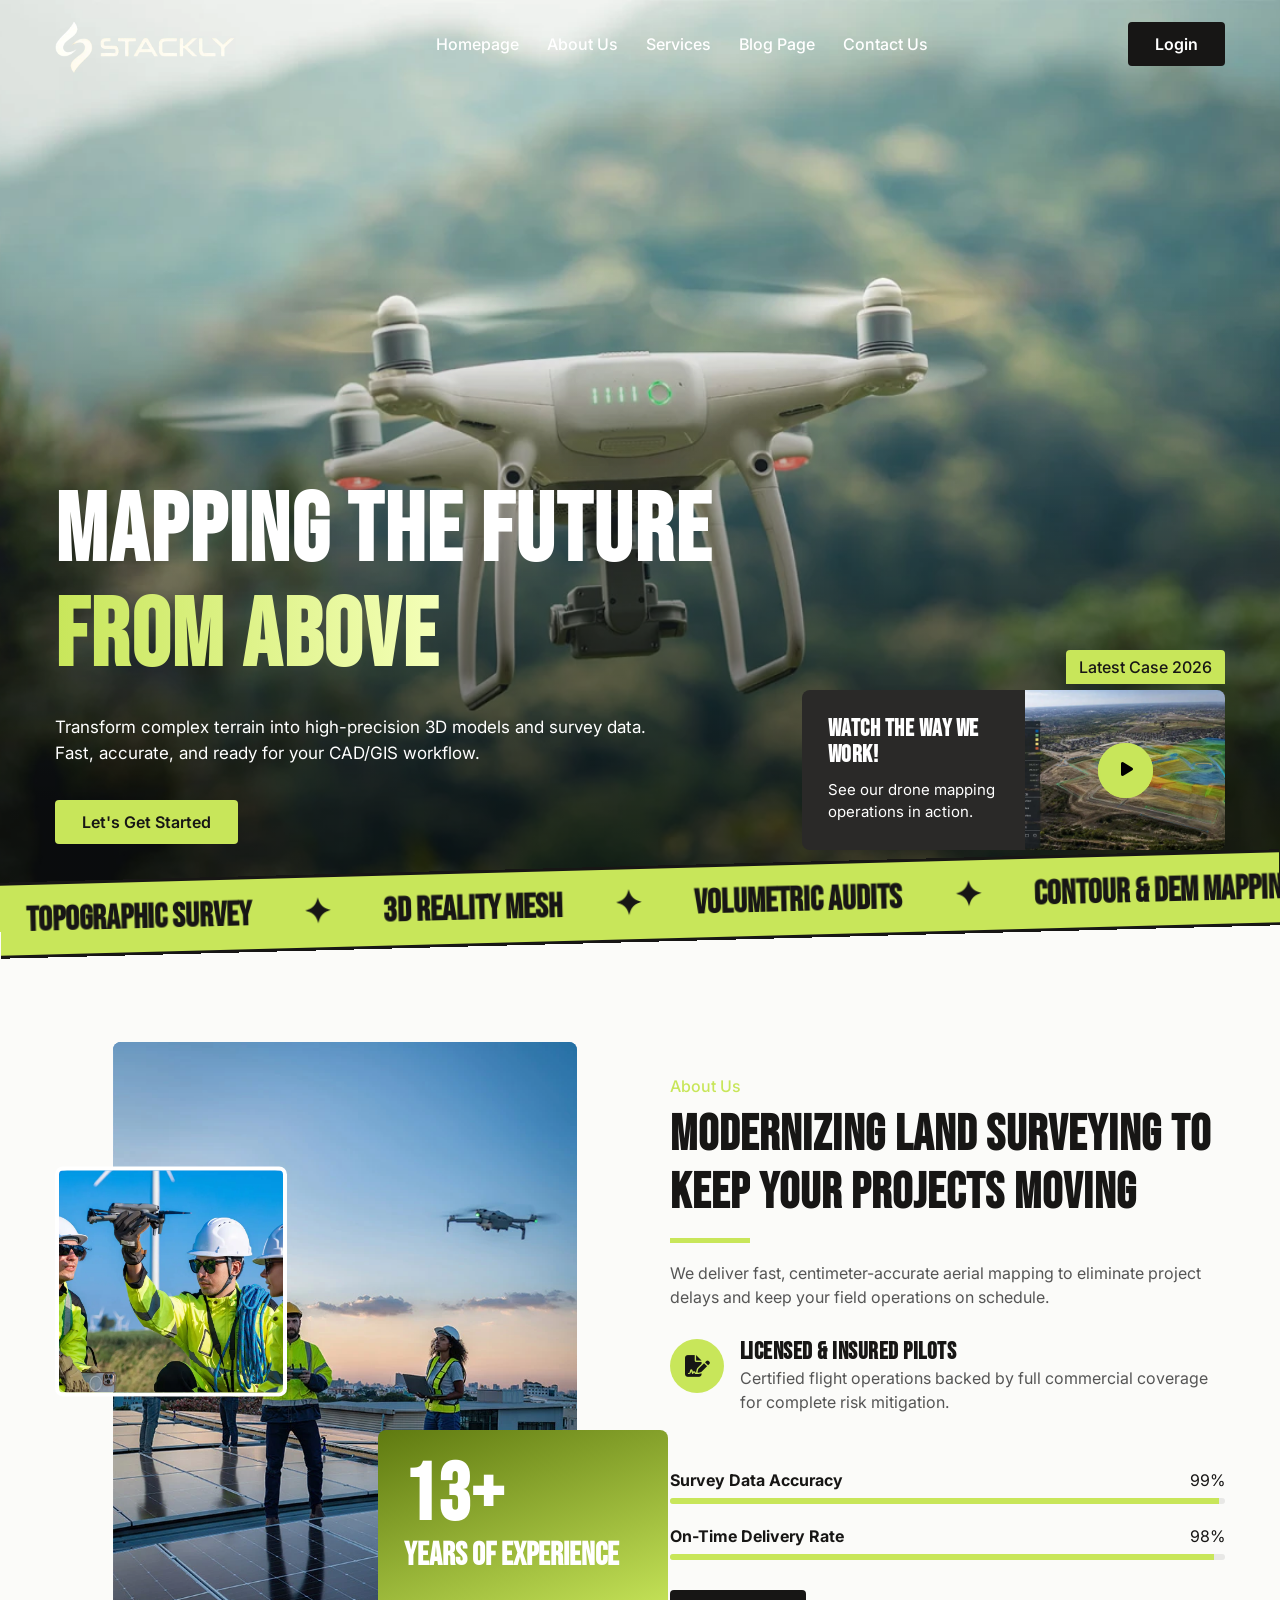
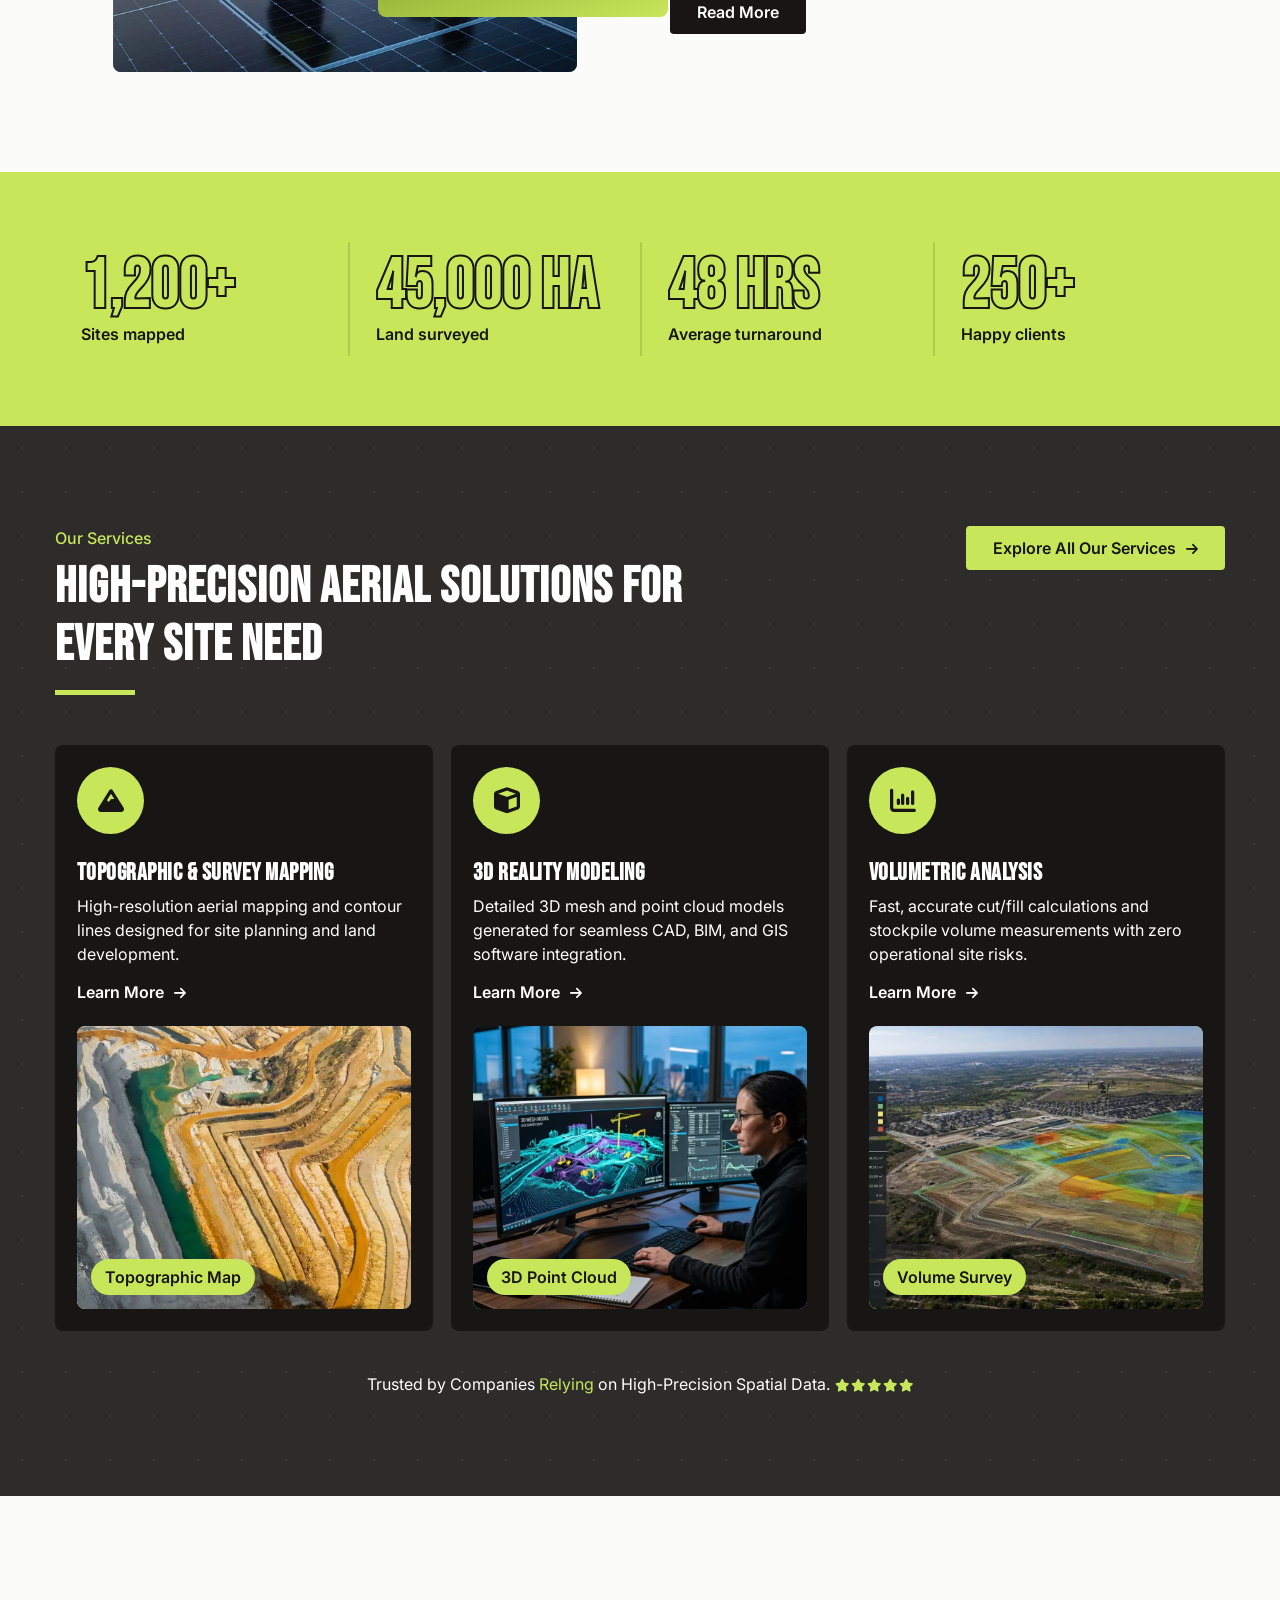
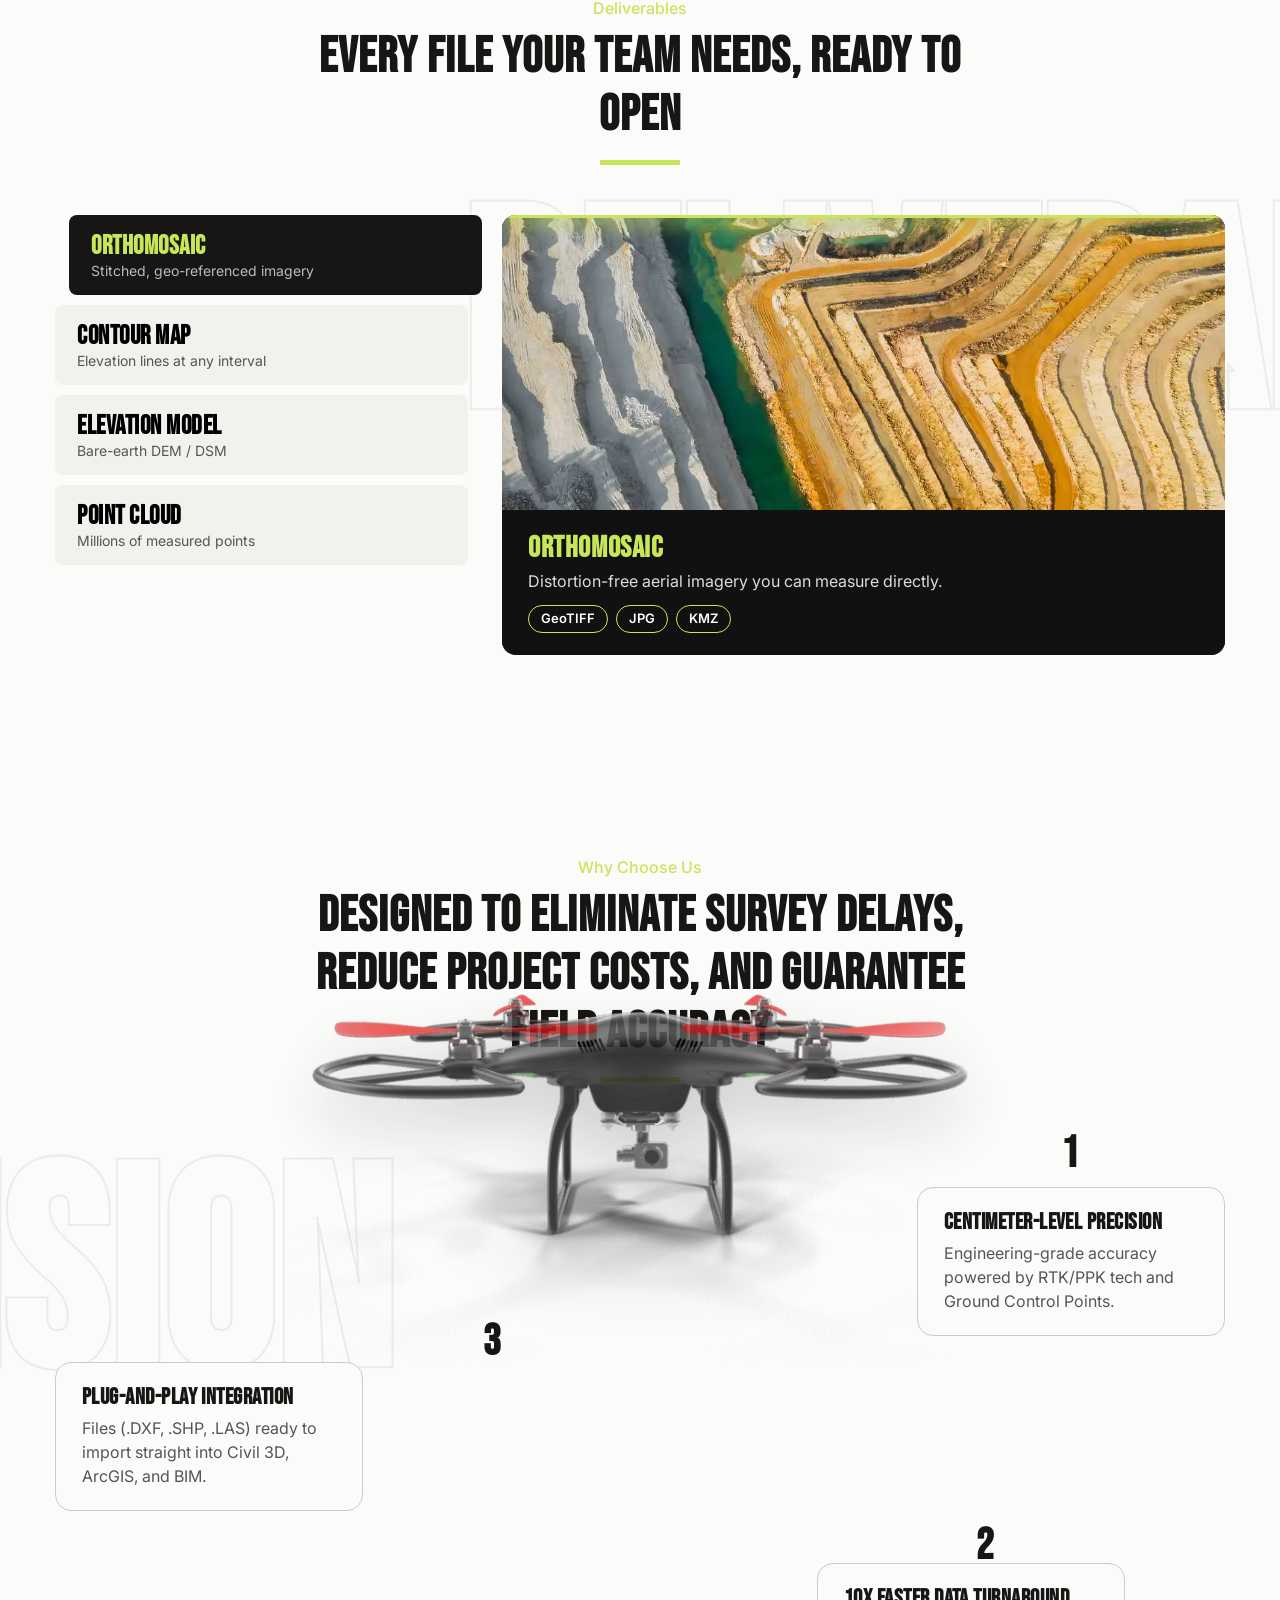
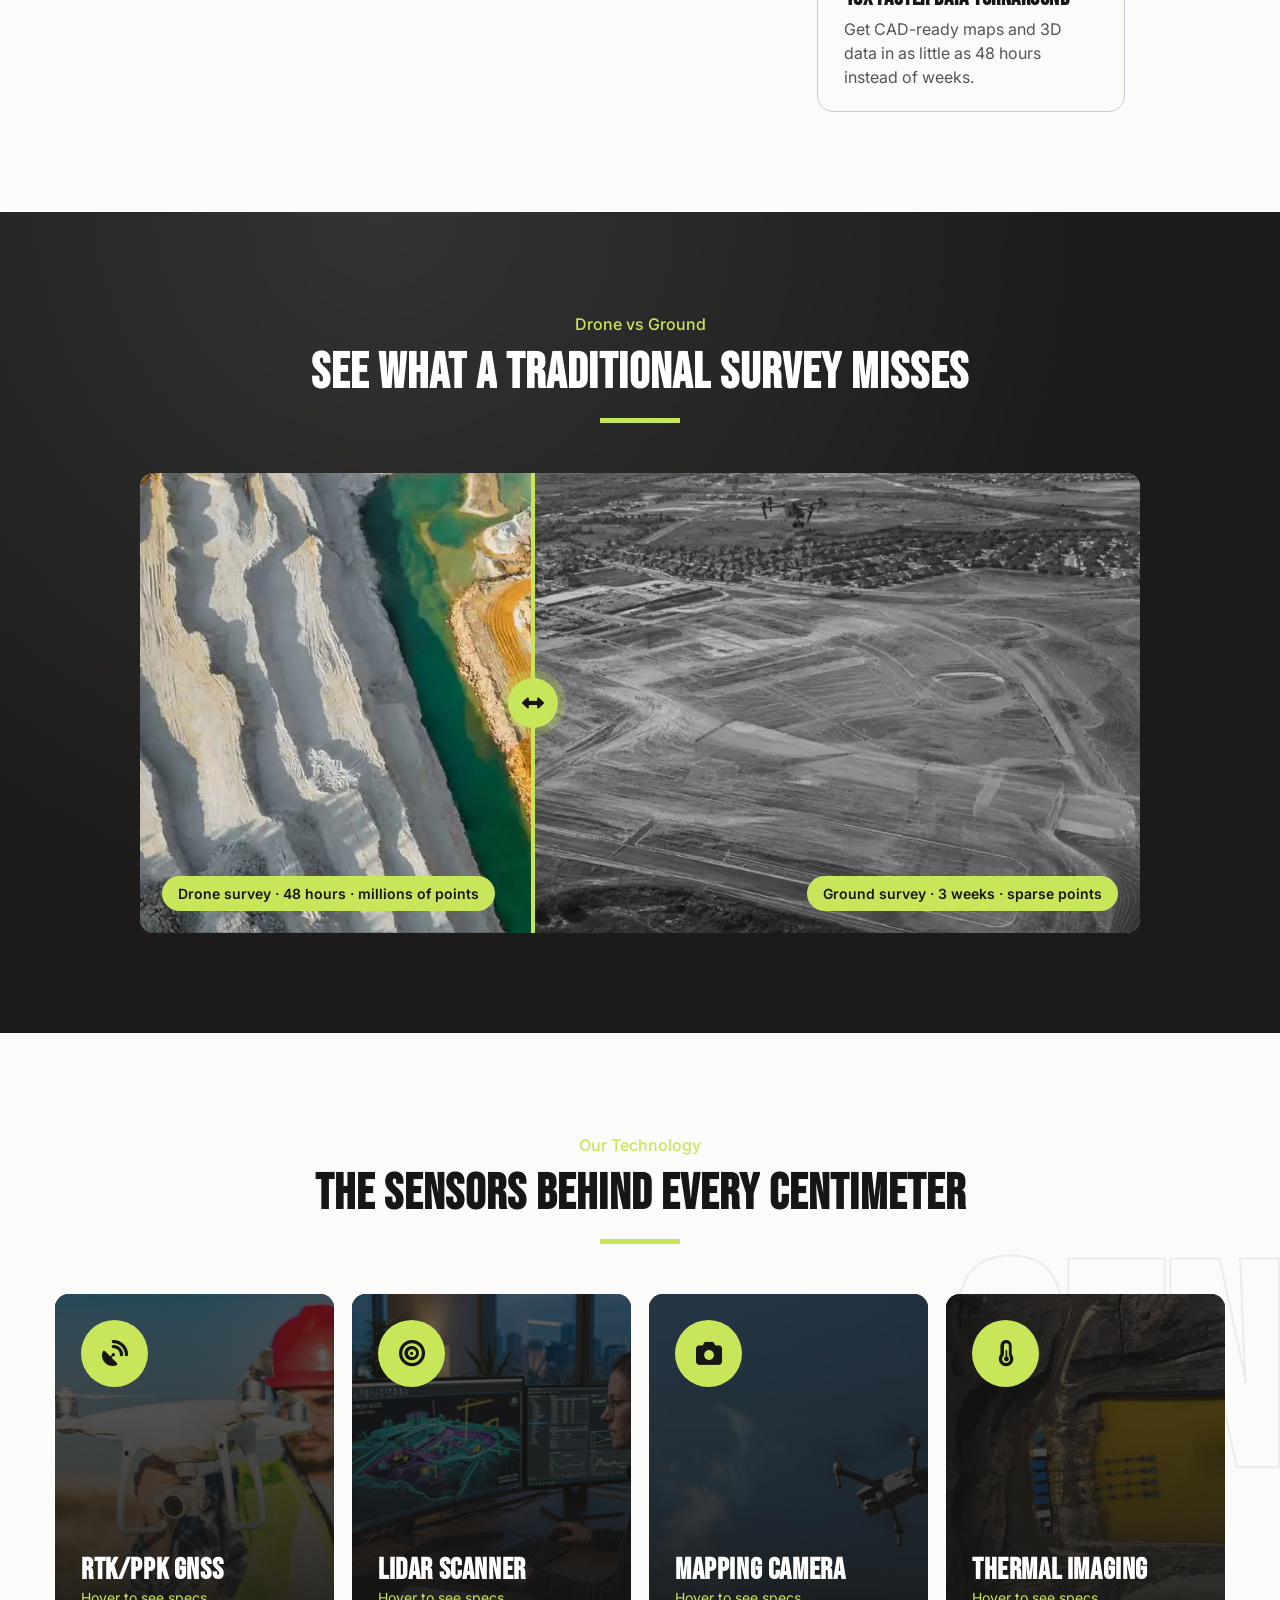
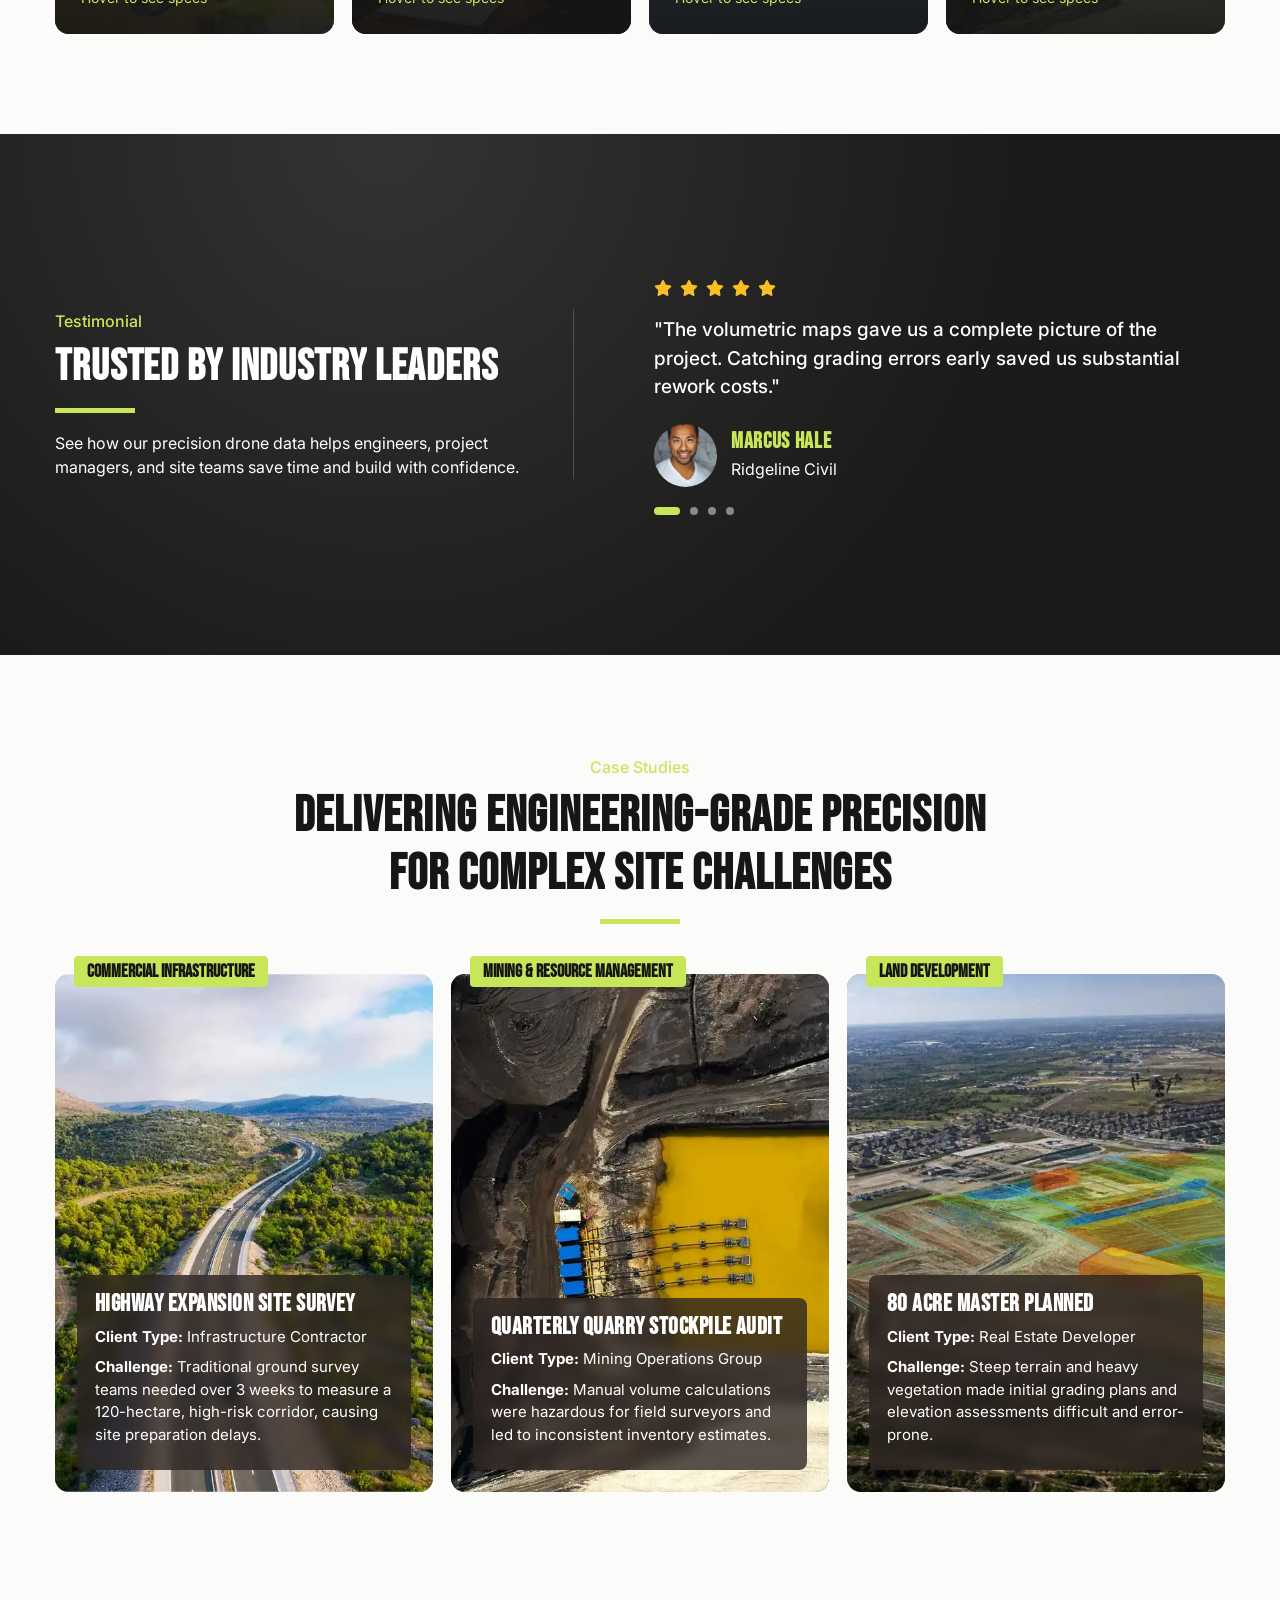
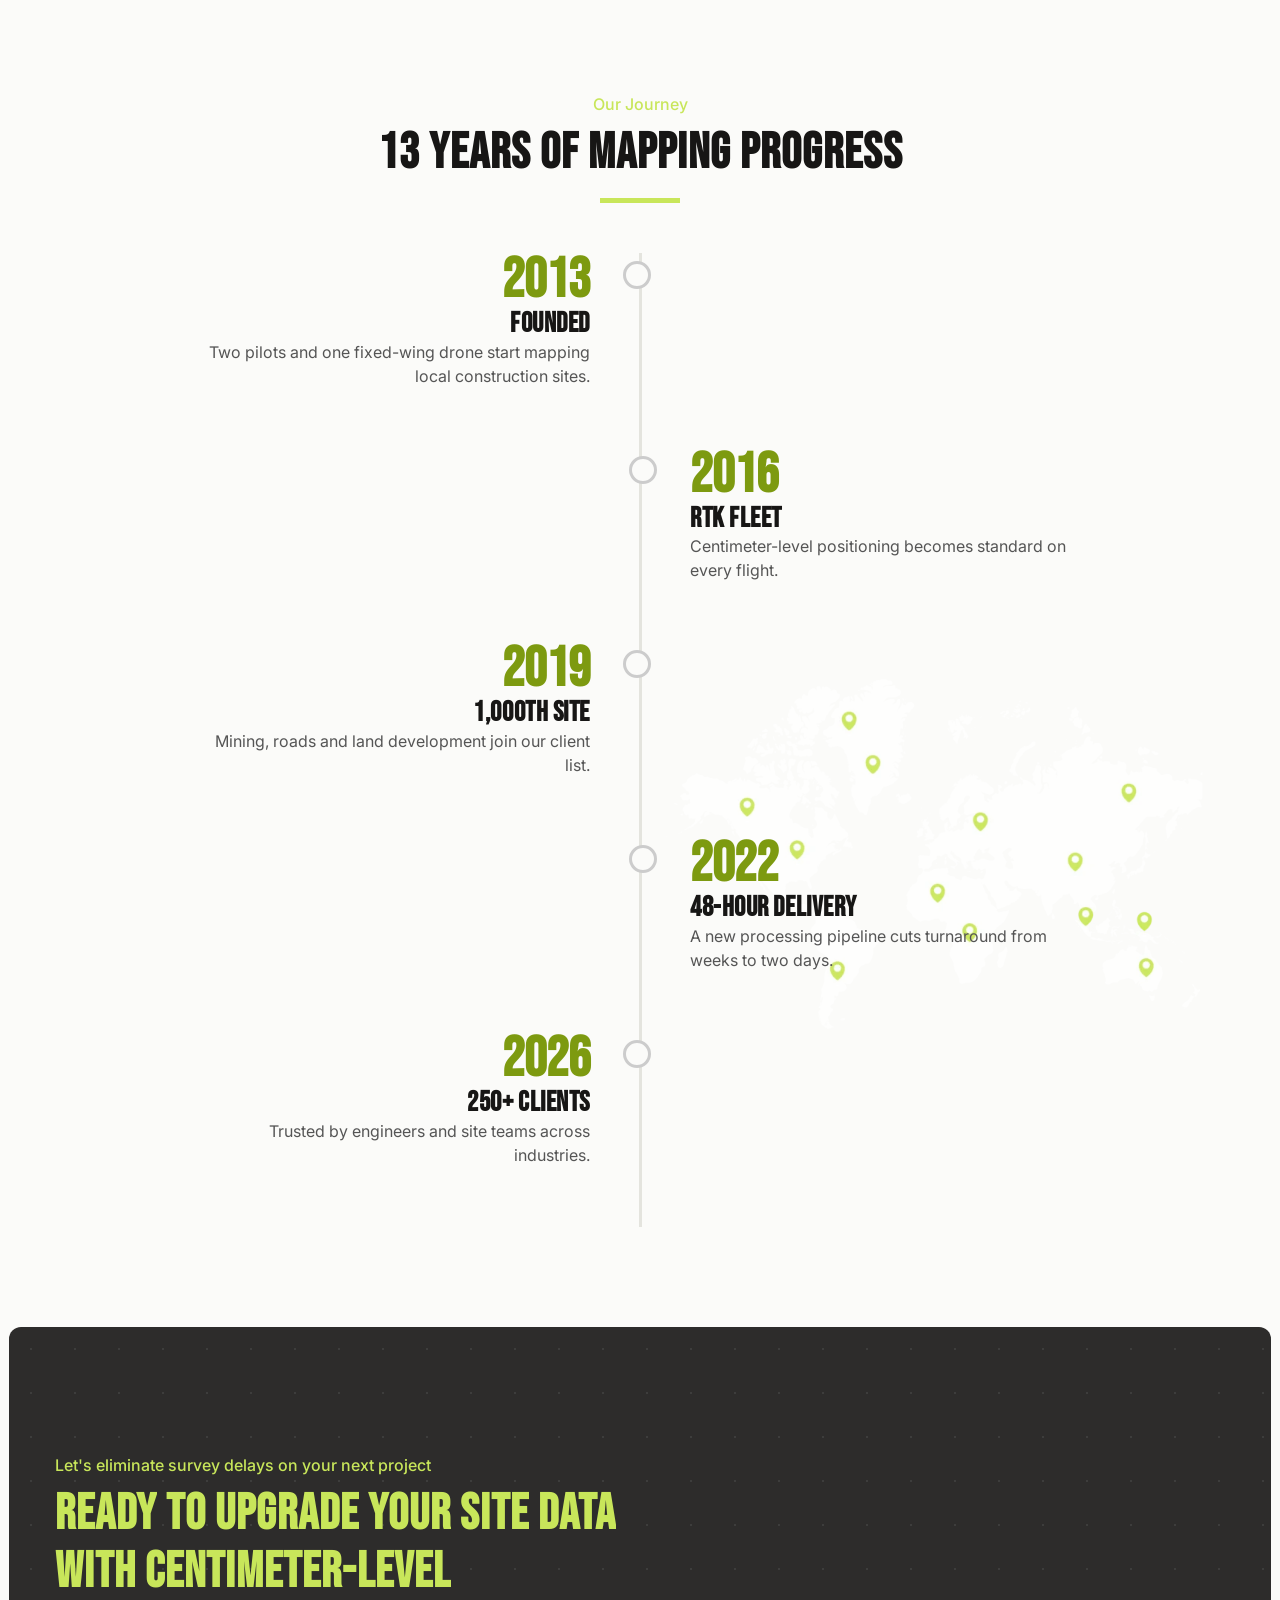
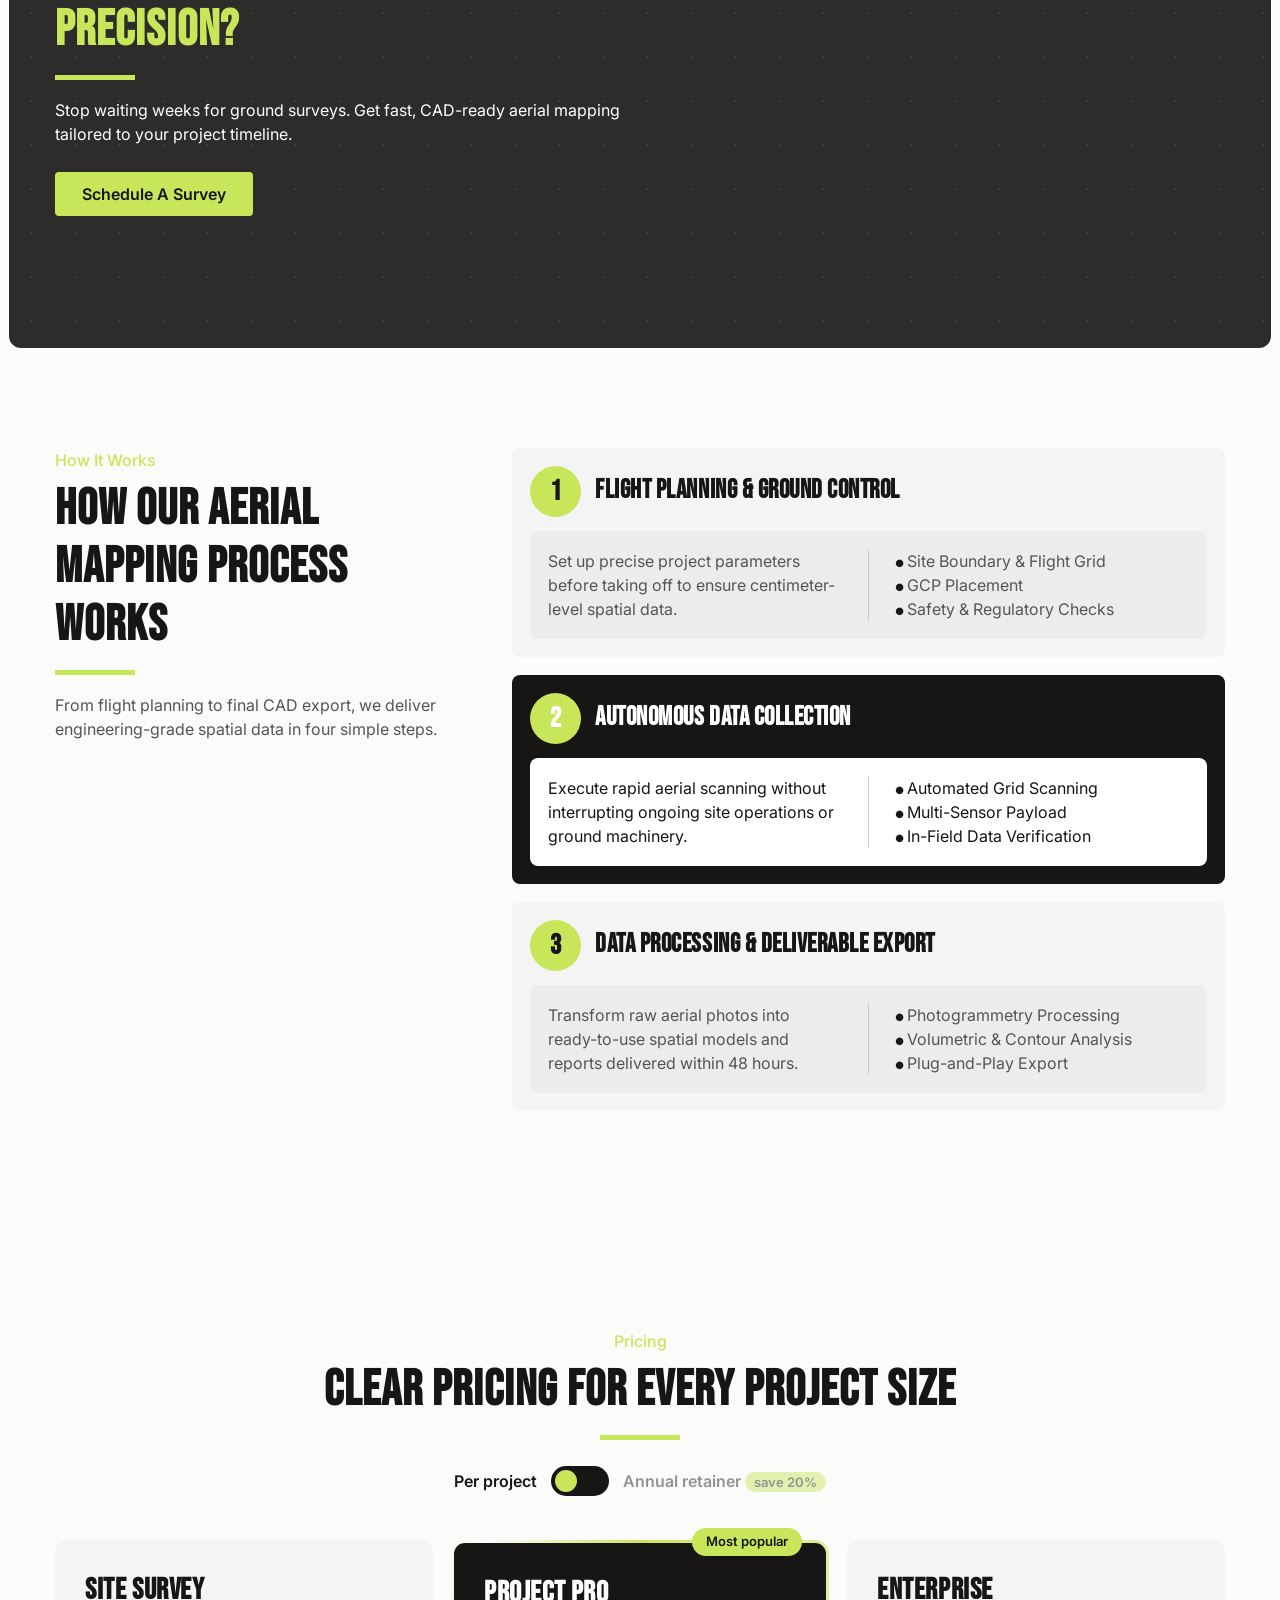
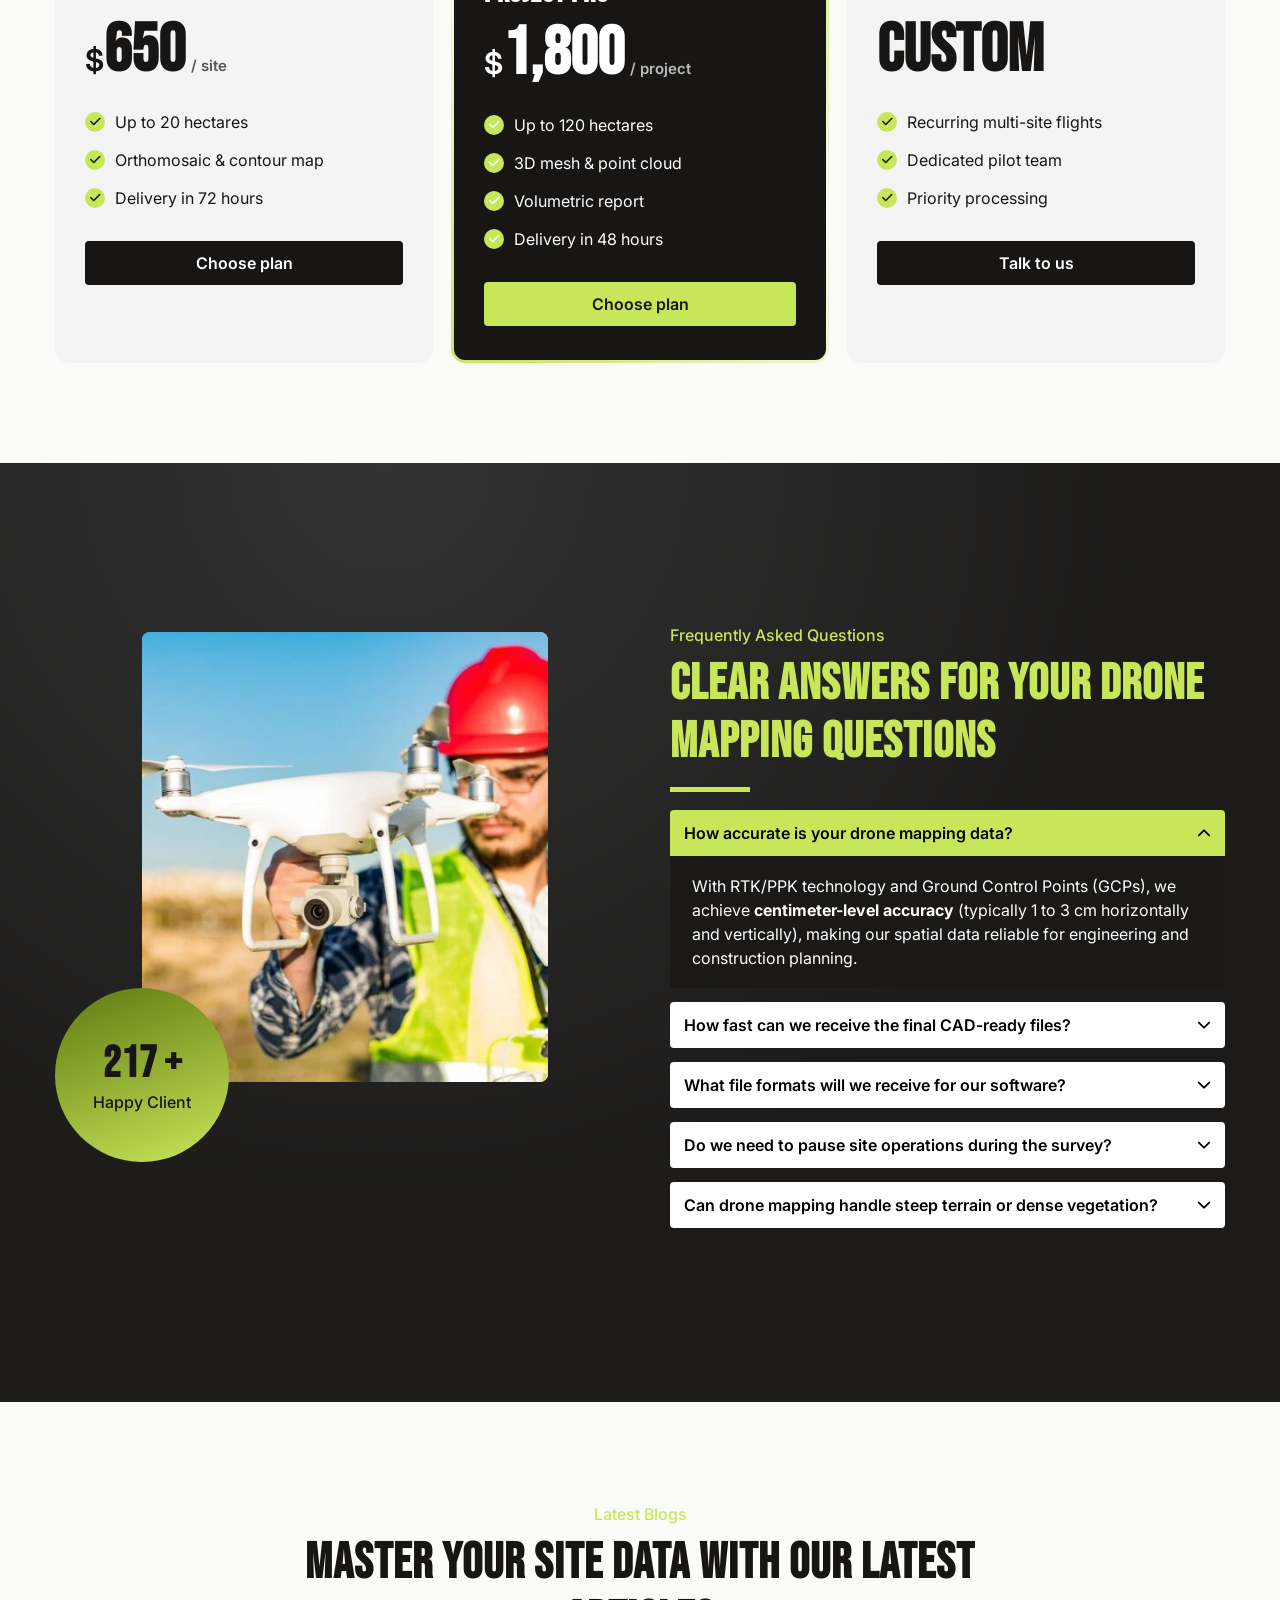
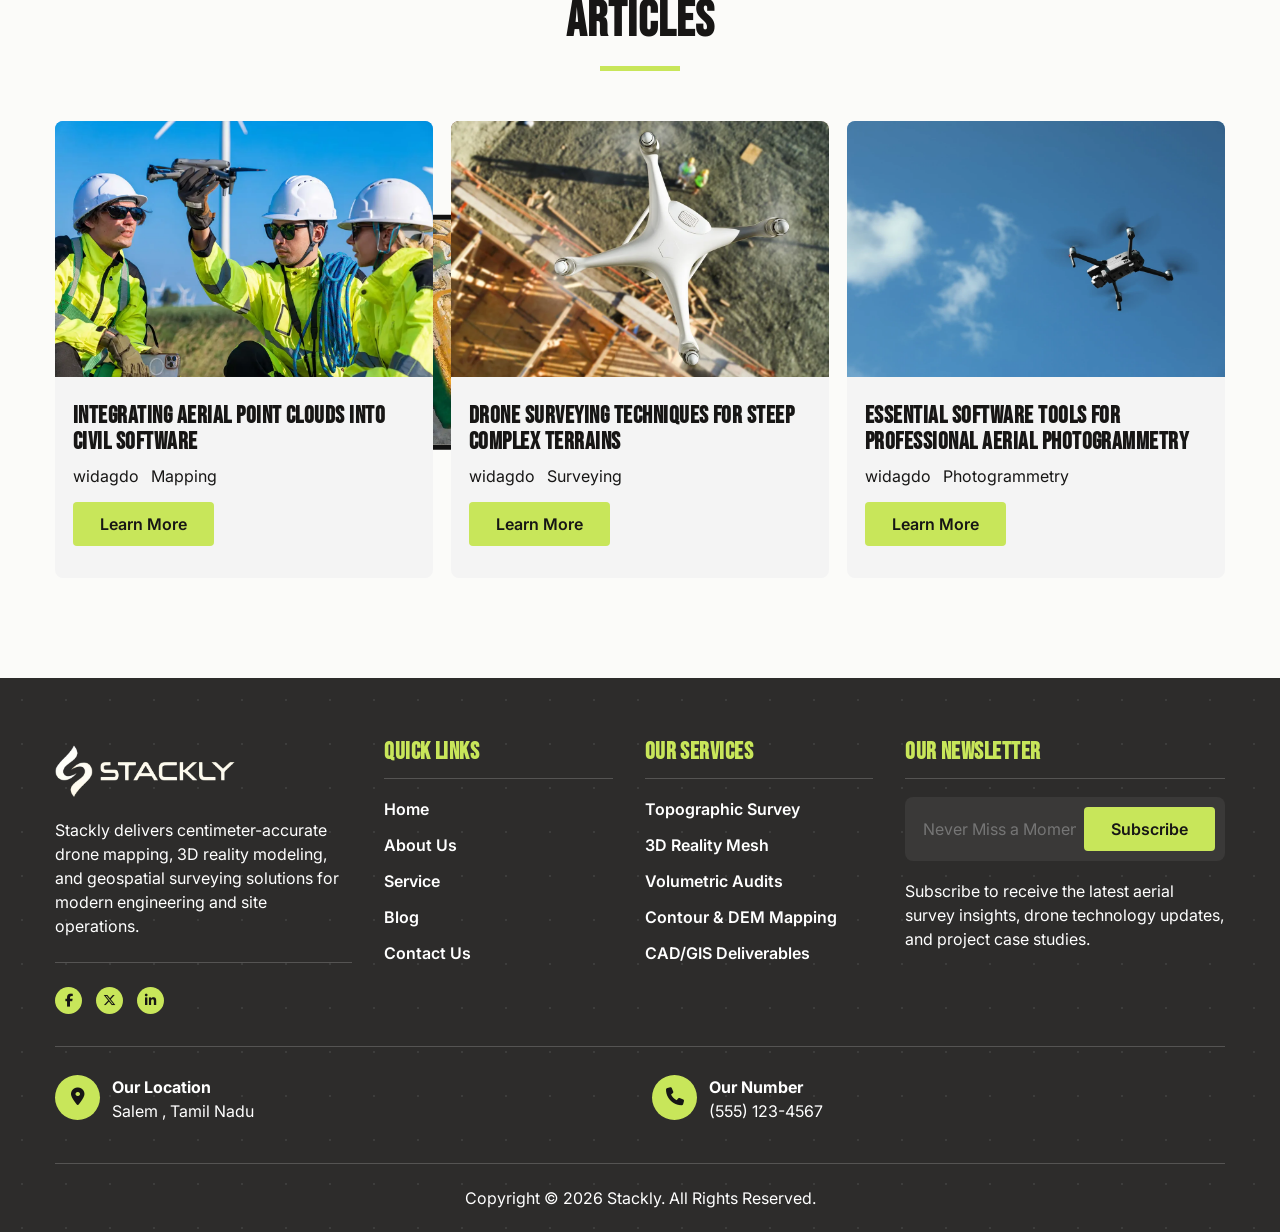
==== commit 3b9a5a5c: "bugs fixed" ====
--- a/index.html
+++ b/index.html
@@ -201,7 +201,7 @@
       <p class="eyebrow">Why Choose Us</p>
       <h2>Designed to eliminate survey delays, reduce project costs, and guarantee field accuracy</h2>
       <div class="why">
-        <div class="drone"><img src="./drones/Mapping-Drone-1024x631-compressed.webp" alt="Survey drone"></div>
+        <div class="drone"><img src="./drones/Mapping-Drone-768x474-compressed.webp" alt="Survey drone"></div>
         <div class="fbox f1"><span class="n">1</span>
           <h4>Centimeter-level precision</h4>
           <p>Engineering-grade accuracy powered by RTK/PPK tech and Ground Control Points.</p>
--- a/style.css
+++ b/style.css
@@ -506,4 +506,250 @@
 }
 
 /* ===== WHY CHOOSE US: transparent PNG drone (no radius, no crop) ===== */
-.drone img{border-radius:0;aspect-ratio:auto;object-fit:contain;box-shadow:none;background:none;max-width:60%;max-height:100%;width:auto;height:auto;filter:drop-shadow(0 30px 30px #0003)}+.drone img{border-radius:0;aspect-ratio:auto;object-fit:contain;box-shadow:none;background:none;max-width:60%;max-height:100%;width:auto;height:auto;filter:drop-shadow(0 30px 30px #0003)}
+
+
+/* ===== RESPONSIVE FOOTER FIX ===== */
+
+.foot {
+    padding: 60px 0 0;
+    overflow-x: clip;
+}
+
+.fgrid {
+    display: grid;
+    grid-template-columns: 1.3fr 1fr 1fr 1.4fr;
+    gap: 32px;
+    width: 100%;
+    min-width: 0;
+}
+
+.fgrid > div {
+    min-width: 0;
+    overflow-wrap: anywhere;
+}
+
+.fgrid .logo {
+    display: inline-block;
+    max-width: 100%;
+}
+
+.fgrid p,
+.fgrid a {
+    overflow-wrap: anywhere;
+    word-break: normal;
+}
+
+.fgrid h5 {
+    font-size: 24px;
+    line-height: 1.2;
+}
+
+.news {
+    display: flex;
+    align-items: center;
+    gap: 8px;
+    width: 100%;
+    min-width: 0;
+}
+
+.news input {
+    flex: 1 1 0;
+    width: 0;
+    min-width: 0;
+}
+
+.news button,
+.news .btn {
+    flex: 0 0 auto;
+    max-width: 100%;
+}
+
+.contact {
+    grid-column: 1 / -1;
+    display: grid;
+    grid-template-columns: repeat(2, minmax(0, 1fr));
+    gap: 24px;
+    width: 100%;
+    min-width: 0;
+    padding-top: 28px;
+}
+
+.contact > div {
+    display: flex;
+    align-items: flex-start;
+    gap: 12px;
+    min-width: 0;
+}
+
+.contact > div > div,
+.contact > div > p,
+.contact > div > a {
+    min-width: 0;
+    overflow-wrap: anywhere;
+}
+
+.contact .ico {
+    flex: 0 0 45px;
+    width: 45px;
+    height: 45px;
+}
+
+.copy {
+    width: calc(100% - 40px);
+    max-width: 1170px;
+    margin: 40px auto 0;
+    padding: 22px 0;
+    overflow-wrap: anywhere;
+    text-align: center;
+}
+
+/* Tablets and smaller laptops */
+@media (max-width: 960px) {
+    .foot {
+        padding-top: 48px;
+    }
+
+    .fgrid {
+        grid-template-columns: repeat(2, minmax(0, 1fr));
+        gap: 36px 24px;
+    }
+
+    .contact {
+        grid-template-columns: repeat(2, minmax(0, 1fr));
+        gap: 22px;
+    }
+}
+
+/* Mobile: 425px, 375px and 320px */
+@media (max-width: 560px) {
+    .foot {
+        padding-top: 40px;
+    }
+
+    .foot > .wrap {
+        padding-left: 16px;
+        padding-right: 16px;
+    }
+
+    .fgrid {
+        grid-template-columns: minmax(0, 1fr);
+        gap: 30px;
+    }
+
+    .fgrid > div {
+        width: 100%;
+        max-width: 100%;
+    }
+
+    .fgrid > div:first-child .logo {
+        width: 120px;
+        max-width: 100%;
+        height: 50px;
+        font-size: 36px;
+    }
+
+    .fgrid .logo img {
+        width: 100%;
+        height: 100%;
+        object-fit: cover;
+    }
+
+    .fgrid h5 {
+        font-size: 22px;
+        margin-bottom: 14px;
+        padding-bottom: 10px;
+    }
+
+    .fgrid a:not(.btn):not(.logo) {
+        margin-bottom: 10px;
+    }
+
+    .fgrid > div:first-child p {
+        margin: 12px 0 18px;
+        padding-bottom: 18px;
+    }
+
+    .soc {
+        flex-wrap: wrap;
+        gap: 12px;
+    }
+
+    .news {
+        gap: 6px;
+        padding: 8px;
+    }
+
+    .news input {
+        font-size: 14px;
+        padding-left: 4px;
+    }
+
+    .news .btn,
+    .news button {
+        padding: 10px 12px;
+        font-size: 14px;
+    }
+
+    .contact {
+        grid-column: 1 / -1;
+        grid-template-columns: minmax(0, 1fr);
+        gap: 22px;
+        padding-top: 24px;
+    }
+
+    .contact > div {
+        gap: 12px;
+    }
+
+    .contact .ico {
+        flex-basis: 40px;
+        width: 40px;
+        height: 40px;
+        font-size: 16px;
+    }
+
+    .copy {
+        width: 100%;
+        margin-top: 30px;
+        padding: 20px 0;
+        font-size: 13px;
+    }
+}
+
+/* Extra-small screens: 320px */
+@media (max-width: 350px) {
+    .foot > .wrap {
+        padding-left: 12px;
+        padding-right: 12px;
+    }
+
+    .fgrid {
+        gap: 26px;
+    }
+
+    .fgrid h5 {
+        font-size: 20px;
+    }
+
+    .news {
+        gap: 4px;
+        padding: 6px;
+    }
+
+    .news input {
+        font-size: 13px;
+    }
+
+    .news .btn,
+    .news button {
+        padding: 9px 8px;
+        font-size: 12px;
+    }
+
+    .contact .ico {
+        flex-basis: 36px;
+        width: 36px;
+        height: 36px;
+    }
+}
